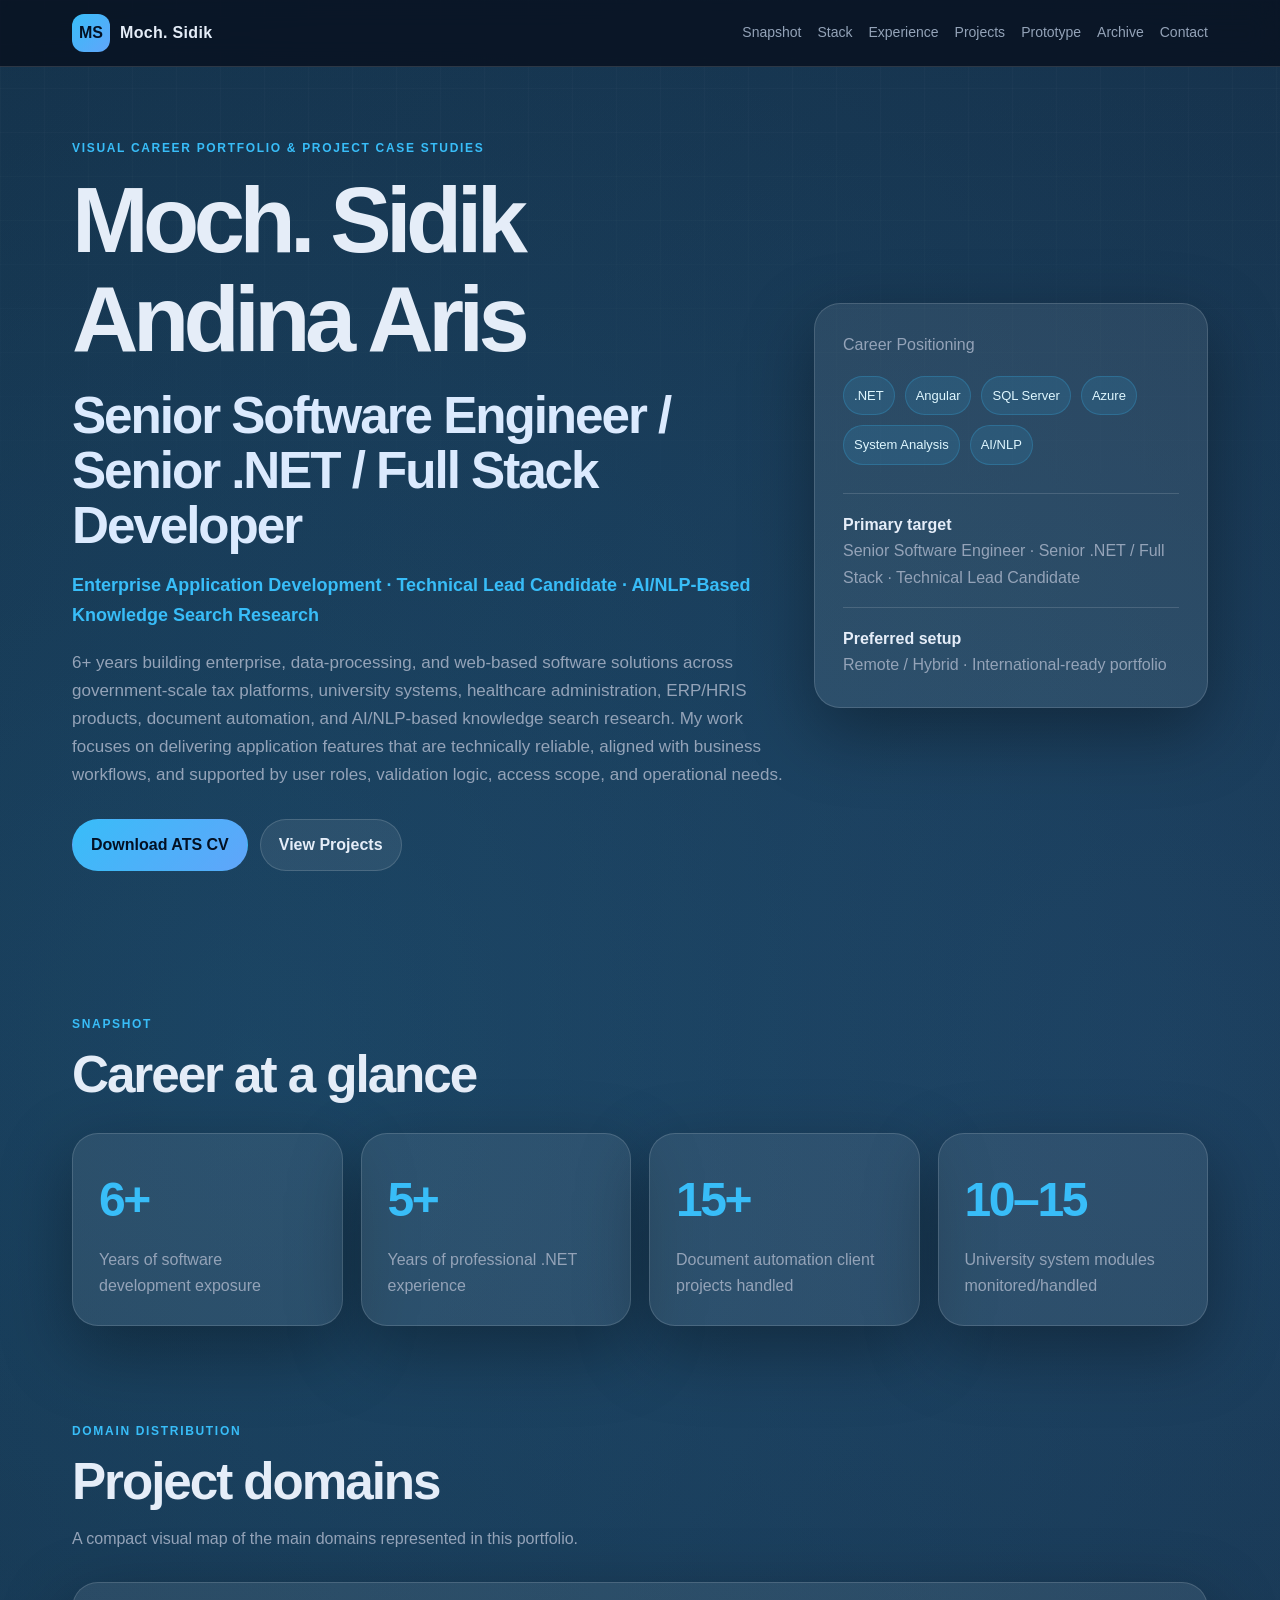
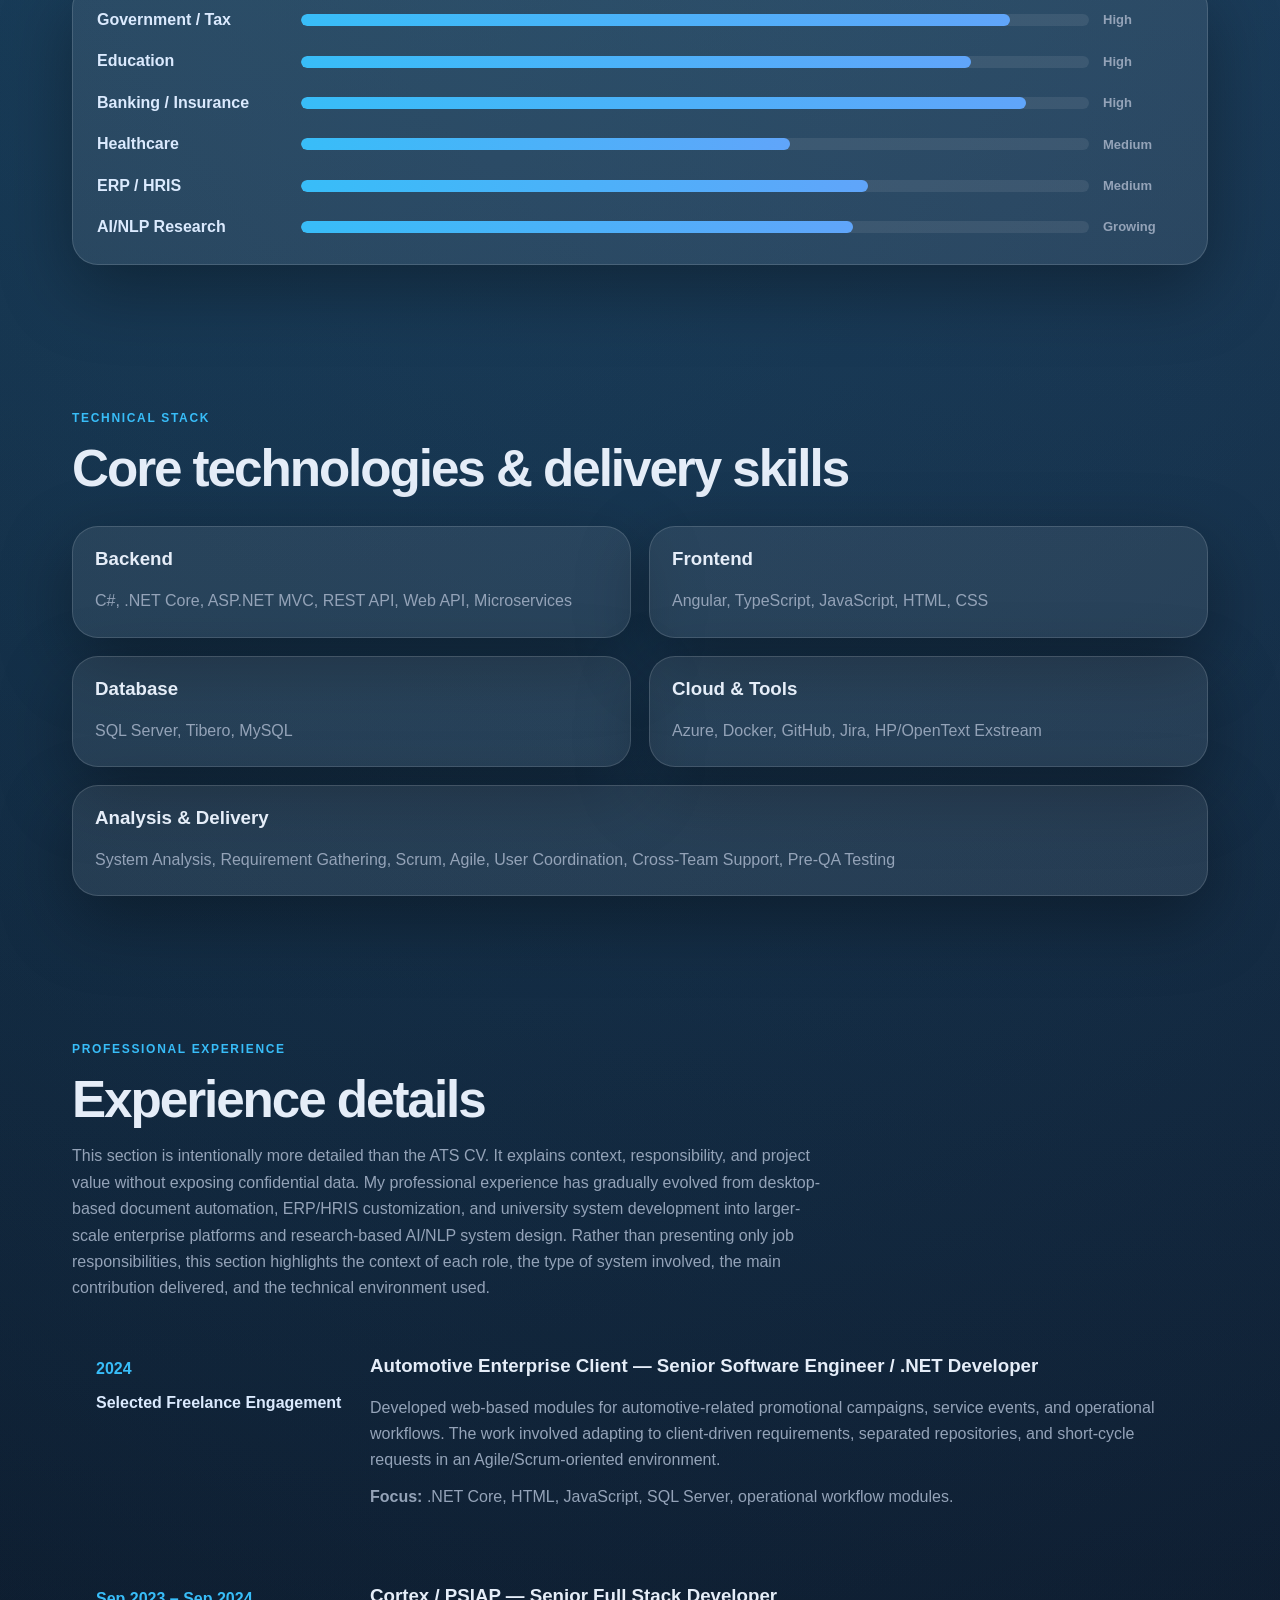
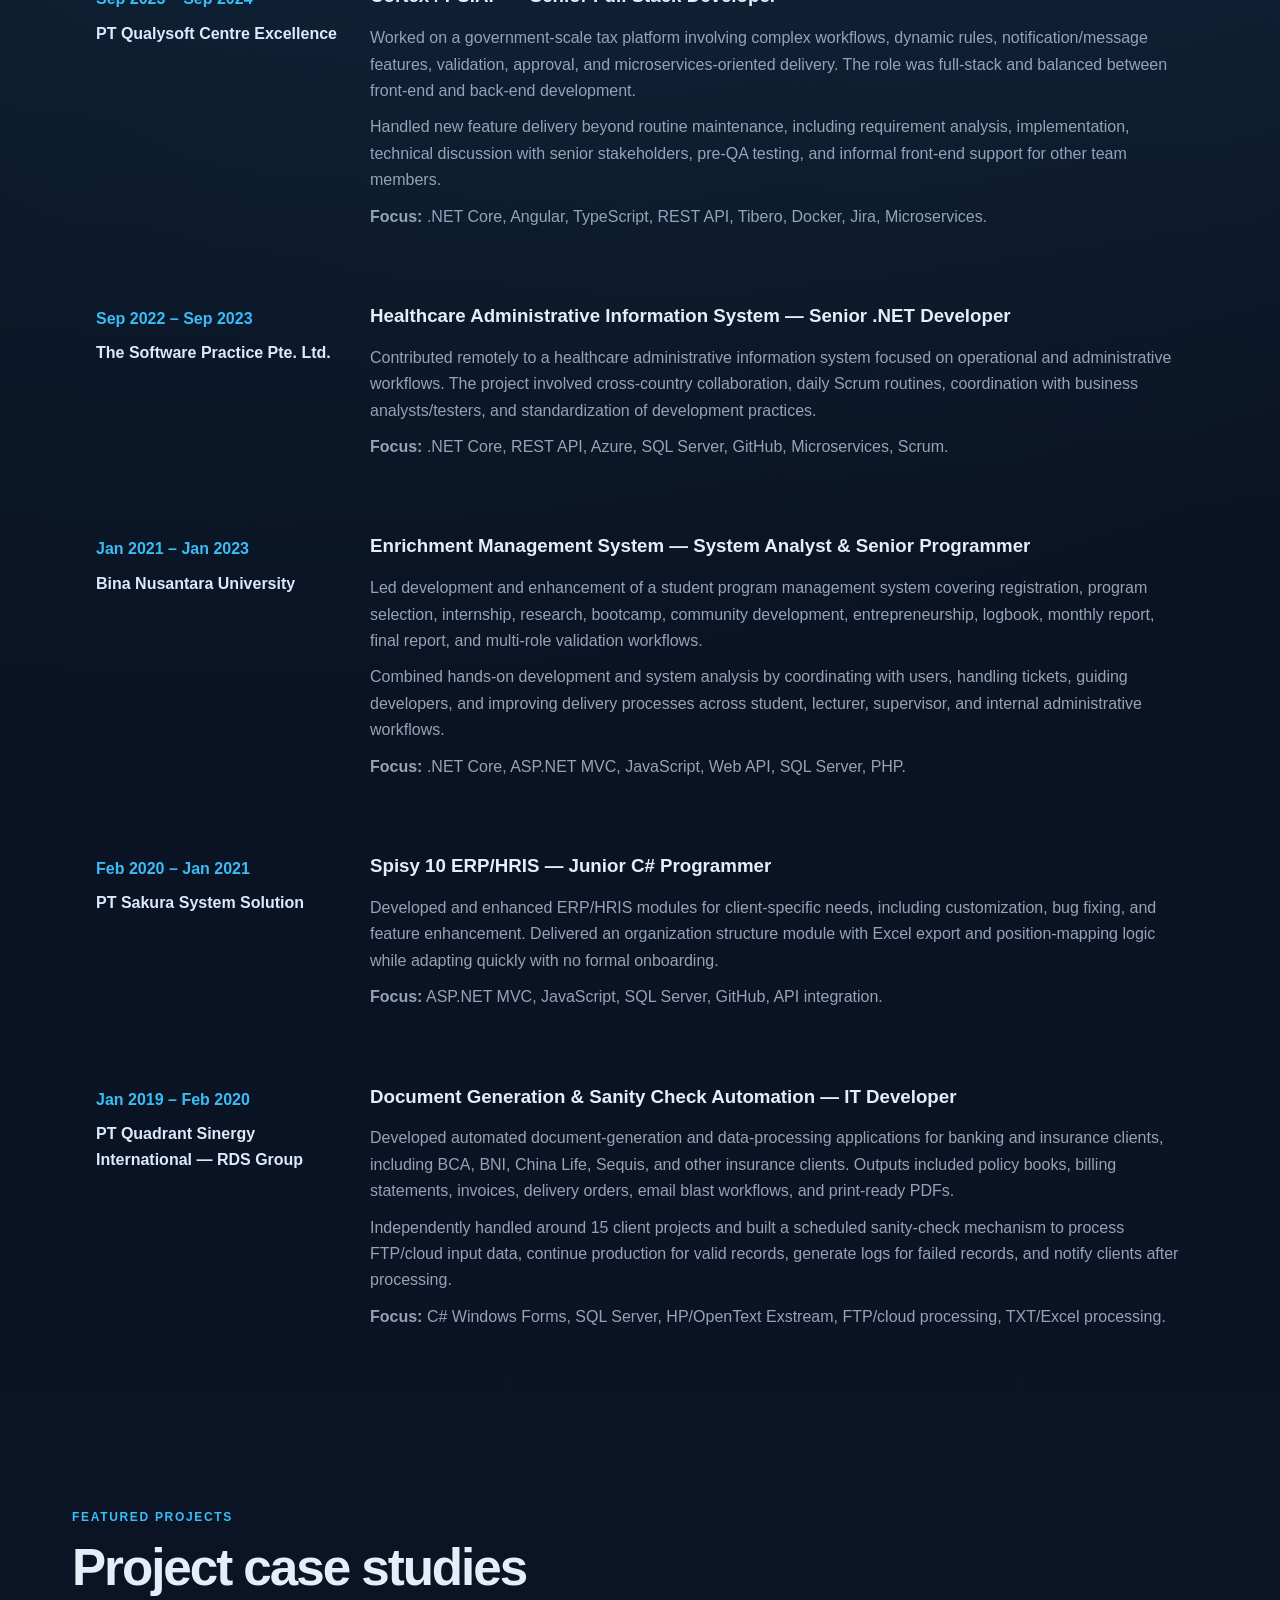
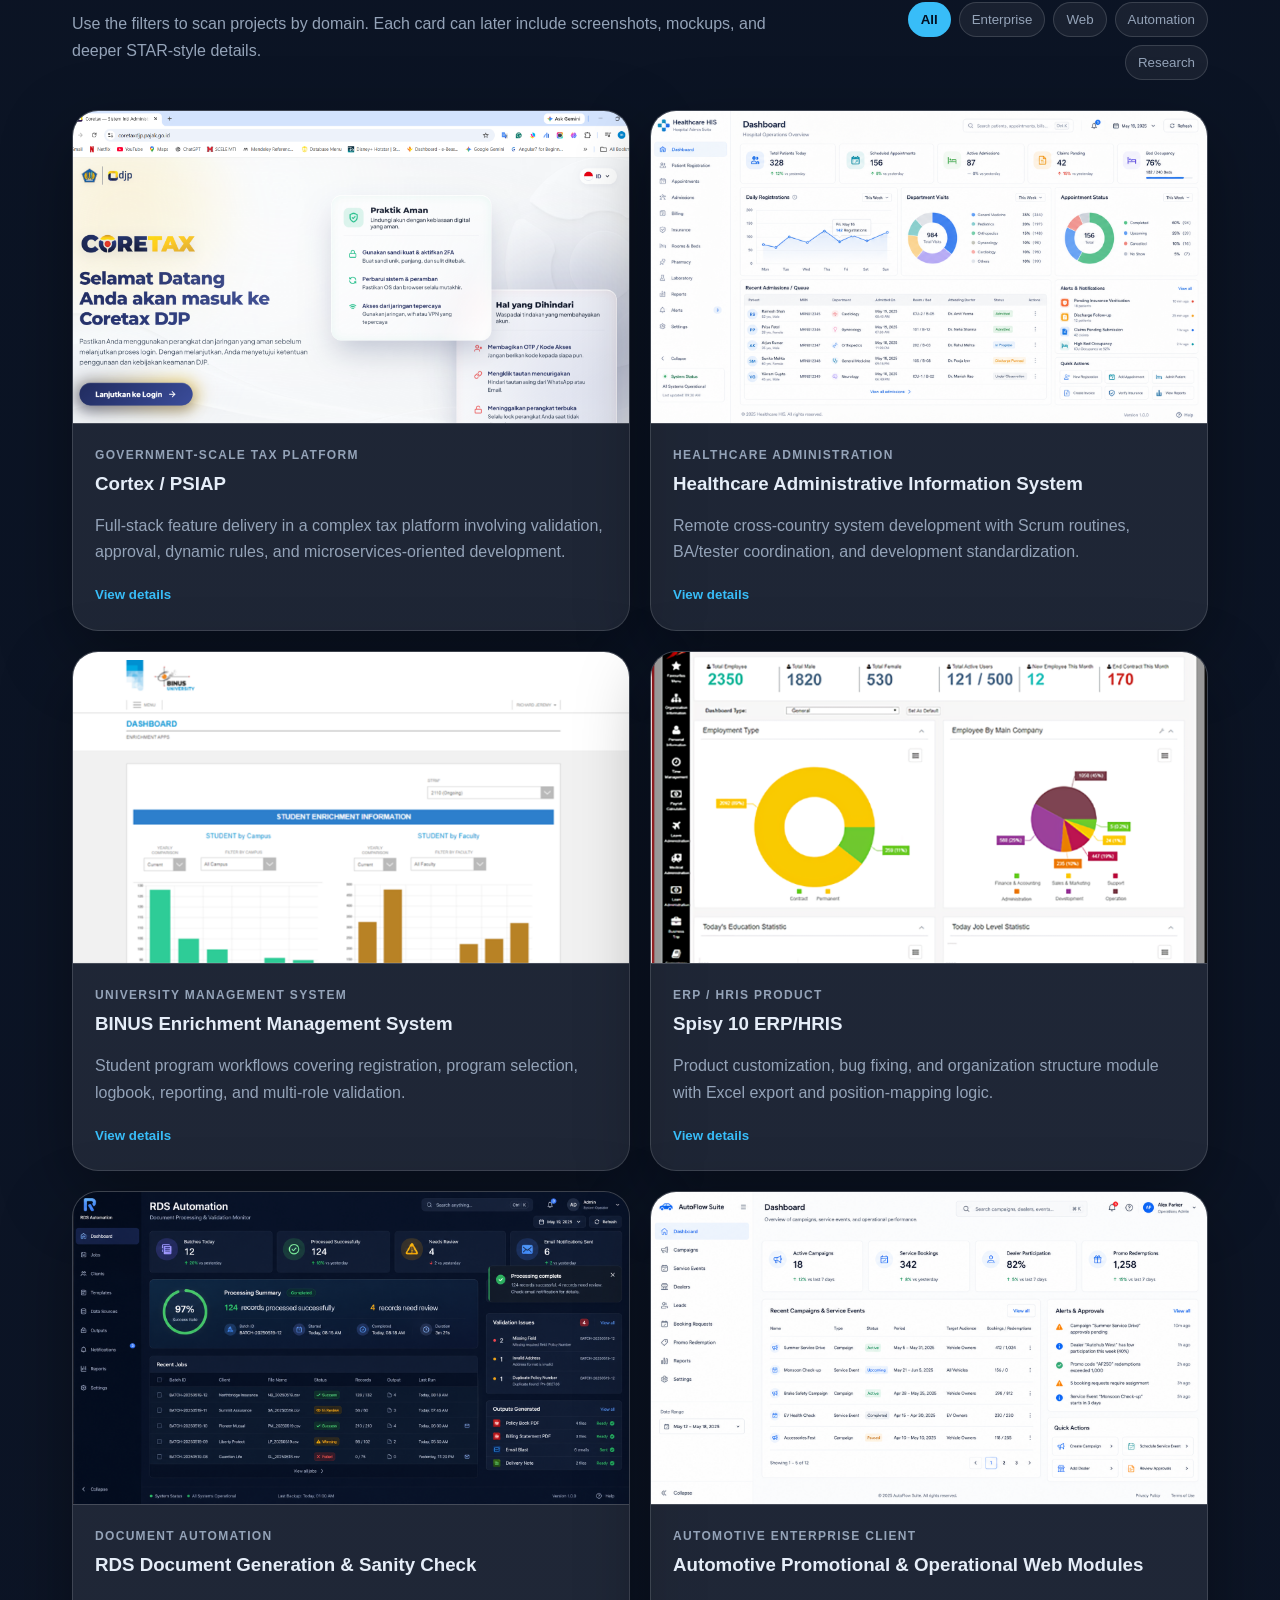
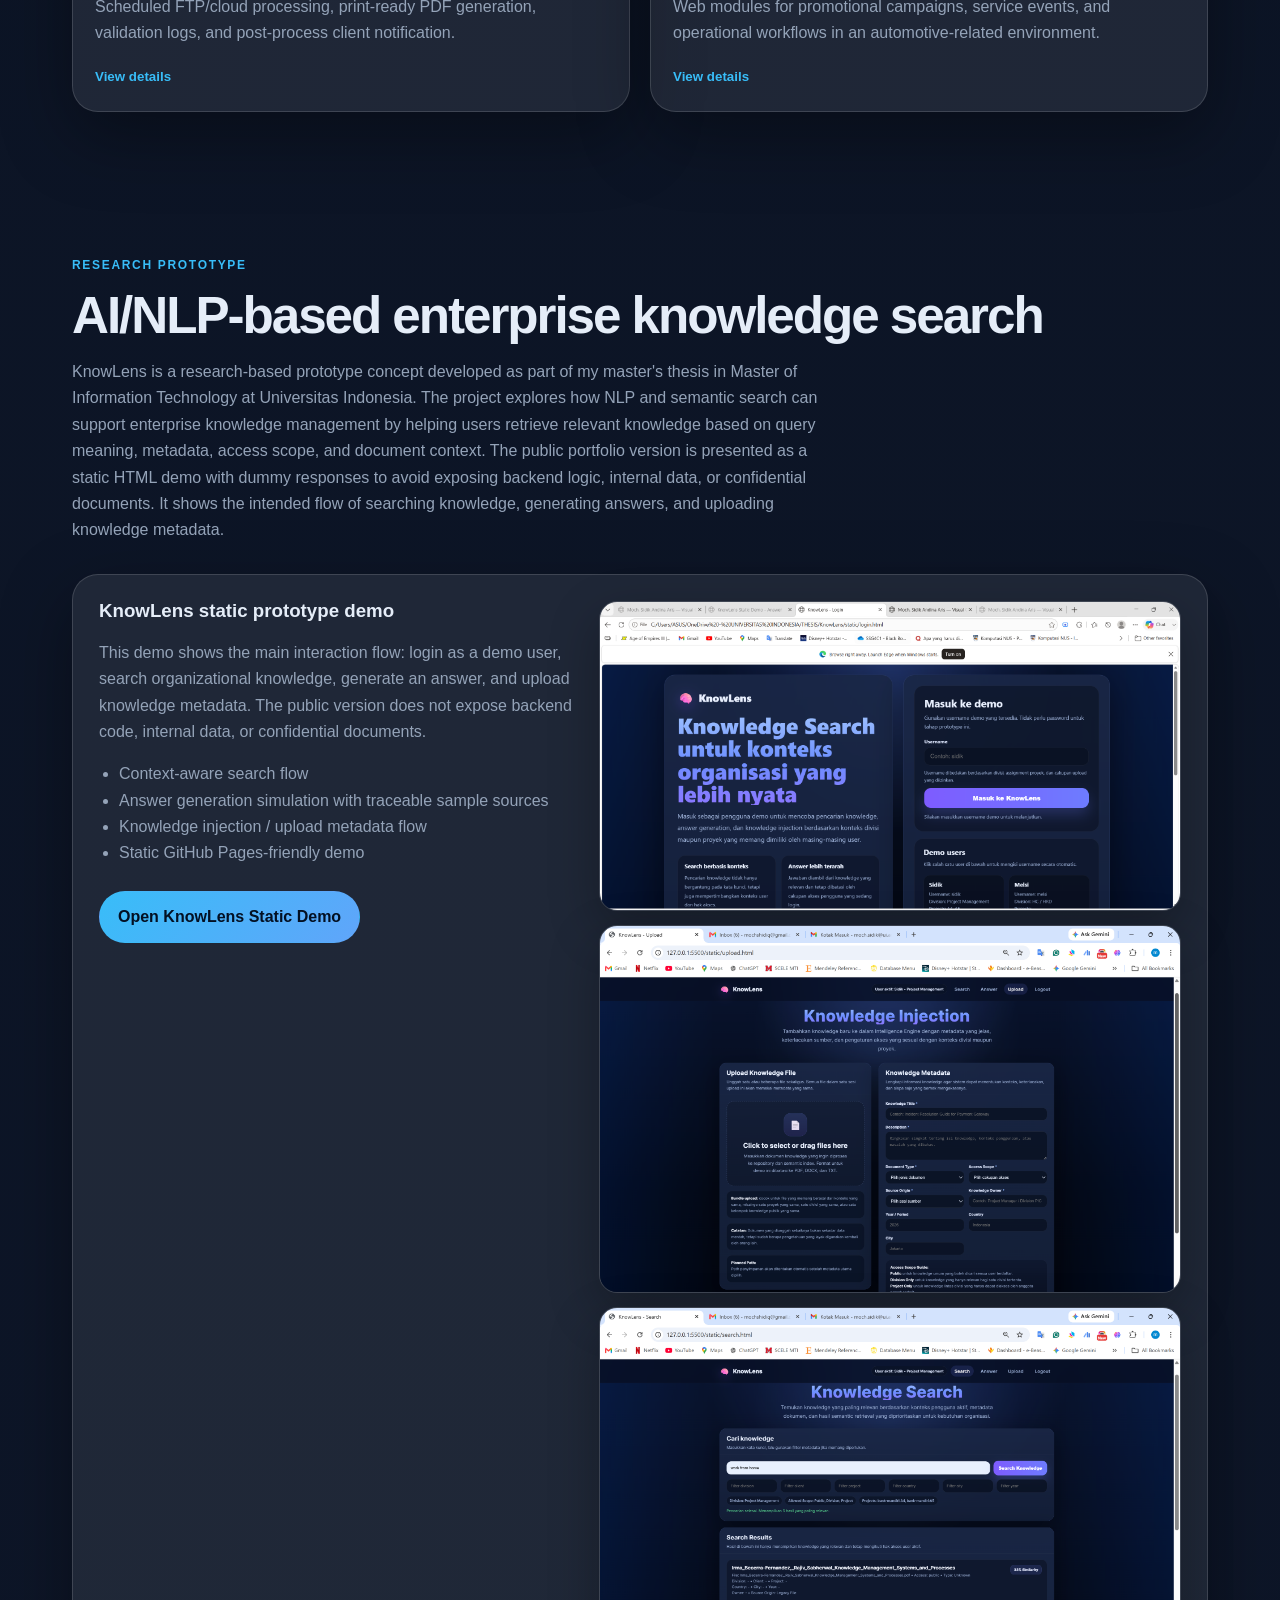
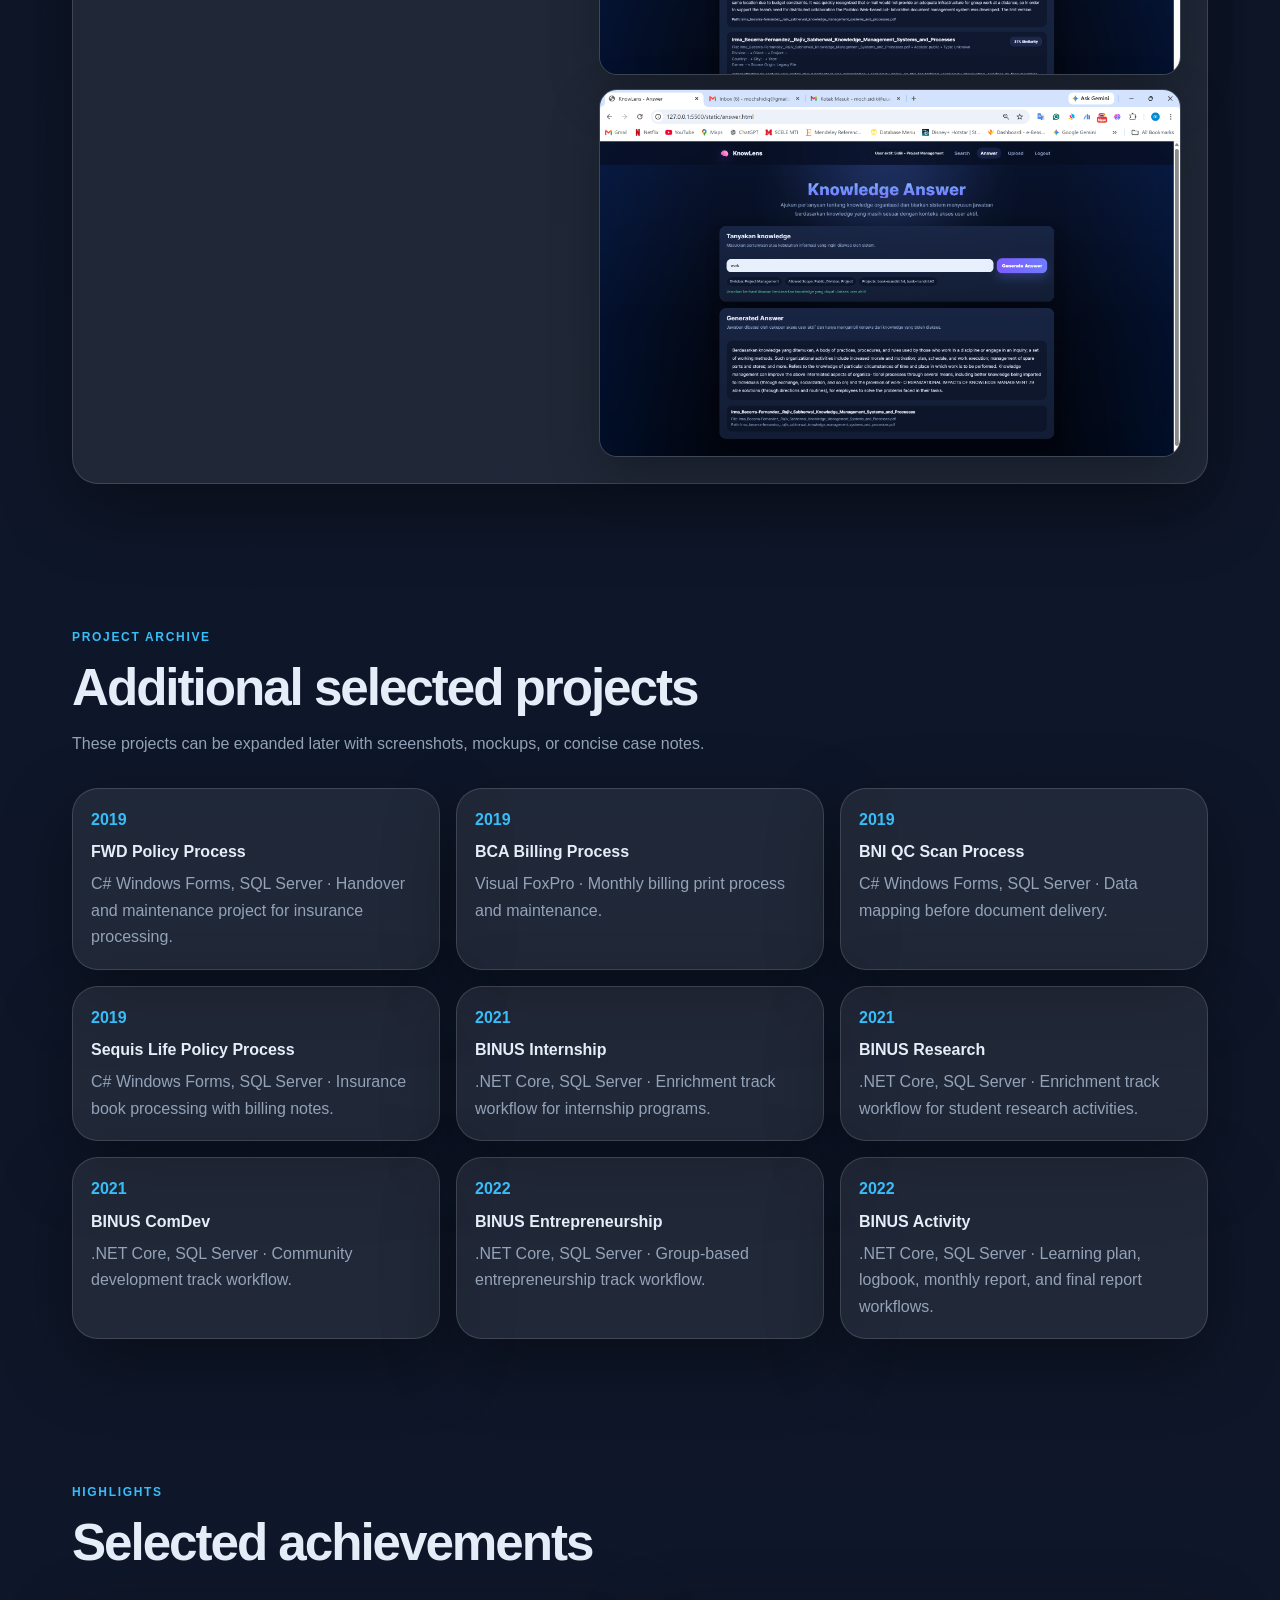
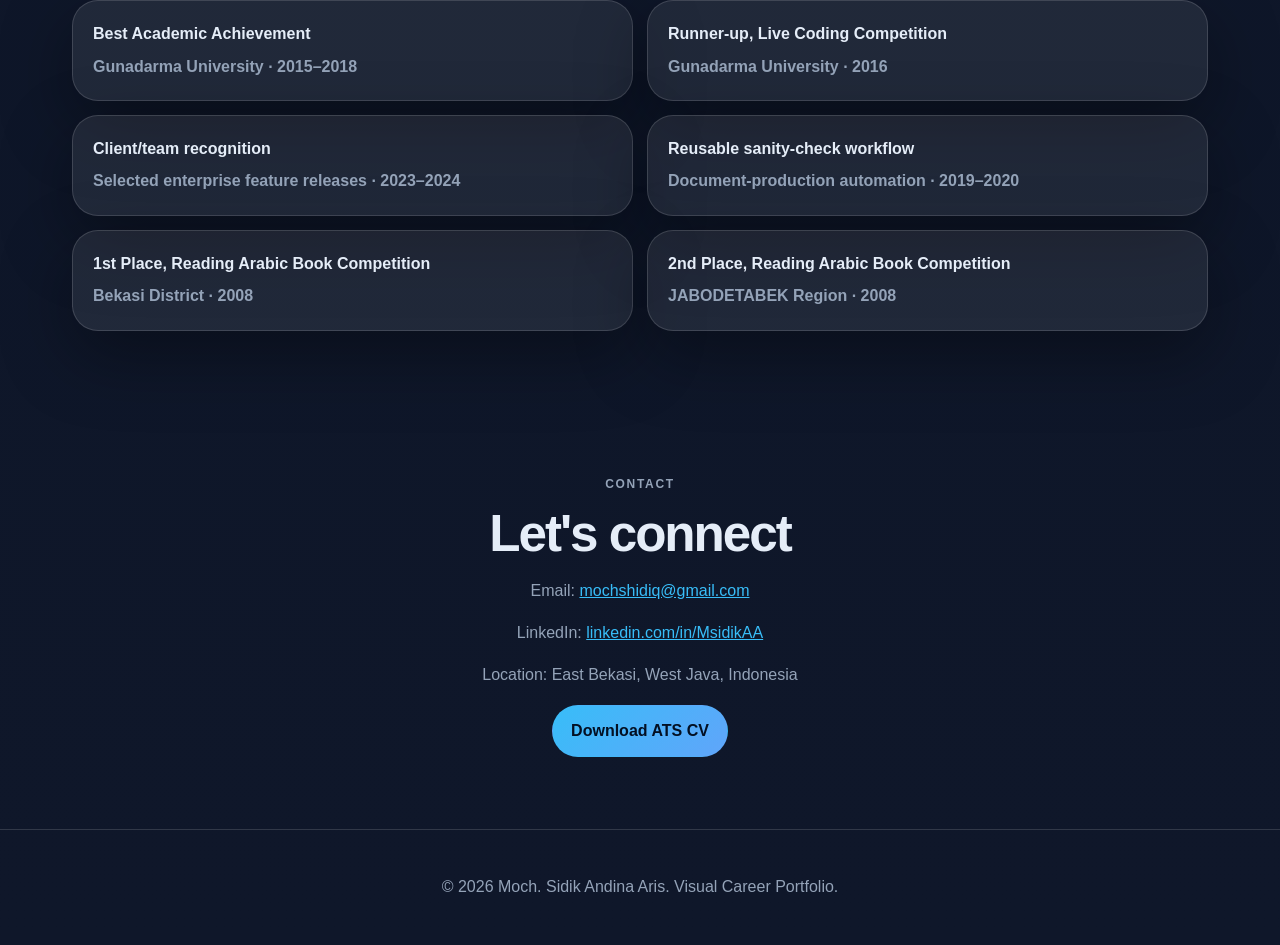
==== index.html @ f7dfbbb8 "Add files via upload" ====
<!DOCTYPE html>
<html lang="en">
<head>
  <meta charset="UTF-8" />
  <meta name="viewport" content="width=device-width, initial-scale=1.0" />
  <title>Moch. Sidik Andina Aris — Visual Career Portfolio</title>
  <meta name="description" content="Visual career portfolio and project case studies of Moch. Sidik Andina Aris, Senior .NET / Full Stack Developer." />
  <link rel="stylesheet" href="styles.css" />
</head>
<body>
  <div class="page-glow"></div>

  <header class="site-header">
    <nav class="nav">
      <a href="#top" class="brand">
        <span class="brand-mark">MS</span>
        <span class="brand-text">Moch. Sidik</span>
      </a>
      <button class="nav-toggle" aria-label="Toggle navigation">☰</button>
      <div class="nav-links">
        <a href="#snapshot">Snapshot</a>
        <a href="#stack">Stack</a>
        <a href="#experience">Experience</a>
        <a href="#projects">Projects</a>
        <a href="#research-prototype">Prototype</a>
        <a href="#archive">Archive</a>
        <a href="#contact">Contact</a>
      </div>
    </nav>
  </header>

  <main id="top">
    <section class="hero section">
      <div class="hero-copy">
        <p class="eyebrow">Visual Career Portfolio & Project Case Studies</p>
        <h1>Moch. Sidik Andina Aris</h1>
        <h2>Senior Software Engineer / Senior .NET / Full Stack Developer</h2>
        <p class="hero-subtitle">
          Enterprise Application Development · Technical Lead Candidate · AI/NLP-Based Knowledge Search Research
        </p>
        <p class="hero-text">          
          6+ years building enterprise, data-processing, and web-based software solutions across government-scale tax platforms, 
          university systems, healthcare administration, ERP/HRIS products, document automation, and AI/NLP-based knowledge search research.
          My work focuses on delivering application features that are technically reliable, aligned with business workflows, 
          and supported by user roles, validation logic, access scope, and operational needs.

        </p>
        <div class="hero-actions">
          <a class="button primary" href="assets/Moch-Sidik-CV.pdf" download>Download ATS CV</a>
          <a class="button secondary" href="#projects">View Projects</a>
        </div>
      </div>

      <div class="hero-panel glass-card">
        <p class="panel-label">Career Positioning</p>
        <div class="role-stack">
          <span>.NET</span>
          <span>Angular</span>
          <span>SQL Server</span>
          <span>Azure</span>
          <span>System Analysis</span>
          <span>AI/NLP</span>
        </div>
        <div class="mini-stat">
          <strong>Primary target</strong>
          <span>Senior Software Engineer · Senior .NET / Full Stack · Technical Lead Candidate</span>
        </div>
        <div class="mini-stat">
          <strong>Preferred setup</strong>
          <span>Remote / Hybrid · International-ready portfolio</span>
        </div>
      </div>
    </section>

    <section id="snapshot" class="section">
      <div class="section-heading">
        <p class="eyebrow">Snapshot</p>
        <h2>Career at a glance</h2>
      </div>
      <div class="metrics-grid">
        <article class="metric-card">
          <span class="metric">6+</span>
          <p>Years of software development exposure</p>
        </article>
        <article class="metric-card">
          <span class="metric">5+</span>
          <p>Years of professional .NET experience</p>
        </article>
        <article class="metric-card">
          <span class="metric">15+</span>
          <p>Document automation client projects handled</p>
        </article>
        <article class="metric-card">
          <span class="metric">10–15</span>
          <p>University system modules monitored/handled</p>
        </article>
      </div>
    </section>

    <section class="section compact">
      <div class="section-heading">
        <p class="eyebrow">Domain Distribution</p>
        <h2>Project domains</h2>
        <p class="section-note">A compact visual map of the main domains represented in this portfolio.</p>
      </div>
      <div class="chart-card">
        <div class="bar-row"><span>Government / Tax</span><div class="bar-track"><div class="bar-fill" style="--w: 90%"></div></div><strong>High</strong></div>
        <div class="bar-row"><span>Education</span><div class="bar-track"><div class="bar-fill" style="--w: 85%"></div></div><strong>High</strong></div>
        <div class="bar-row"><span>Banking / Insurance</span><div class="bar-track"><div class="bar-fill" style="--w: 92%"></div></div><strong>High</strong></div>
        <div class="bar-row"><span>Healthcare</span><div class="bar-track"><div class="bar-fill" style="--w: 62%"></div></div><strong>Medium</strong></div>
        <div class="bar-row"><span>ERP / HRIS</span><div class="bar-track"><div class="bar-fill" style="--w: 72%"></div></div><strong>Medium</strong></div>
        <div class="bar-row"><span>AI/NLP Research</span><div class="bar-track"><div class="bar-fill" style="--w: 70%"></div></div><strong>Growing</strong></div>
      </div>
    </section>

    <section id="stack" class="section">
      <div class="section-heading">
        <p class="eyebrow">Technical Stack</p>
        <h2>Core technologies & delivery skills</h2>
      </div>
      <div class="stack-grid">
        <div class="stack-group">
          <h3>Backend</h3>
          <p>C#, .NET Core, ASP.NET MVC, REST API, Web API, Microservices</p>
        </div>
        <div class="stack-group">
          <h3>Frontend</h3>
          <p>Angular, TypeScript, JavaScript, HTML, CSS</p>
        </div>
        <div class="stack-group">
          <h3>Database</h3>
          <p>SQL Server, Tibero, MySQL</p>
        </div>
        <div class="stack-group">
          <h3>Cloud & Tools</h3>
          <p>Azure, Docker, GitHub, Jira, HP/OpenText Exstream</p>
        </div>
        <div class="stack-group wide">
          <h3>Analysis & Delivery</h3>
          <p>System Analysis, Requirement Gathering, Scrum, Agile, User Coordination, Cross-Team Support, Pre-QA Testing</p>
        </div>
      </div>
    </section>

    <section id="experience" class="section">
      <div class="section-heading">
        <p class="eyebrow">Professional Experience</p>
        <h2>Experience details</h2>
        <p class="section-note">This section is intentionally more detailed than the ATS CV. It explains context, responsibility, and project value without exposing confidential data.
          My professional experience has gradually evolved from desktop-based document automation, ERP/HRIS customization, and university system development into larger-scale enterprise platforms and research-based AI/NLP system design.
          Rather than presenting only job responsibilities, this section highlights the context of each role, the type of system involved, the main contribution delivered, and the technical environment used.
        </p>
      </div>
      <div class="experience-list">
        <article class="experience-card">
          <div class="experience-meta"><span>2024</span><strong>Selected Freelance Engagement</strong></div>
          <div class="experience-body">
            <h3>Automotive Enterprise Client — Senior Software Engineer / .NET Developer</h3>
            <p>Developed web-based modules for automotive-related promotional campaigns, service events, and operational workflows. The work involved adapting to client-driven requirements, separated repositories, and short-cycle requests in an Agile/Scrum-oriented environment.</p>
            <p><strong>Focus:</strong> .NET Core, HTML, JavaScript, SQL Server, operational workflow modules.</p>
          </div>
        </article>
        <article class="experience-card">
          <div class="experience-meta"><span>Sep 2023 – Sep 2024</span><strong>PT Qualysoft Centre Excellence</strong></div>
          <div class="experience-body">
            <h3>Cortex / PSIAP — Senior Full Stack Developer</h3>
            <p>Worked on a government-scale tax platform involving complex workflows, dynamic rules, notification/message features, validation, approval, and microservices-oriented delivery. The role was full-stack and balanced between front-end and back-end development.</p>
            <p>Handled new feature delivery beyond routine maintenance, including requirement analysis, implementation, technical discussion with senior stakeholders, pre-QA testing, and informal front-end support for other team members.</p>
            <p><strong>Focus:</strong> .NET Core, Angular, TypeScript, REST API, Tibero, Docker, Jira, Microservices.</p>
          </div>
        </article>
        <article class="experience-card">
          <div class="experience-meta"><span>Sep 2022 – Sep 2023</span><strong>The Software Practice Pte. Ltd.</strong></div>
          <div class="experience-body">
            <h3>Healthcare Administrative Information System — Senior .NET Developer</h3>
            <p>Contributed remotely to a healthcare administrative information system focused on operational and administrative workflows. The project involved cross-country collaboration, daily Scrum routines, coordination with business analysts/testers, and standardization of development practices.</p>
            <p><strong>Focus:</strong> .NET Core, REST API, Azure, SQL Server, GitHub, Microservices, Scrum.</p>
          </div>
        </article>
        <article class="experience-card">
          <div class="experience-meta"><span>Jan 2021 – Jan 2023</span><strong>Bina Nusantara University</strong></div>
          <div class="experience-body">
            <h3>Enrichment Management System — System Analyst & Senior Programmer</h3>
            <p>Led development and enhancement of a student program management system covering registration, program selection, internship, research, bootcamp, community development, entrepreneurship, logbook, monthly report, final report, and multi-role validation workflows.</p>
            <p>Combined hands-on development and system analysis by coordinating with users, handling tickets, guiding developers, and improving delivery processes across student, lecturer, supervisor, and internal administrative workflows.</p>
            <p><strong>Focus:</strong> .NET Core, ASP.NET MVC, JavaScript, Web API, SQL Server, PHP.</p>
          </div>
        </article>
        <article class="experience-card">
          <div class="experience-meta"><span>Feb 2020 – Jan 2021</span><strong>PT Sakura System Solution</strong></div>
          <div class="experience-body">
            <h3>Spisy 10 ERP/HRIS — Junior C# Programmer</h3>
            <p>Developed and enhanced ERP/HRIS modules for client-specific needs, including customization, bug fixing, and feature enhancement. Delivered an organization structure module with Excel export and position-mapping logic while adapting quickly with no formal onboarding.</p>
            <p><strong>Focus:</strong> ASP.NET MVC, JavaScript, SQL Server, GitHub, API integration.</p>
          </div>
        </article>
        <article class="experience-card">
          <div class="experience-meta"><span>Jan 2019 – Feb 2020</span><strong>PT Quadrant Sinergy International — RDS Group</strong></div>
          <div class="experience-body">
            <h3>Document Generation & Sanity Check Automation — IT Developer</h3>
            <p>Developed automated document-generation and data-processing applications for banking and insurance clients, including BCA, BNI, China Life, Sequis, and other insurance clients. Outputs included policy books, billing statements, invoices, delivery orders, email blast workflows, and print-ready PDFs.</p>
            <p>Independently handled around 15 client projects and built a scheduled sanity-check mechanism to process FTP/cloud input data, continue production for valid records, generate logs for failed records, and notify clients after processing.</p>
            <p><strong>Focus:</strong> C# Windows Forms, SQL Server, HP/OpenText Exstream, FTP/cloud processing, TXT/Excel processing.</p>
          </div>
        </article>
      </div>
    </section>

    <section id="projects" class="section">
      <div class="section-heading with-actions">
        <div>
          <p class="eyebrow">Featured Projects</p>
          <h2>Project case studies</h2>
          <p class="section-note">Use the filters to scan projects by domain. Each card can later include screenshots, mockups, and deeper STAR-style details.</p>
        </div>
        <div class="filters" role="group" aria-label="Project filters">
          <button class="filter active" data-filter="all">All</button>
          <button class="filter" data-filter="enterprise">Enterprise</button>
          <button class="filter" data-filter="web">Web</button>
          <button class="filter" data-filter="automation">Automation</button>
          <button class="filter" data-filter="research">Research</button>
        </div>
      </div>

      <div class="project-grid">
        <article class="project-card" data-category="enterprise web">
          <img src="assets/img/projects/cortex-psiap-1.png" alt="Cortex / PSIAP public landing screenshot" />
          <div class="project-content">
            <p class="tag">Government-Scale Tax Platform</p>
            <h3>Cortex / PSIAP</h3>
            <p>Full-stack feature delivery in a complex tax platform involving validation, approval, dynamic rules, and microservices-oriented development.</p>
            <button class="text-button" data-modal="cortex">View details</button>
          </div>
        </article>

        <article class="project-card" data-category="enterprise web">
          <img src="assets/img/projects/healthcare-his-real.png" alt="Healthcare HIS administrative dashboard mockup" />
          <div class="project-content">
            <p class="tag">Healthcare Administration</p>
            <h3>Healthcare Administrative Information System</h3>
            <p>Remote cross-country system development with Scrum routines, BA/tester coordination, and development standardization.</p>
            <button class="text-button" data-modal="his">View details</button>
          </div>
        </article>

        <article class="project-card" data-category="enterprise web">
          <img src="assets/img/projects/binus-enrichment-real.png" alt="BINUS Enrichment dashboard screenshot" />
          <div class="project-content">
            <p class="tag">University Management System</p>
            <h3>BINUS Enrichment Management System</h3>
            <p>Student program workflows covering registration, program selection, logbook, reporting, and multi-role validation.</p>
            <button class="text-button" data-modal="binus">View details</button>
          </div>
        </article>

        <article class="project-card" data-category="enterprise web">
          <img src="assets/img/projects/spisy10-real.png" alt="Spisy 10 ERP HRIS dashboard screenshot" />
          <div class="project-content">
            <p class="tag">ERP / HRIS Product</p>
            <h3>Spisy 10 ERP/HRIS</h3>
            <p>Product customization, bug fixing, and organization structure module with Excel export and position-mapping logic.</p>
            <button class="text-button" data-modal="spisy">View details</button>
          </div>
        </article>

        <article class="project-card" data-category="automation enterprise">
          <img src="assets/img/projects/rds-automation-real.png" alt="RDS Automation validation monitor mockup" />
          <div class="project-content">
            <p class="tag">Document Automation</p>
            <h3>RDS Document Generation & Sanity Check</h3>
            <p>Scheduled FTP/cloud processing, print-ready PDF generation, validation logs, and post-process client notification.</p>
            <button class="text-button" data-modal="rds">View details</button>
          </div>
        </article>

        <article class="project-card" data-category="web enterprise">
          <img src="assets/img/projects/automotive-modules-real.png" alt="Automotive modules simplified dashboard mockup" />
          <div class="project-content">
            <p class="tag">Automotive Enterprise Client</p>
            <h3>Automotive Promotional & Operational Web Modules</h3>
            <p>Web modules for promotional campaigns, service events, and operational workflows in an automotive-related environment.</p>
            <button class="text-button" data-modal="auto">View details</button>
          </div>
        </article>            
      </div>
    </section>    


    <section id="research-prototype" class="section">
      <div class="section-heading">
        <p class="eyebrow">Research Prototype</p>
        <h2>AI/NLP-based enterprise knowledge search</h2>
        <p class="section-note">
          KnowLens is a research-based prototype concept developed as part of my master's thesis in Master of Information Technology at Universitas Indonesia. 
          The project explores how NLP and semantic search can support enterprise knowledge management by helping users retrieve relevant knowledge based on query meaning, 
          metadata, access scope, and document context.
          The public portfolio version is presented as a static HTML demo with dummy responses to avoid exposing backend logic, internal data, or confidential documents. 
          It shows the intended flow of searching knowledge, generating answers, and uploading knowledge metadata.          
        </p>
      </div>
      <div class="prototype-panel">
        <div class="prototype-copy">
          <h3>KnowLens static prototype demo</h3>
          <p>
            This demo shows the main interaction flow: login as a demo user, search organizational knowledge,
            generate an answer, and upload knowledge metadata. The public version does not expose backend code,
            internal data, or confidential documents.
          </p>
          <ul class="check-list">
            <li>Context-aware search flow</li>
            <li>Answer generation simulation with traceable sample sources</li>
            <li>Knowledge injection / upload metadata flow</li>
            <li>Static GitHub Pages-friendly demo</li>
          </ul>
          <a class="button primary" href="knowlens/login.html" target="_blank" rel="noopener">Open KnowLens Static Demo</a>
        </div>
        <div class="prototype-gallery">
          <img src="assets/img/projects/ai-nlp-prototype-real.png" alt="AI NLP prototype" />
          <img src="assets/img/prototype/knowlens-screen-1.png" alt="KnowLens prototype screenshot 1" />
          <img src="assets/img/prototype/knowlens-screen-2.png" alt="KnowLens prototype screenshot 2" />
          <img src="assets/img/prototype/knowlens-screen-3.png" alt="KnowLens prototype screenshot 3" />
        </div>
      </div>
    </section>

    <section id="archive" class="section">
      <div class="section-heading">
        <p class="eyebrow">Project Archive</p>
        <h2>Additional selected projects</h2>
        <p class="section-note">These projects can be expanded later with screenshots, mockups, or concise case notes.</p>
      </div>
      <div class="archive-grid">
        <article><span>2019</span><strong>China Life Policy Process</strong><p>C# Windows Forms, SQL Server · Insurance policy book and billing note processing.</p></article>
        <article><span>2019</span><strong>FWD Policy Process</strong><p>C# Windows Forms, SQL Server · Handover and maintenance project for insurance processing.</p></article>
        <article><span>2019</span><strong>BCA Billing Process</strong><p>Visual FoxPro · Monthly billing print process and maintenance.</p></article>
        <article><span>2019</span><strong>BNI QC Scan Process</strong><p>C# Windows Forms, SQL Server · Data mapping before document delivery.</p></article>
        <article><span>2019</span><strong>Sequis Life Policy Process</strong><p>C# Windows Forms, SQL Server · Insurance book processing with billing notes.</p></article>
        <article><span>2021</span><strong>BINUS Internship</strong><p>.NET Core, SQL Server · Enrichment track workflow for internship programs.</p></article>
        <article><span>2021</span><strong>BINUS Research</strong><p>.NET Core, SQL Server · Enrichment track workflow for student research activities.</p></article>
        <article><span>2021</span><strong>BINUS ComDev</strong><p>.NET Core, SQL Server · Community development track workflow.</p></article>
        <article><span>2022</span><strong>BINUS Entrepreneurship</strong><p>.NET Core, SQL Server · Group-based entrepreneurship track workflow.</p></article>
        <article><span>2022</span><strong>BINUS Activity</strong><p>.NET Core, SQL Server · Learning plan, logbook, monthly report, and final report workflows.</p></article>
      </div>
    </section>

    <section class="section">
      <div class="section-heading">
        <p class="eyebrow">Highlights</p>
        <h2>Selected achievements</h2>
      </div>
      <div class="highlight-grid">
        <article><strong>Best Academic Achievement</strong><span>Gunadarma University · 2015–2018</span></article>
        <article><strong>Runner-up, Live Coding Competition</strong><span>Gunadarma University · 2016</span></article>
        <article><strong>Client/team recognition</strong><span>Selected enterprise feature releases · 2023–2024</span></article>
        <article><strong>Reusable sanity-check workflow</strong><span>Document-production automation · 2019–2020</span></article>
        <article><strong>1st Place, Reading Arabic Book Competition</strong><span>Bekasi District · 2008</span></article>
        <article><strong>2nd Place, Reading Arabic Book Competition</strong><span>JABODETABEK Region · 2008</span></article>
      </div>
    </section>

    <section id="contact" class="section contact-section">
      <p class="eyebrow">Contact</p>
      <h2>Let's connect</h2>
      <p>Email: <a href="mailto:mochshidiq@gmail.com">mochshidiq@gmail.com</a></p>
      <p>LinkedIn: <a href="https://linkedin.com/in/MsidikAA" target="_blank" rel="noopener">linkedin.com/in/MsidikAA</a></p>
      <p>Location: East Bekasi, West Java, Indonesia</p>
      <a class="button primary" href="assets/Moch-Sidik-CV.pdf" download>Download ATS CV</a>
    </section>
  </main>

  <dialog class="modal" id="projectModal">
    <div class="modal-content">
      <button class="modal-close" aria-label="Close modal">×</button>
      <p class="eyebrow modal-domain"></p>
      <h2 class="modal-title"></h2>
      <p class="modal-body"></p>
      <div class="modal-grid">
        <div><strong>Contribution</strong><p class="modal-contribution"></p></div>
        <div><strong>Tech stack</strong><p class="modal-tech"></p></div>
      </div>
      <div class="modal-gallery">
        <img class="modal-image-one" src="assets/img/projects/cortex-psiap.svg" alt="Project visual placeholder 1" />
        <img class="modal-image-two" src="assets/img/projects/cortex-psiap.svg" alt="Project visual placeholder 2" />
      </div>
    </div>
  </dialog>

  <footer class="footer">
    <p>© 2026 Moch. Sidik Andina Aris. Visual Career Portfolio.</p>
  </footer>

  <script src="script.js"></script>
</body>
</html>
---- styles.css ----
* { box-sizing: border-box; }

:root {
  --bg: #08111f;
  --bg-2: #0f172a;
  --card: rgba(255,255,255,0.08);
  --card-strong: rgba(255,255,255,0.12);
  --text: #e5edf8;
  --muted: #94a3b8;
  --line: rgba(255,255,255,0.14);
  --accent: #38bdf8;
  --accent-2: #60a5fa;
  --warm: #f8fafc;
  --shadow: 0 24px 70px rgba(0,0,0,0.34);
}

html { scroll-behavior: smooth; }

body {
  margin: 0;
  font-family: Arial, Helvetica, sans-serif;
  background:
    radial-gradient(circle at 20% 10%, rgba(56,189,248,0.22), transparent 30%),
    radial-gradient(circle at 90% 10%, rgba(96,165,250,0.18), transparent 28%),
    linear-gradient(180deg, var(--bg), var(--bg-2));
  color: var(--text);
  line-height: 1.65;
}

body.modal-open { overflow: hidden; }

a { color: var(--accent); }

.page-glow {
  position: fixed;
  inset: 0;
  pointer-events: none;
  background-image: linear-gradient(rgba(255,255,255,0.025) 1px, transparent 1px),
                    linear-gradient(90deg, rgba(255,255,255,0.025) 1px, transparent 1px);
  background-size: 44px 44px;
  mask-image: linear-gradient(to bottom, black, transparent 70%);
}

.site-header {
  position: sticky;
  top: 0;
  z-index: 20;
  backdrop-filter: blur(14px);
  background: rgba(8,17,31,0.82);
  border-bottom: 1px solid var(--line);
}

.nav {
  max-width: 1180px;
  margin: 0 auto;
  padding: 14px 22px;
  display: flex;
  align-items: center;
  justify-content: space-between;
  gap: 18px;
}

.brand {
  display: flex;
  gap: 10px;
  align-items: center;
  text-decoration: none;
  color: var(--text);
  font-weight: 800;
}

.brand-mark {
  width: 38px;
  height: 38px;
  display: grid;
  place-items: center;
  border-radius: 12px;
  background: linear-gradient(135deg, var(--accent), var(--accent-2));
  color: #031023;
}

.brand-text { letter-spacing: 0.02em; }

.nav-links { display: flex; flex-wrap: wrap; gap: 16px; }

.nav-links a {
  color: var(--muted);
  text-decoration: none;
  font-size: 14px;
  transition: color 0.2s ease;
}

.nav-links a:hover { color: var(--text); }

.nav-toggle {
  display: none;
  background: transparent;
  color: var(--text);
  border: 1px solid var(--line);
  border-radius: 10px;
  padding: 8px 10px;
}

.section {
  max-width: 1180px;
  margin: 0 auto;
  padding: 72px 22px;
}

.section.compact { padding-top: 24px; }

.hero {
  min-height: 78vh;
  display: grid;
  grid-template-columns: minmax(0, 1.45fr) minmax(320px, 0.8fr);
  gap: 28px;
  align-items: center;
}

.eyebrow {
  margin: 0 0 12px;
  color: var(--accent);
  font-size: 12px;
  text-transform: uppercase;
  letter-spacing: 0.14em;
  font-weight: 800;
}

h1, h2, h3 { line-height: 1.08; margin-top: 0; }

h1 {
  font-size: clamp(46px, 8vw, 92px);
  margin-bottom: 18px;
  letter-spacing: -0.06em;
}

h2 {
  font-size: clamp(30px, 4vw, 52px);
  margin-bottom: 16px;
  letter-spacing: -0.04em;
}

.hero h2 {
  color: #dbeafe;
}

.hero-subtitle {
  color: var(--accent);
  font-size: 18px;
  font-weight: 700;
}

.hero-text {
  max-width: 760px;
  color: var(--muted);
  font-size: 17px;
}

.hero-actions { display: flex; gap: 12px; flex-wrap: wrap; margin-top: 30px; }

.button {
  display: inline-flex;
  align-items: center;
  justify-content: center;
  min-height: 46px;
  padding: 12px 18px;
  border-radius: 999px;
  text-decoration: none;
  font-weight: 800;
  border: 1px solid var(--line);
}

.button.primary {
  background: linear-gradient(135deg, var(--accent), var(--accent-2));
  color: #031023;
  border-color: transparent;
}

.button.secondary {
  color: var(--text);
  background: rgba(255,255,255,0.08);
}

.glass-card,
.metric-card,
.stack-group,
.timeline-item,
.project-card,
.chart-card,
.highlight-grid article,
.research-panel {
  background: var(--card);
  border: 1px solid var(--line);
  border-radius: 26px;
  box-shadow: var(--shadow);
}

.hero-panel {
  padding: 28px;
}

.panel-label { color: var(--muted); margin-top: 0; }

.role-stack { display: flex; flex-wrap: wrap; gap: 10px; margin: 18px 0 28px; }

.role-stack span {
  padding: 8px 10px;
  border-radius: 999px;
  background: rgba(56,189,248,0.12);
  border: 1px solid rgba(56,189,248,0.22);
  color: #dff7ff;
  font-size: 13px;
}

.mini-stat { padding-top: 18px; border-top: 1px solid var(--line); margin-top: 16px; }

.mini-stat strong { display: block; }
.mini-stat span { color: var(--muted); }

.section-heading { margin-bottom: 30px; }
.section-note { max-width: 760px; color: var(--muted); }

.with-actions {
  display: flex;
  justify-content: space-between;
  gap: 20px;
  align-items: flex-end;
}

.metrics-grid {
  display: grid;
  grid-template-columns: repeat(4, 1fr);
  gap: 18px;
}

.metric-card { padding: 26px; }
.metric {
  font-size: 48px;
  font-weight: 900;
  color: var(--accent);
  letter-spacing: -0.05em;
}
.metric-card p { color: var(--muted); margin: 8px 0 0; }

.chart-card { padding: 24px; display: grid; gap: 15px; }
.bar-row {
  display: grid;
  grid-template-columns: 190px 1fr 80px;
  gap: 14px;
  align-items: center;
}
.bar-row span { color: #dbeafe; font-weight: 700; }
.bar-row strong { color: var(--muted); font-size: 13px; }
.bar-track {
  height: 12px;
  background: rgba(255,255,255,0.08);
  border-radius: 999px;
  overflow: hidden;
}
.bar-fill {
  width: var(--w);
  height: 100%;
  background: linear-gradient(90deg, var(--accent), var(--accent-2));
  border-radius: inherit;
}

.stack-grid {
  display: grid;
  grid-template-columns: repeat(2, 1fr);
  gap: 18px;
}
.stack-group { padding: 22px; }
.stack-group.wide { grid-column: 1 / -1; }
.stack-group p { color: var(--muted); margin: 0; }

.timeline {
  position: relative;
  display: grid;
  gap: 16px;
}
.timeline-item {
  display: grid;
  grid-template-columns: 130px 1fr;
  gap: 18px;
  padding: 20px;
}
.timeline-item span { color: var(--accent); font-weight: 900; }
.timeline-item p { color: var(--muted); margin: 0; }

.filters {
  display: flex;
  flex-wrap: wrap;
  gap: 8px;
  justify-content: flex-end;
}
.filter {
  border: 1px solid var(--line);
  color: var(--muted);
  background: rgba(255,255,255,0.06);
  border-radius: 999px;
  padding: 9px 12px;
  cursor: pointer;
}
.filter.active {
  color: #031023;
  background: var(--accent);
  border-color: transparent;
  font-weight: 800;
}

.project-grid {
  display: grid;
  grid-template-columns: repeat(2, 1fr);
  gap: 20px;
}

.project-card {
  overflow: hidden;
  transition: transform 0.2s ease, border-color 0.2s ease, opacity 0.2s ease;
}
.project-card:hover {
  transform: translateY(-5px);
  border-color: rgba(56,189,248,0.55);
}
.project-card.hidden { display: none; }
.project-card img {
  width: 100%;
  display: block;
  aspect-ratio: 16 / 9;
  object-fit: cover;
  border-bottom: 1px solid var(--line);
}
.project-content { padding: 22px; }
.tag {
  color: var(--accent);
  font-size: 12px;
  font-weight: 900;
  letter-spacing: 0.11em;
  text-transform: uppercase;
  margin: 0 0 8px;
}
.project-content p { color: var(--muted); }

.text-button {
  appearance: none;
  border: 0;
  background: transparent;
  color: var(--accent);
  padding: 0;
  font-weight: 900;
  cursor: pointer;
}

.research-panel {
  padding: 26px;
  display: grid;
  grid-template-columns: 1.1fr 0.9fr;
  gap: 26px;
  align-items: center;
}
.research-panel p, .check-list { color: var(--muted); }
.research-panel img {
  width: 100%;
  border-radius: 18px;
  border: 1px solid var(--line);
}

.check-list { padding-left: 20px; }

.highlight-grid {
  display: grid;
  grid-template-columns: repeat(2, 1fr);
  gap: 14px;
}
.highlight-grid article { padding: 20px; font-weight: 800; }

.contact-section { text-align: center; }
.contact-section p { color: var(--muted); }

.footer {
  border-top: 1px solid var(--line);
  text-align: center;
  color: var(--muted);
  padding: 28px 22px;
}

.modal {
  width: min(760px, calc(100vw - 32px));
  border: 1px solid var(--line);
  border-radius: 28px;
  background: #0f172a;
  color: var(--text);
  box-shadow: var(--shadow);
  padding: 0;
}
.modal::backdrop { background: rgba(0,0,0,0.72); backdrop-filter: blur(6px); }
.modal-content { position: relative; padding: 34px; }
.modal-close {
  position: absolute;
  right: 18px;
  top: 16px;
  width: 36px;
  height: 36px;
  border-radius: 50%;
  border: 1px solid var(--line);
  background: rgba(255,255,255,0.08);
  color: var(--text);
  font-size: 24px;
  cursor: pointer;
}
.modal-body, .modal-grid p { color: var(--muted); }
.modal-grid {
  display: grid;
  grid-template-columns: 1fr 1fr;
  gap: 18px;
  margin-top: 22px;
}
.modal-grid div {
  border: 1px solid var(--line);
  border-radius: 18px;
  padding: 16px;
  background: rgba(255,255,255,0.05);
}

@media (max-width: 880px) {
  .hero,
  .metrics-grid,
  .stack-grid,
  .project-grid,
  .research-panel,
  .highlight-grid {
    grid-template-columns: 1fr;
  }

  .timeline-item,
  .bar-row,
  .modal-grid {
    grid-template-columns: 1fr;
  }

  .with-actions {
    align-items: flex-start;
    flex-direction: column;
  }

  .nav-toggle { display: inline-block; }
  .nav-links {
    display: none;
    width: 100%;
    flex-direction: column;
    padding-top: 12px;
  }
  .nav-links.open { display: flex; }
}


/* v3 additions */
.experience-list { display: grid; gap: 18px; }
.experience-card { display: grid; grid-template-columns: 250px 1fr; gap: 24px; padding: 24px; }
.experience-meta span { display: block; color: var(--accent); font-weight: 900; margin-bottom: 8px; }
.experience-meta strong { display: block; color: #dbeafe; }
.experience-body p { color: var(--muted); margin: 10px 0; }
.demo-shell { display: grid; grid-template-columns: 1fr 1fr; gap: 24px; padding: 26px; }
.demo-search label { display: block; font-weight: 900; margin-bottom: 10px; }
.search-row { display: flex; gap: 10px; }
.search-row input { flex: 1; border: 1px solid var(--line); background: rgba(255,255,255,0.08); color: var(--text); border-radius: 14px; padding: 12px 14px; }
.filter-row { display: flex; flex-wrap: wrap; gap: 8px; margin-top: 16px; align-items: center; color: var(--muted); }
.filter-row button { border: 1px solid var(--line); color: #dbeafe; background: rgba(255,255,255,0.06); border-radius: 999px; padding: 8px 10px; }
.demo-output { background: rgba(255,255,255,0.06); border: 1px solid var(--line); border-radius: 20px; padding: 20px; }
.demo-output p, .source-list span { color: var(--muted); }
.source-list { display: grid; gap: 10px; margin-top: 18px; }
.source-list article { padding: 12px; border-radius: 14px; background: rgba(255,255,255,0.06); border: 1px solid var(--line); }
.source-list strong { display: block; }
.research-panel { padding: 26px; display: grid; grid-template-columns: 1.1fr 0.9fr; gap: 26px; align-items: center; background: var(--card); border: 1px solid var(--line); border-radius: 26px; box-shadow: var(--shadow); }
.research-panel p, .check-list { color: var(--muted); }
.research-panel img { width: 100%; border-radius: 18px; border: 1px solid var(--line); }
.check-list { padding-left: 20px; }
.archive-grid { display: grid; grid-template-columns: repeat(3, 1fr); gap: 16px; }
.archive-grid article { padding: 18px; background: var(--card); border: 1px solid var(--line); border-radius: 26px; box-shadow: var(--shadow); }
.archive-grid span { color: var(--accent); font-weight: 900; }
.archive-grid strong { display: block; margin: 6px 0; }
.archive-grid p { color: var(--muted); margin: 0; }
.modal-gallery { display: grid; grid-template-columns: 1fr 1fr; gap: 14px; margin-top: 18px; }
.modal-gallery img { width: 100%; border-radius: 16px; border: 1px solid var(--line); }
@media (max-width: 880px) { .experience-card, .demo-shell, .archive-grid, .research-panel, .modal-gallery { grid-template-columns: 1fr; } .search-row { flex-direction: column; } }


.prototype-panel {
  display: grid;
  grid-template-columns: 0.9fr 1.1fr;
  gap: 24px;
  padding: 26px;
  background: var(--card);
  border: 1px solid var(--line);
  border-radius: 26px;
  box-shadow: var(--shadow);
}

.prototype-copy p,
.check-list {
  color: var(--muted);
}

.check-list {
  padding-left: 20px;
  margin-bottom: 24px;
}

.prototype-gallery {
  display: grid;
  grid-template-columns: 1fr;
  gap: 14px;
}

.prototype-gallery img {
  width: 100%;
  border-radius: 18px;
  border: 1px solid var(--line);
  box-shadow: 0 18px 50px rgba(0,0,0,0.28);
}

.highlight-grid article strong {
  display: block;
  margin-bottom: 6px;
}

.highlight-grid article span {
  display: block;
  color: var(--muted);
  font-weight: 600;
}

@media (max-width: 880px) {
  .prototype-panel {
    grid-template-columns: 1fr;
  }
}


/* v5: real screenshot asset refinement */
.project-card img {
  background: rgba(255,255,255,0.04);
}

.project-card img[src$=".png"],
.prototype-gallery img,
.modal-gallery img {
  object-fit: cover;
}

.archive-grid article:first-child {
  display: none;
}
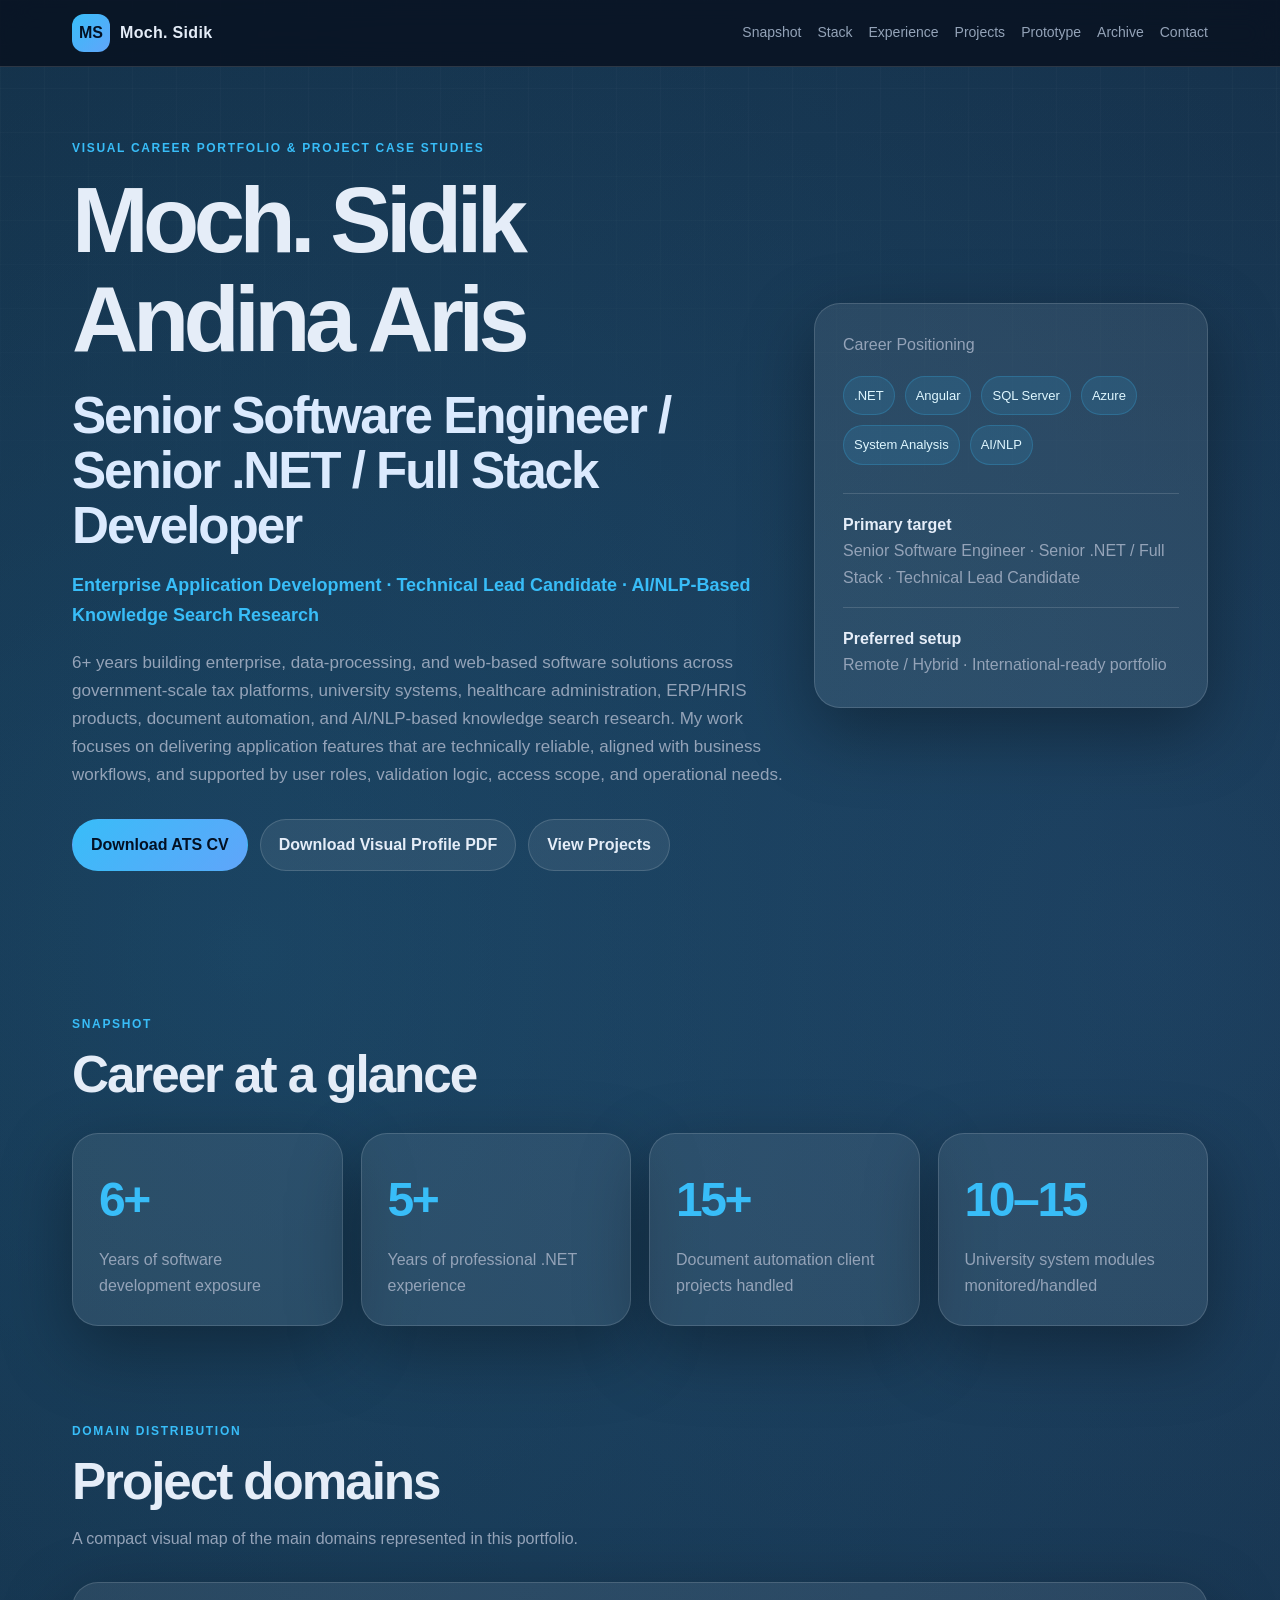
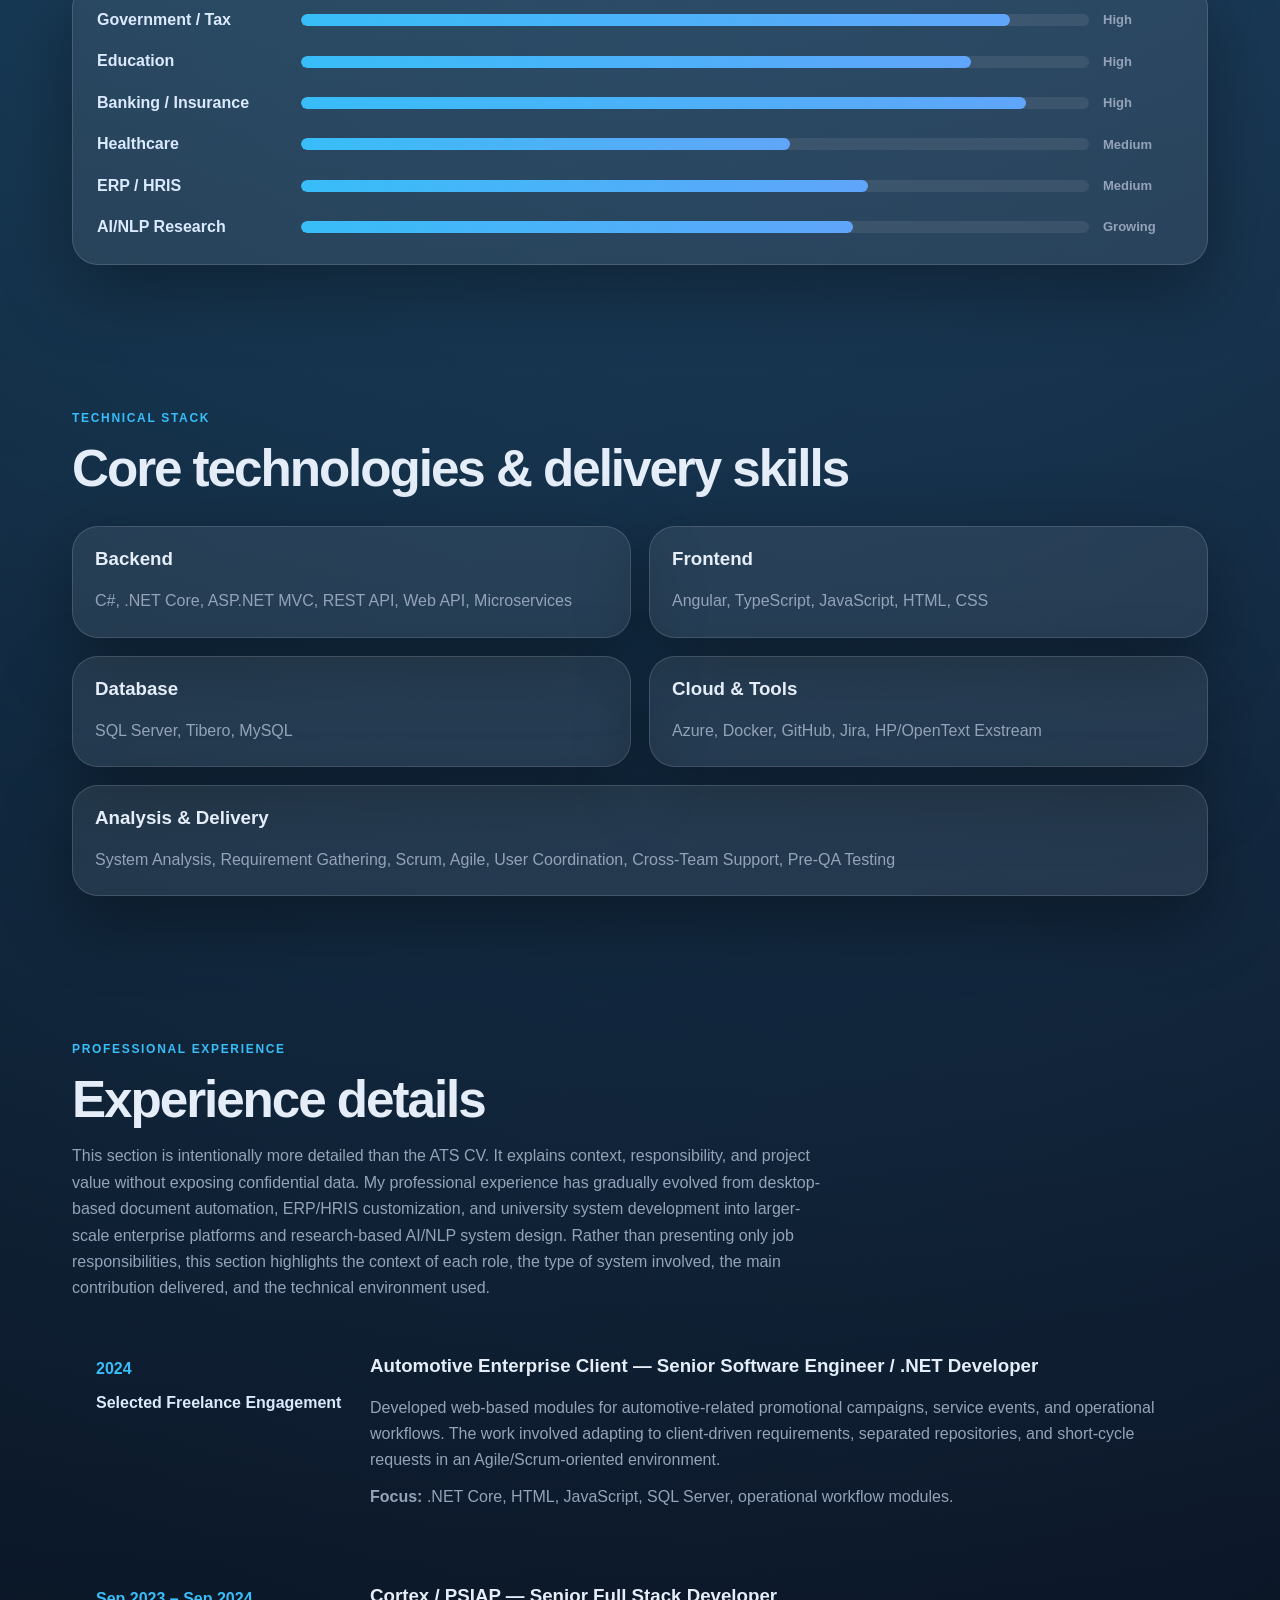
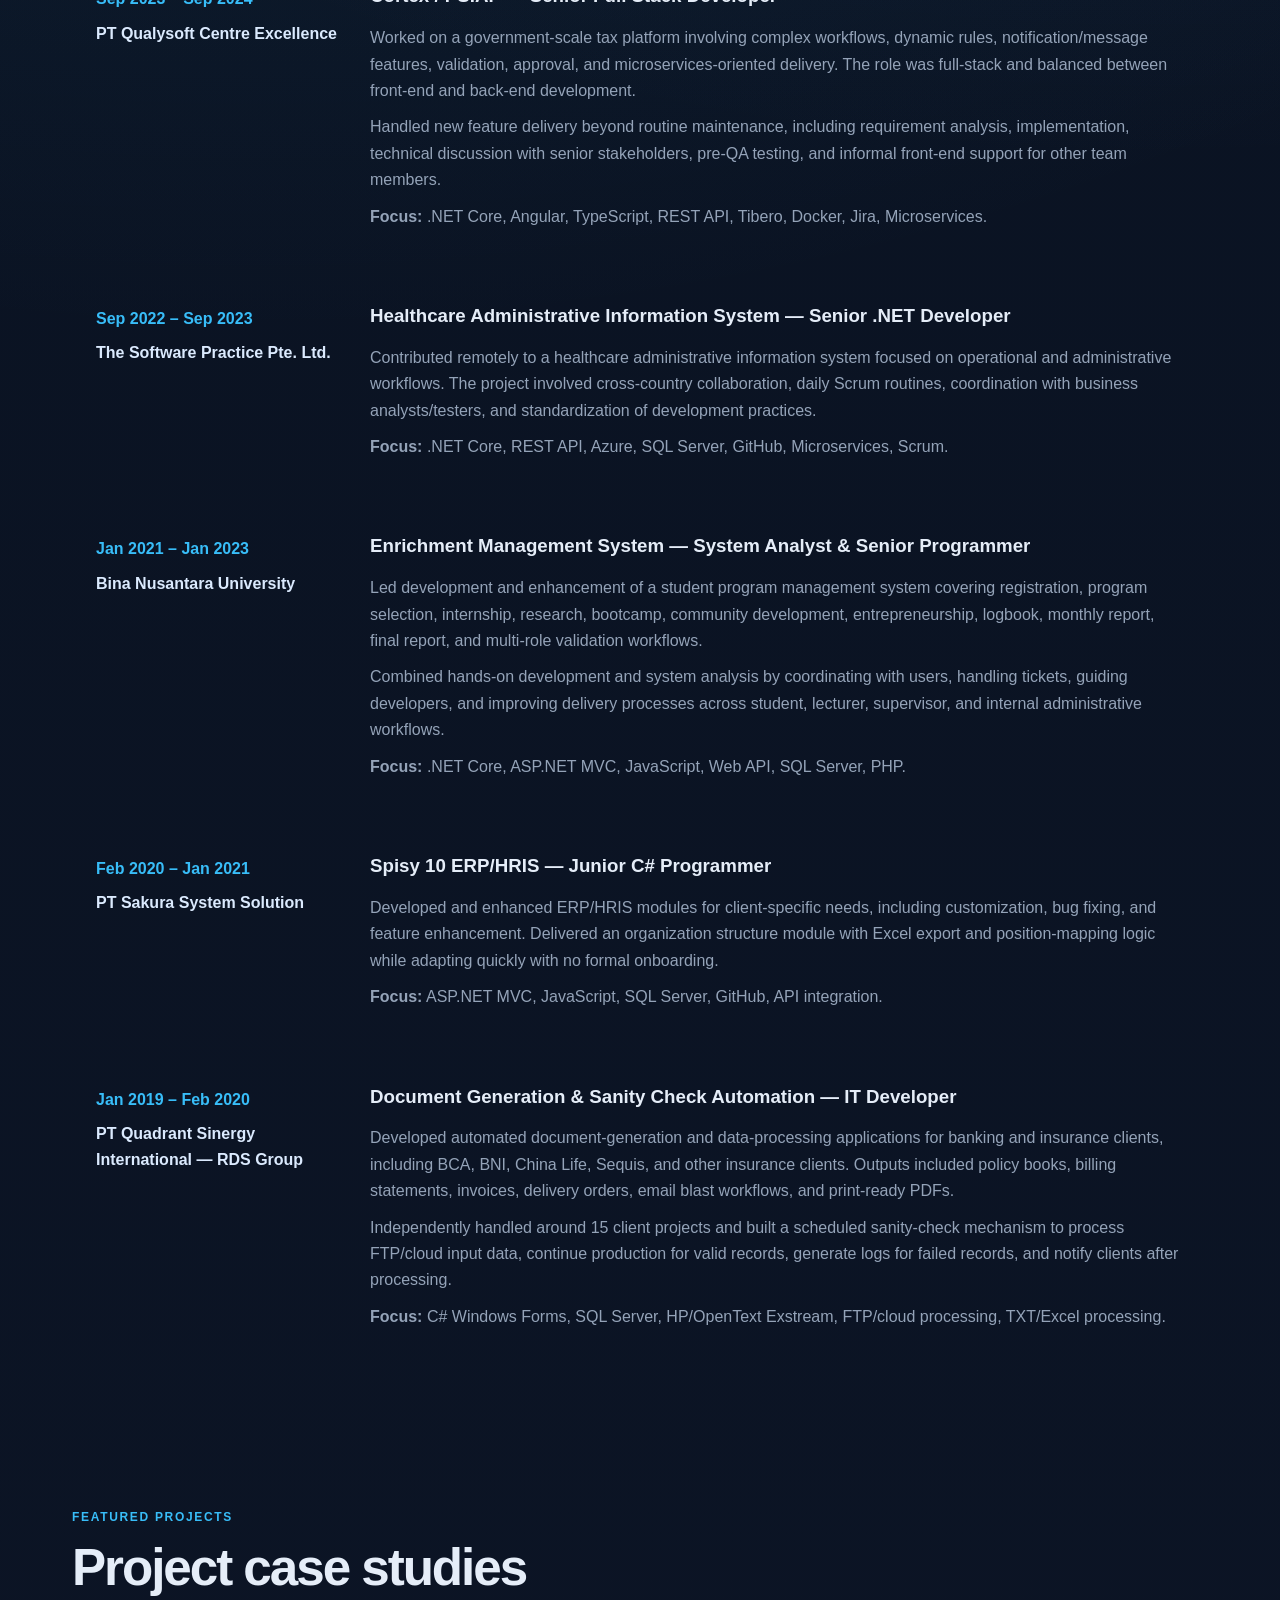
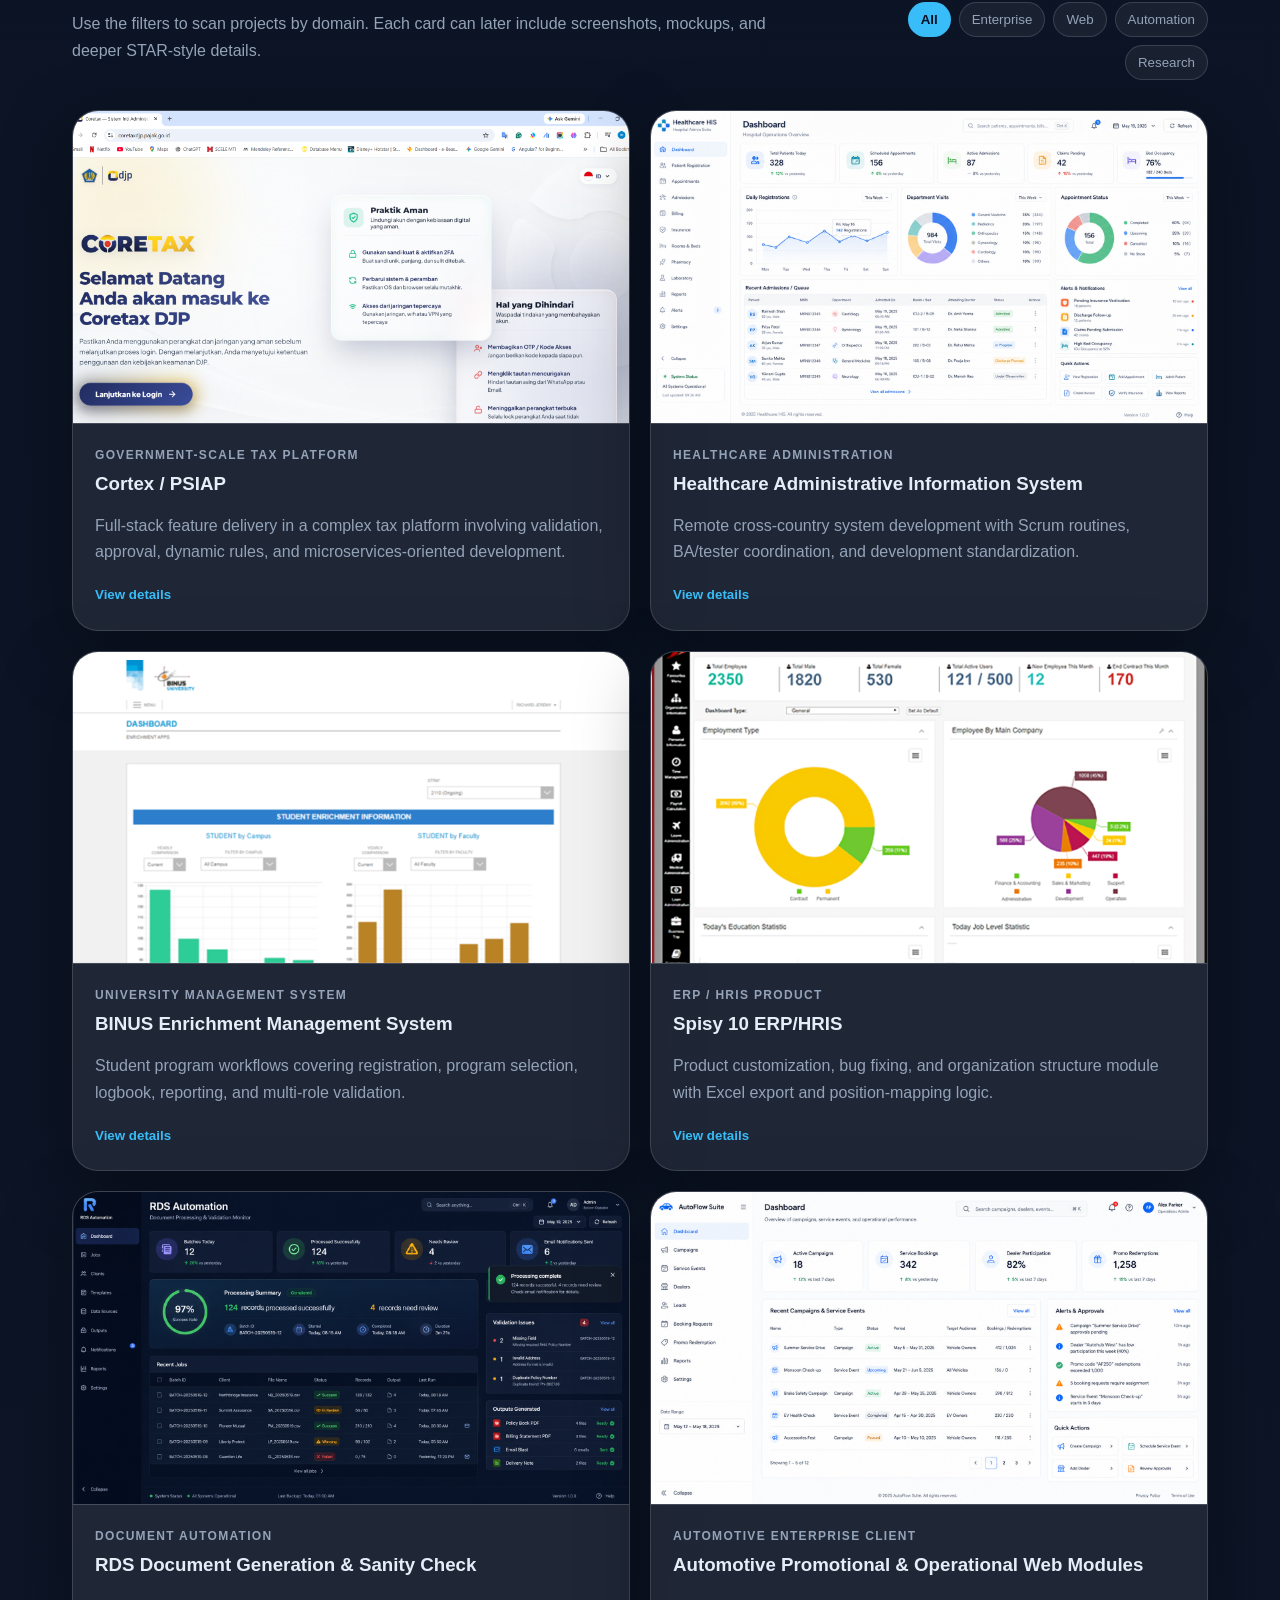
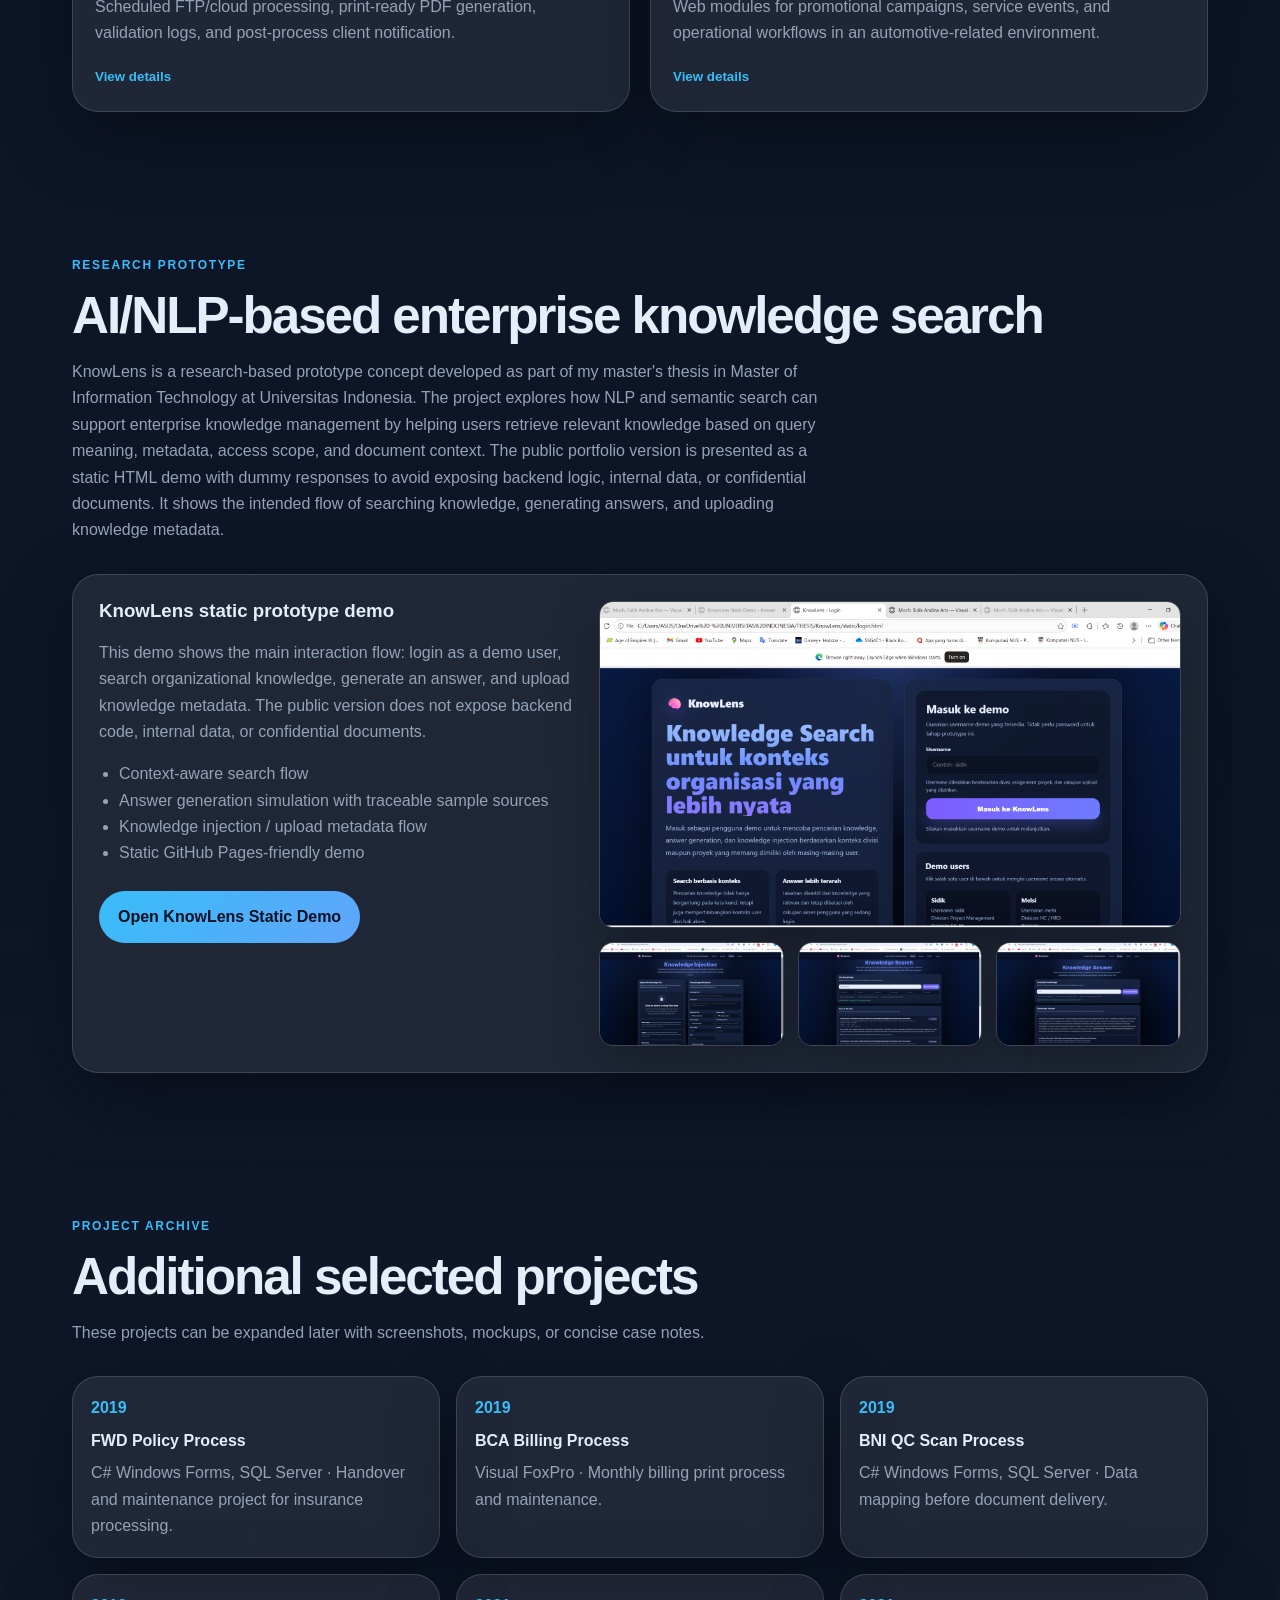
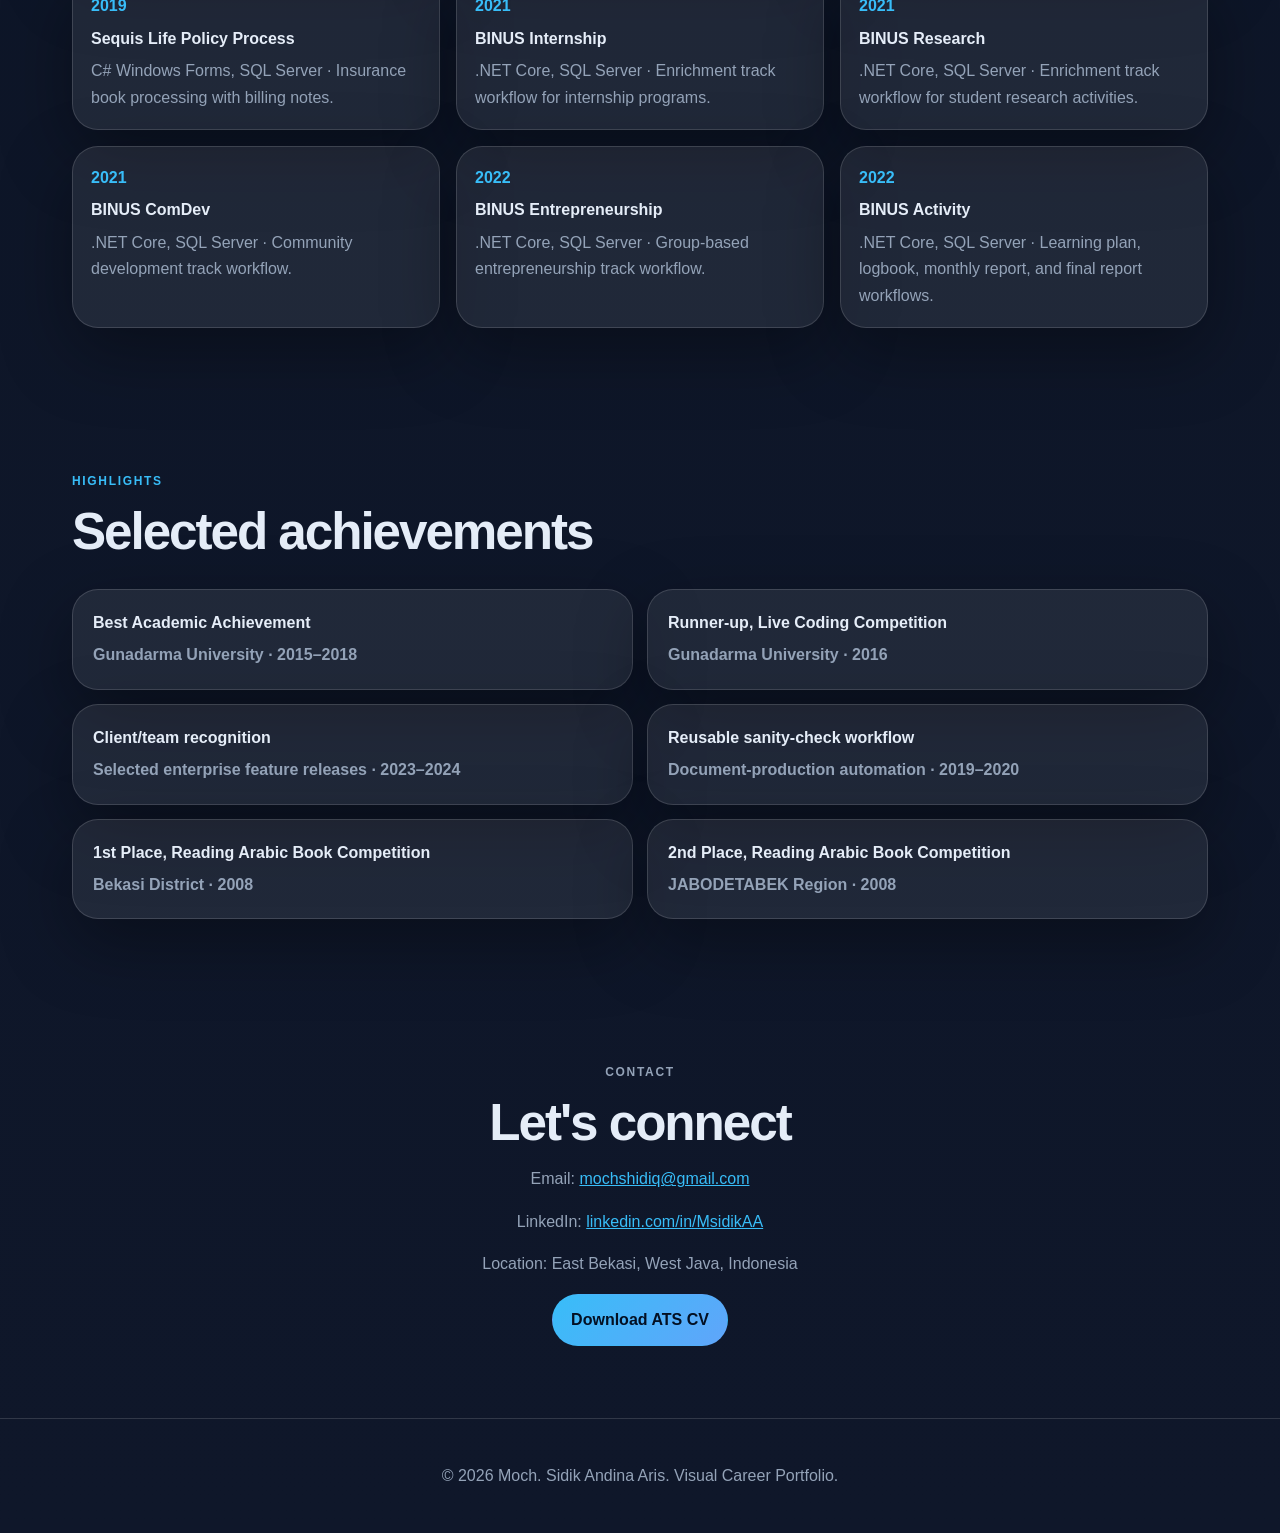
==== commit ab748cdd: "Update index.html" ====
--- a/index.html
+++ b/index.html
@@ -46,7 +46,8 @@
 
         </p>
         <div class="hero-actions">
-          <a class="button primary" href="assets/Moch-Sidik-CV.pdf" download>Download ATS CV</a>
+          <a class="button primary" href="assets/files/Moch_Sidik_ATS_CV.pdf" download>Download ATS CV</a>
+          <a class="button secondary" href="assets/files/Moch_Sidik_Visual_Career_Profile.pdf" download>Download Visual Profile PDF</a>
           <a class="button secondary" href="#projects">View Projects</a>
         </div>
       </div>
--- a/styles.css
+++ b/styles.css
@@ -551,3 +551,31 @@
 .archive-grid article:first-child {
   display: none;
 }
+
+.prototype-gallery {
+  display: grid;
+  grid-template-columns: repeat(3, 1fr);
+  gap: 14px;
+}
+
+.prototype-gallery img {
+  width: 100%;
+  aspect-ratio: 16 / 9;
+  object-fit: cover;
+  border-radius: 14px;
+}
+
+.prototype-gallery img:first-child {
+  grid-column: 1 / -1;
+  max-height: 360px;
+}
+
+@media (max-width: 880px) {
+  .prototype-gallery {
+    grid-template-columns: 1fr;
+  }
+
+  .prototype-gallery img:first-child {
+    max-height: none;
+  }
+}
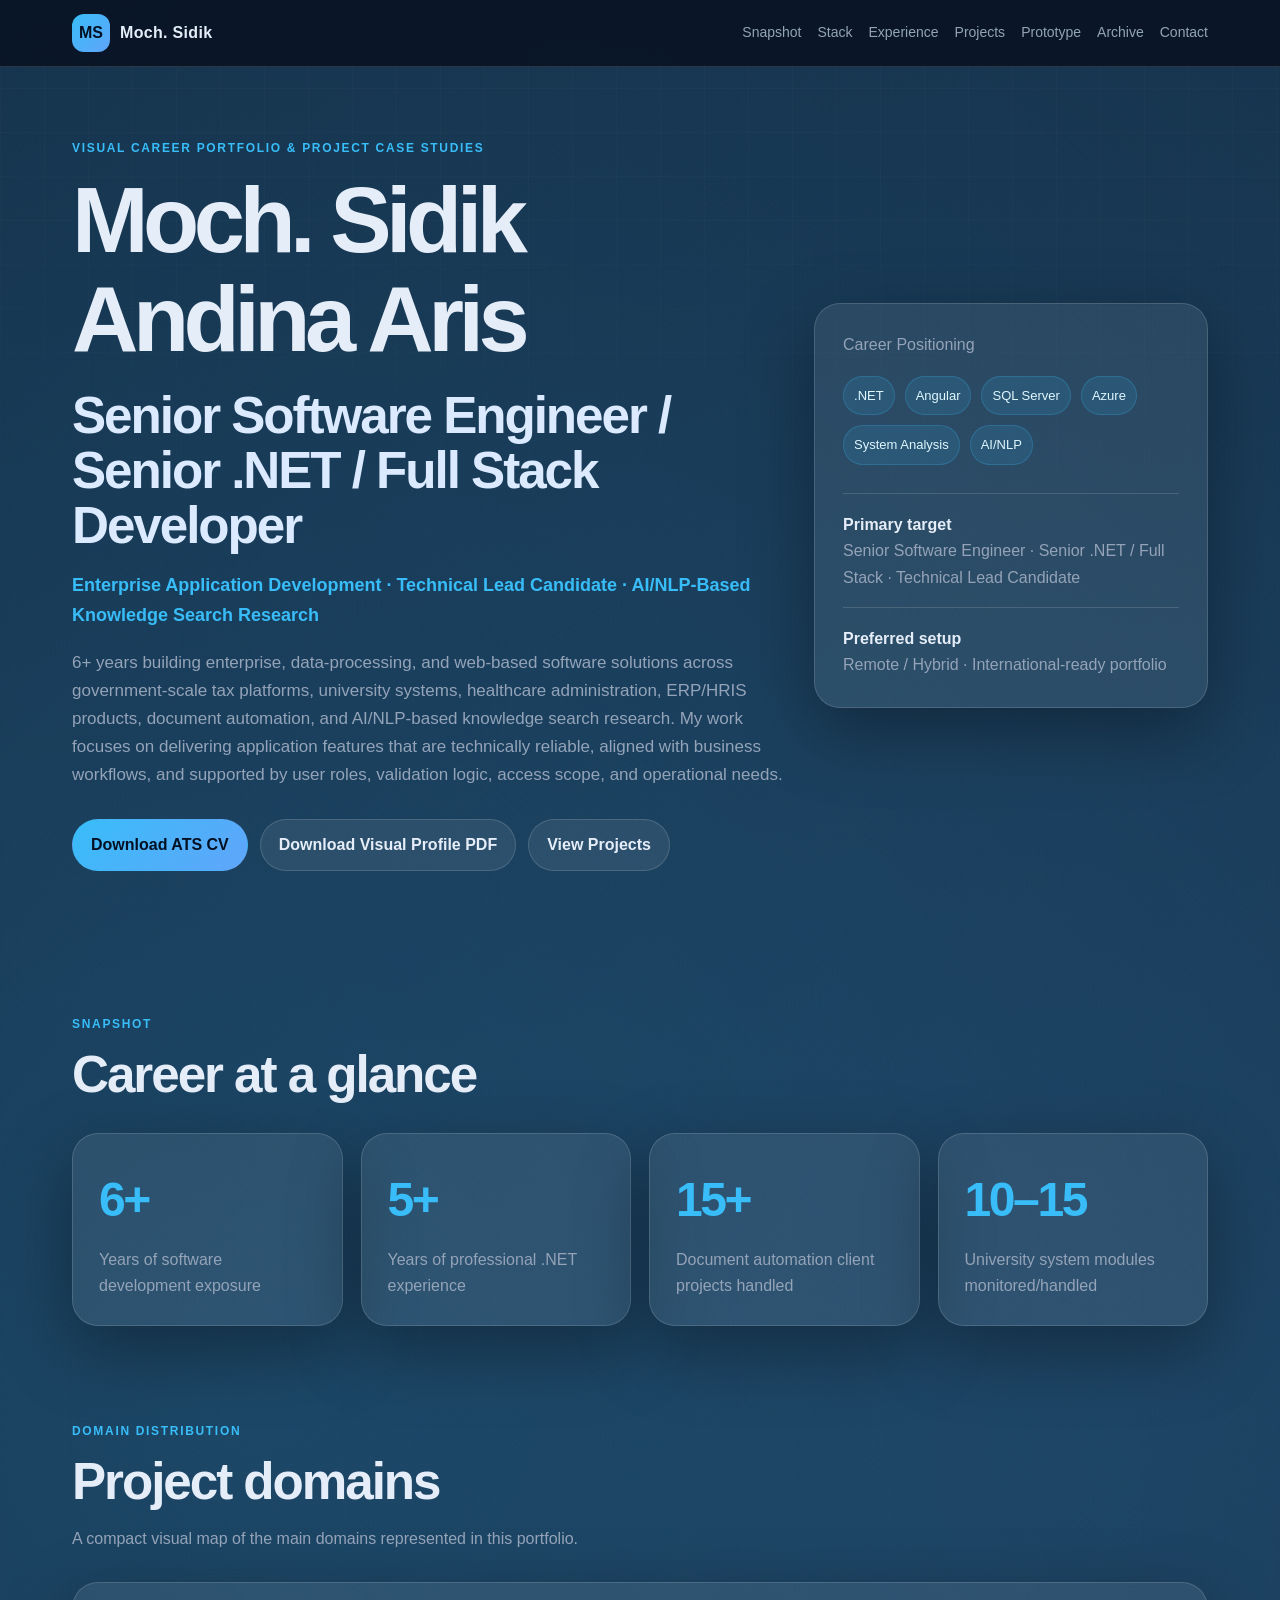
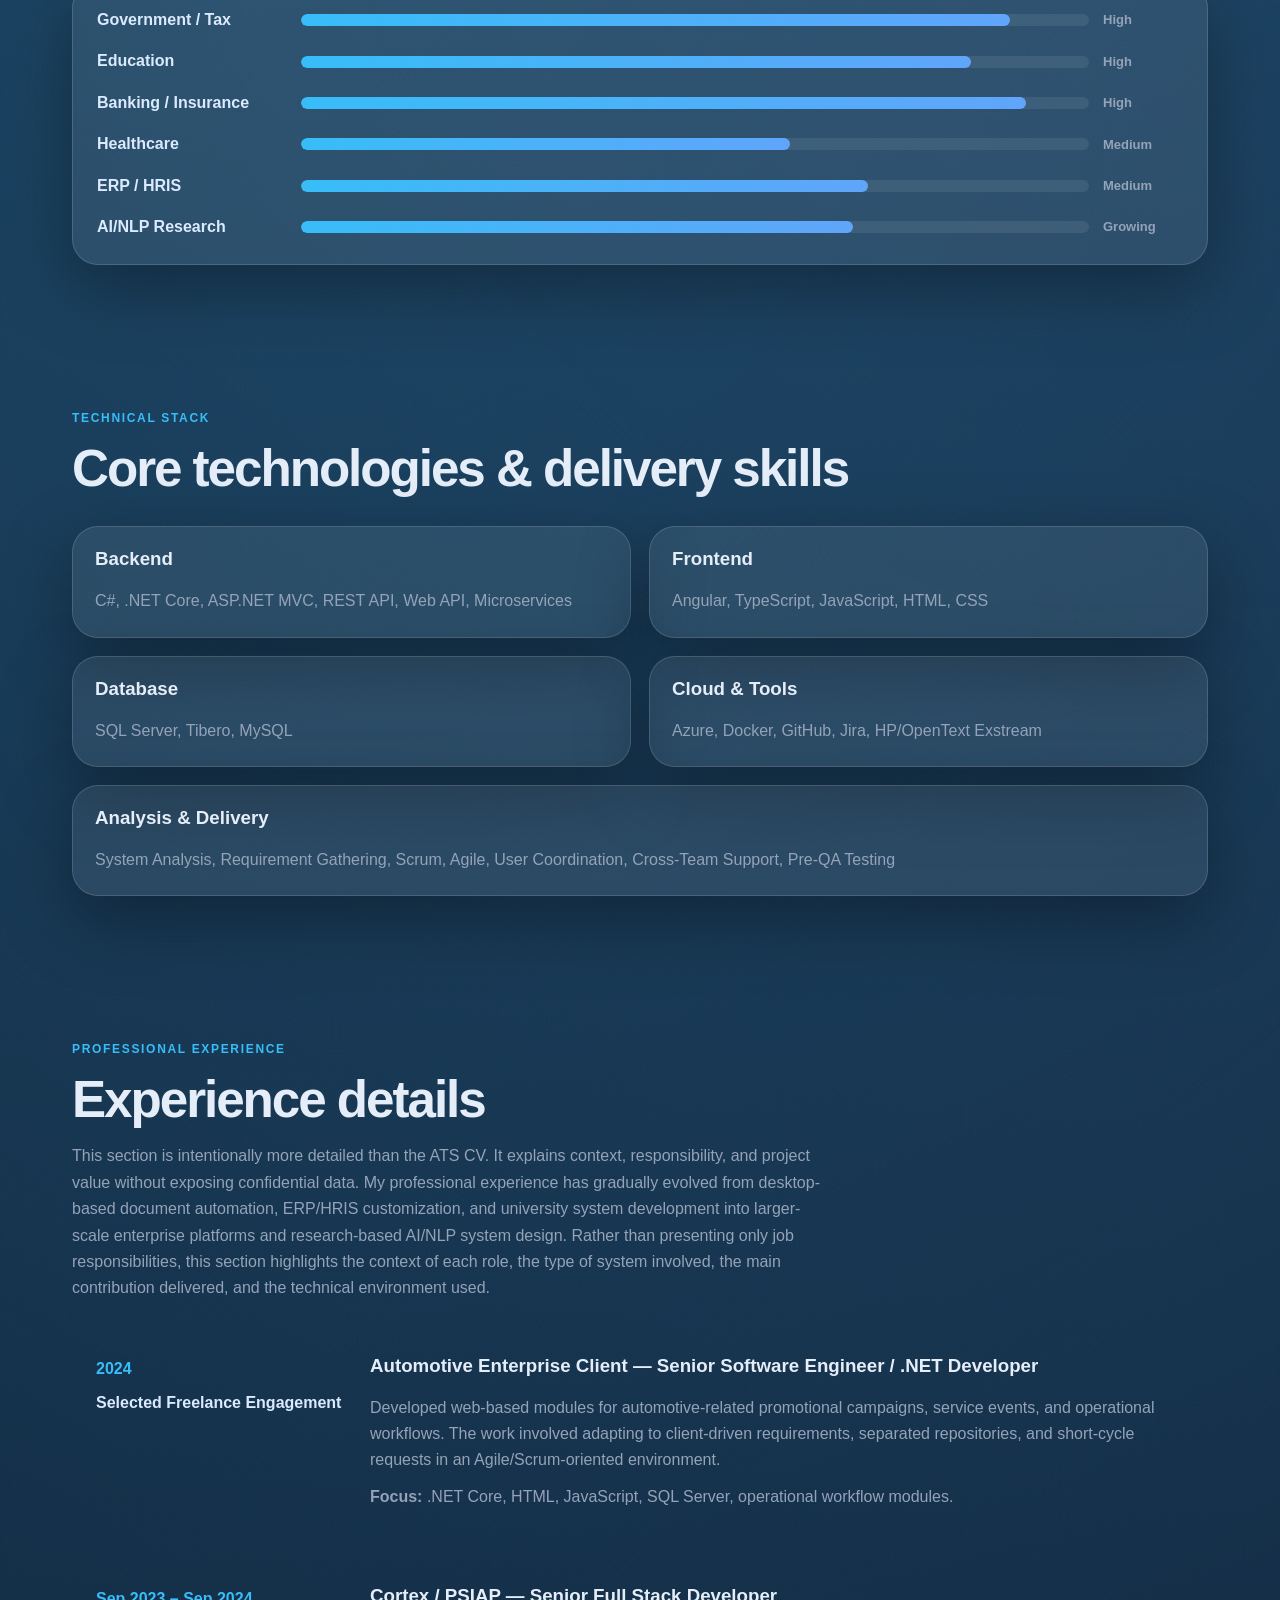
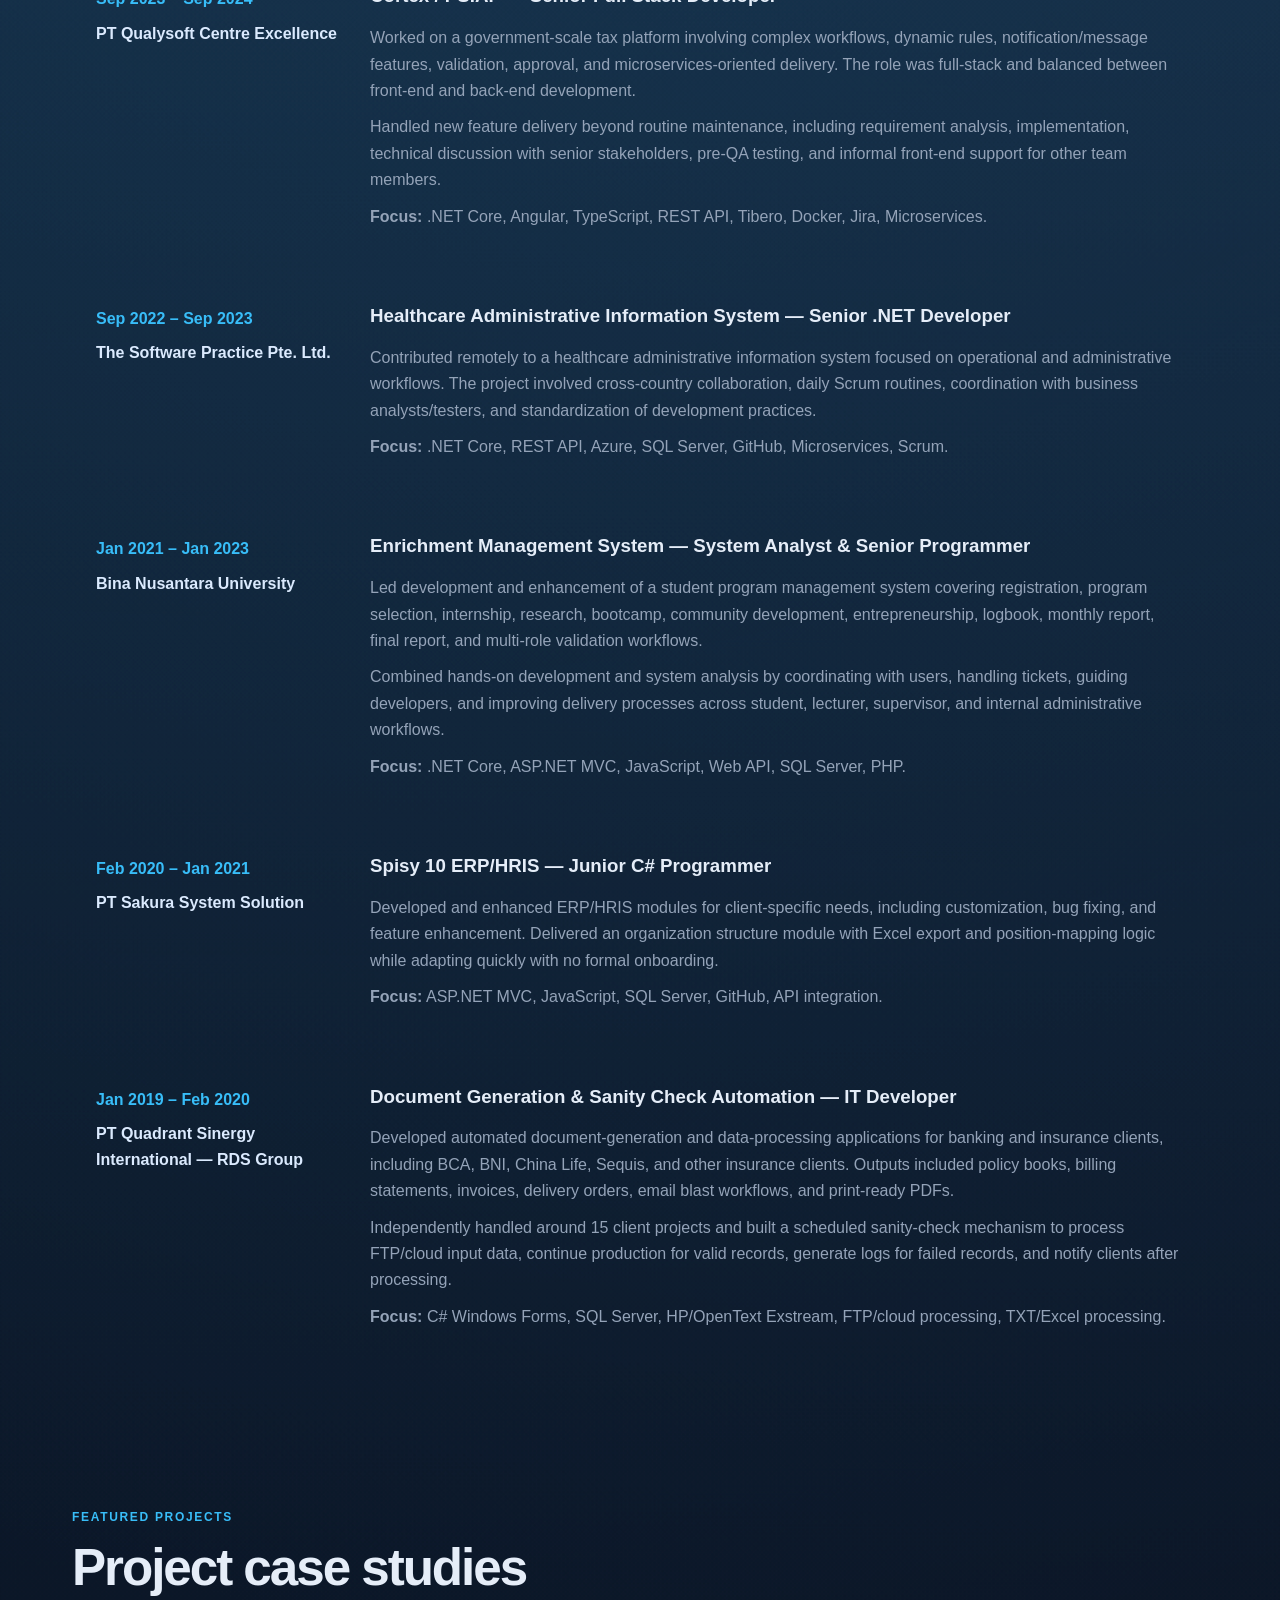
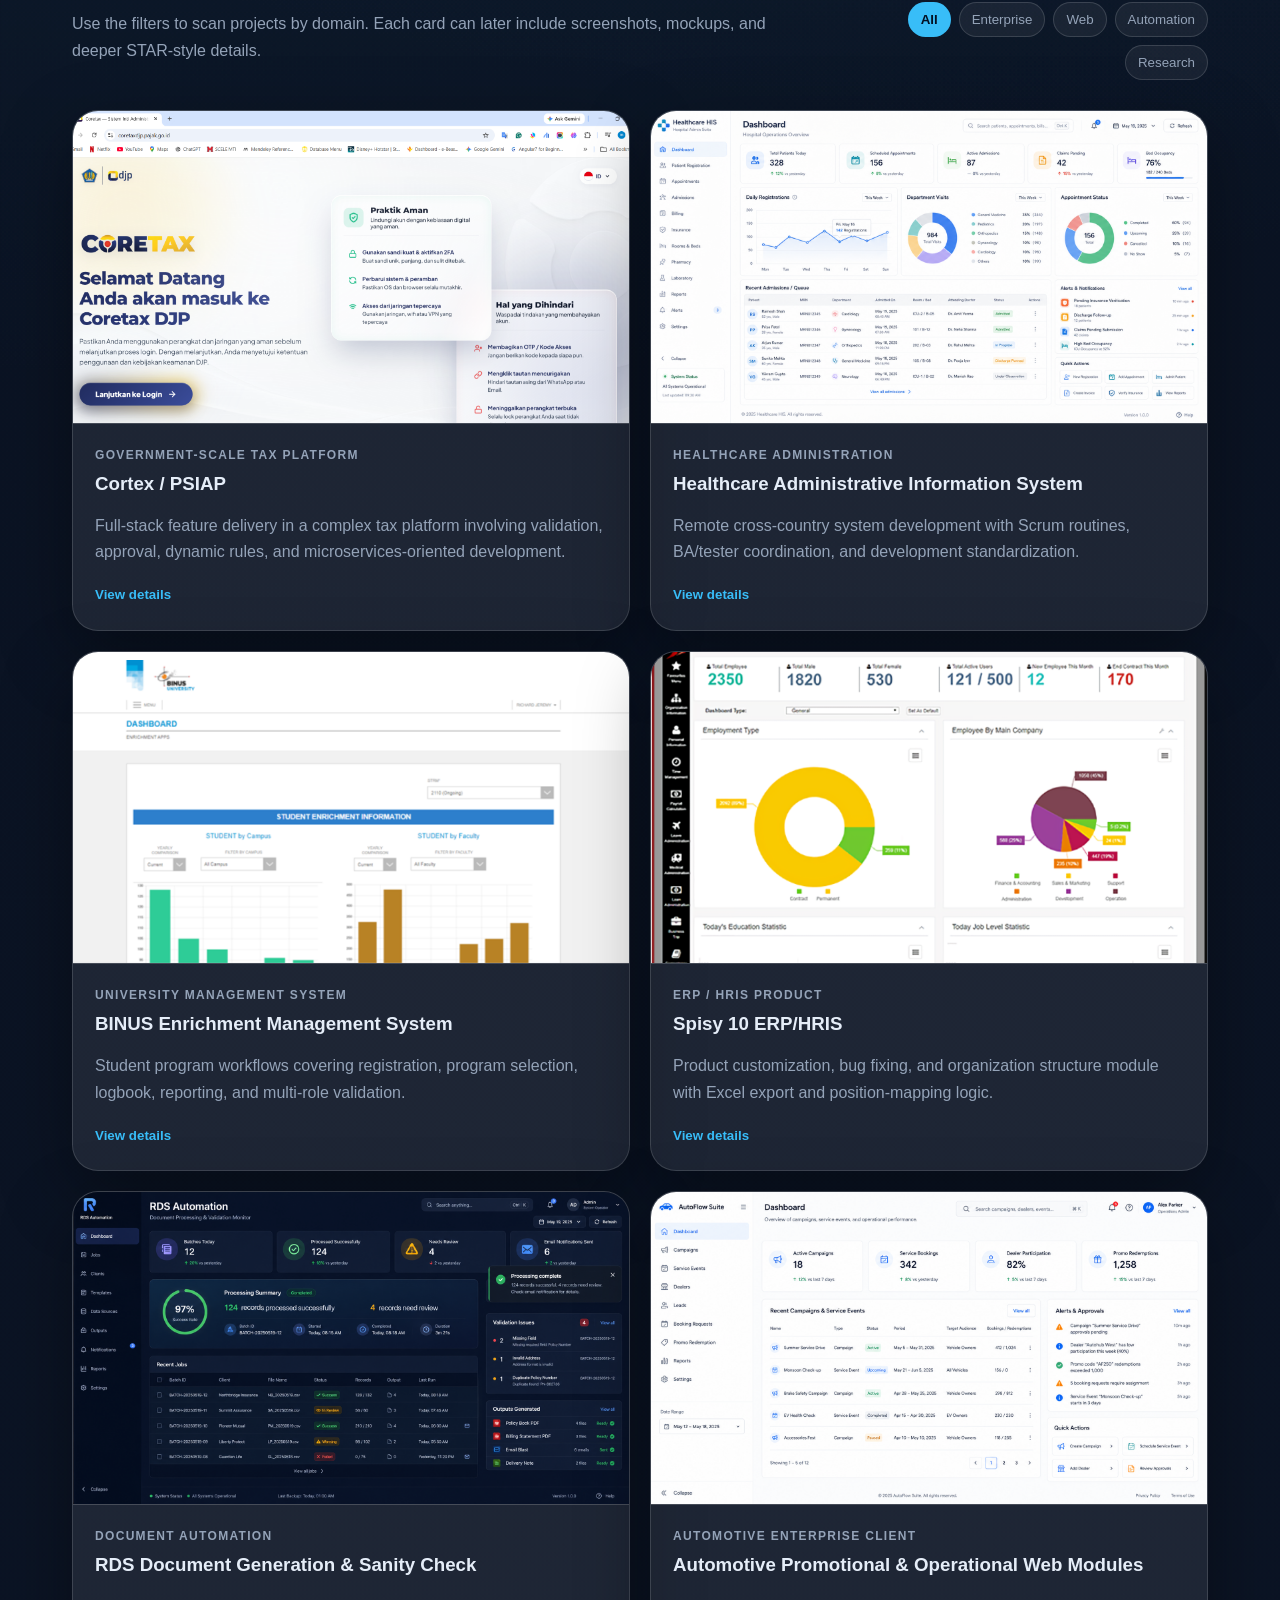
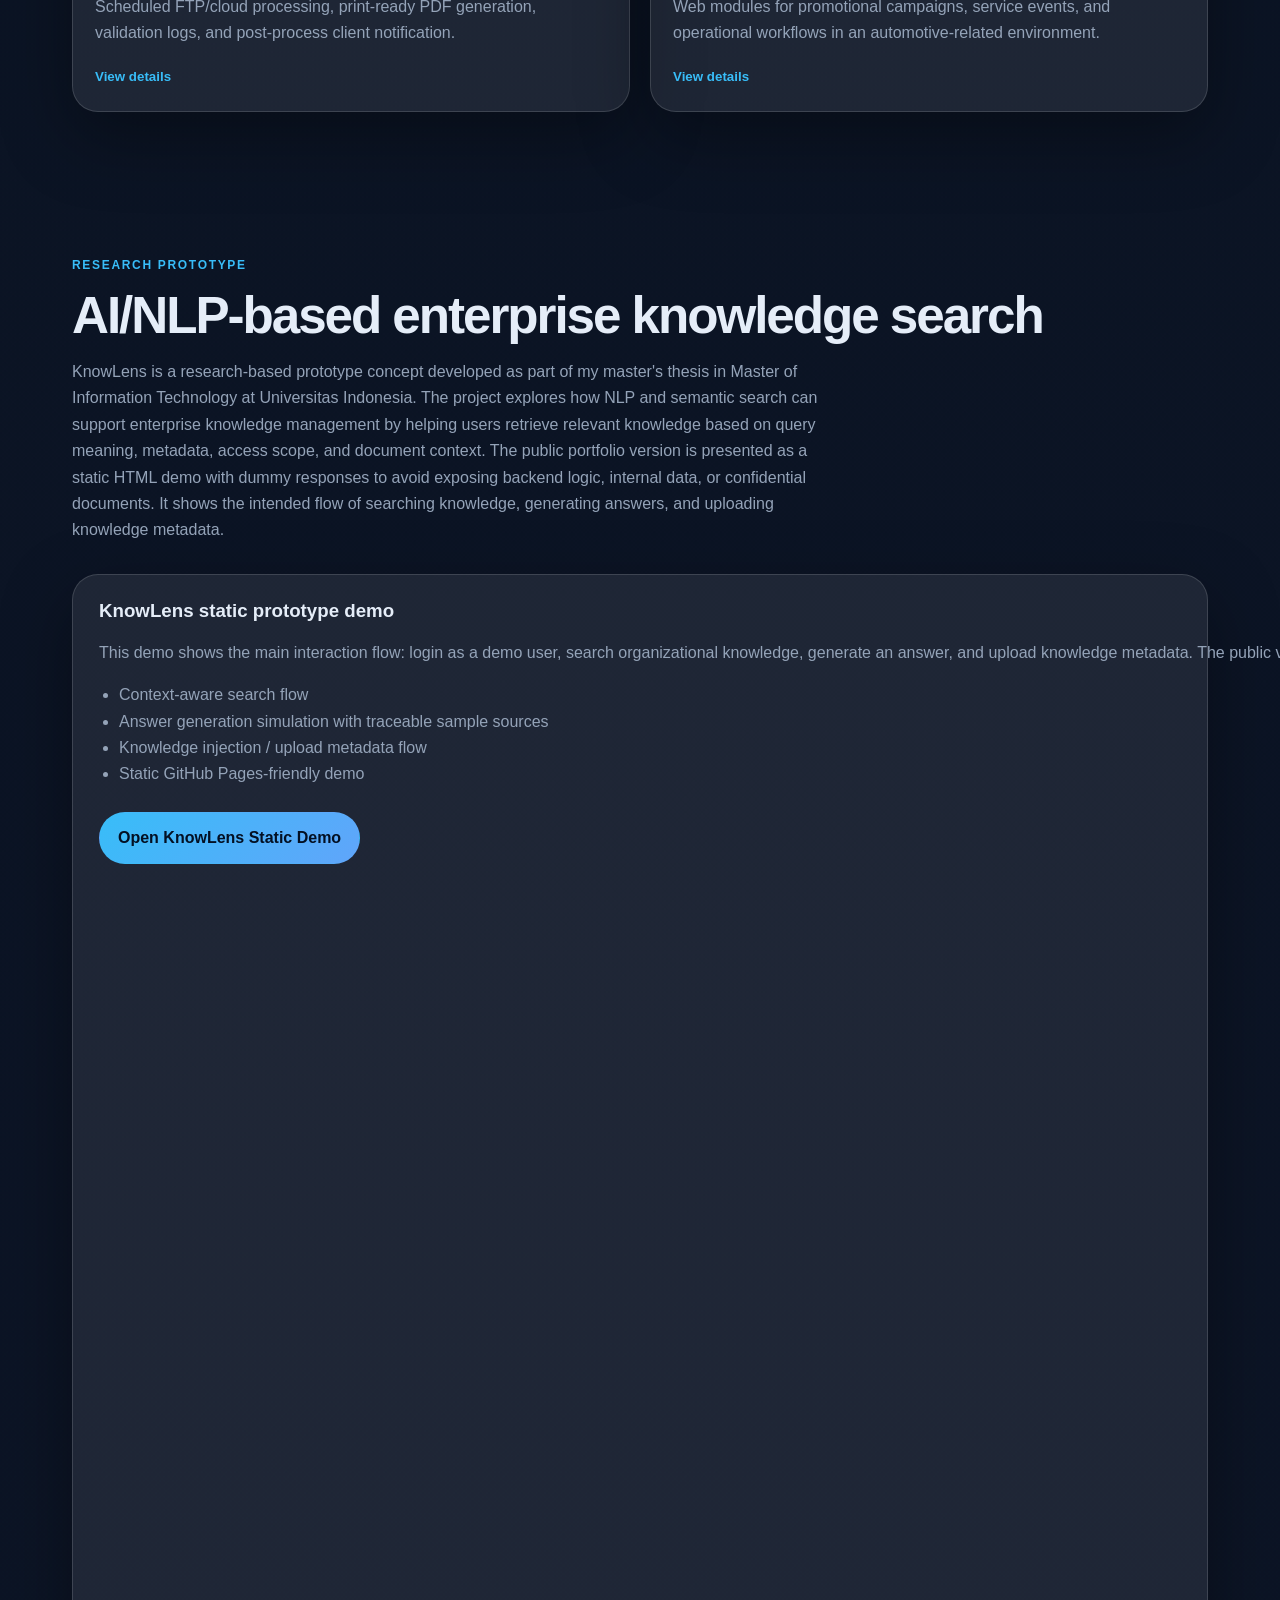
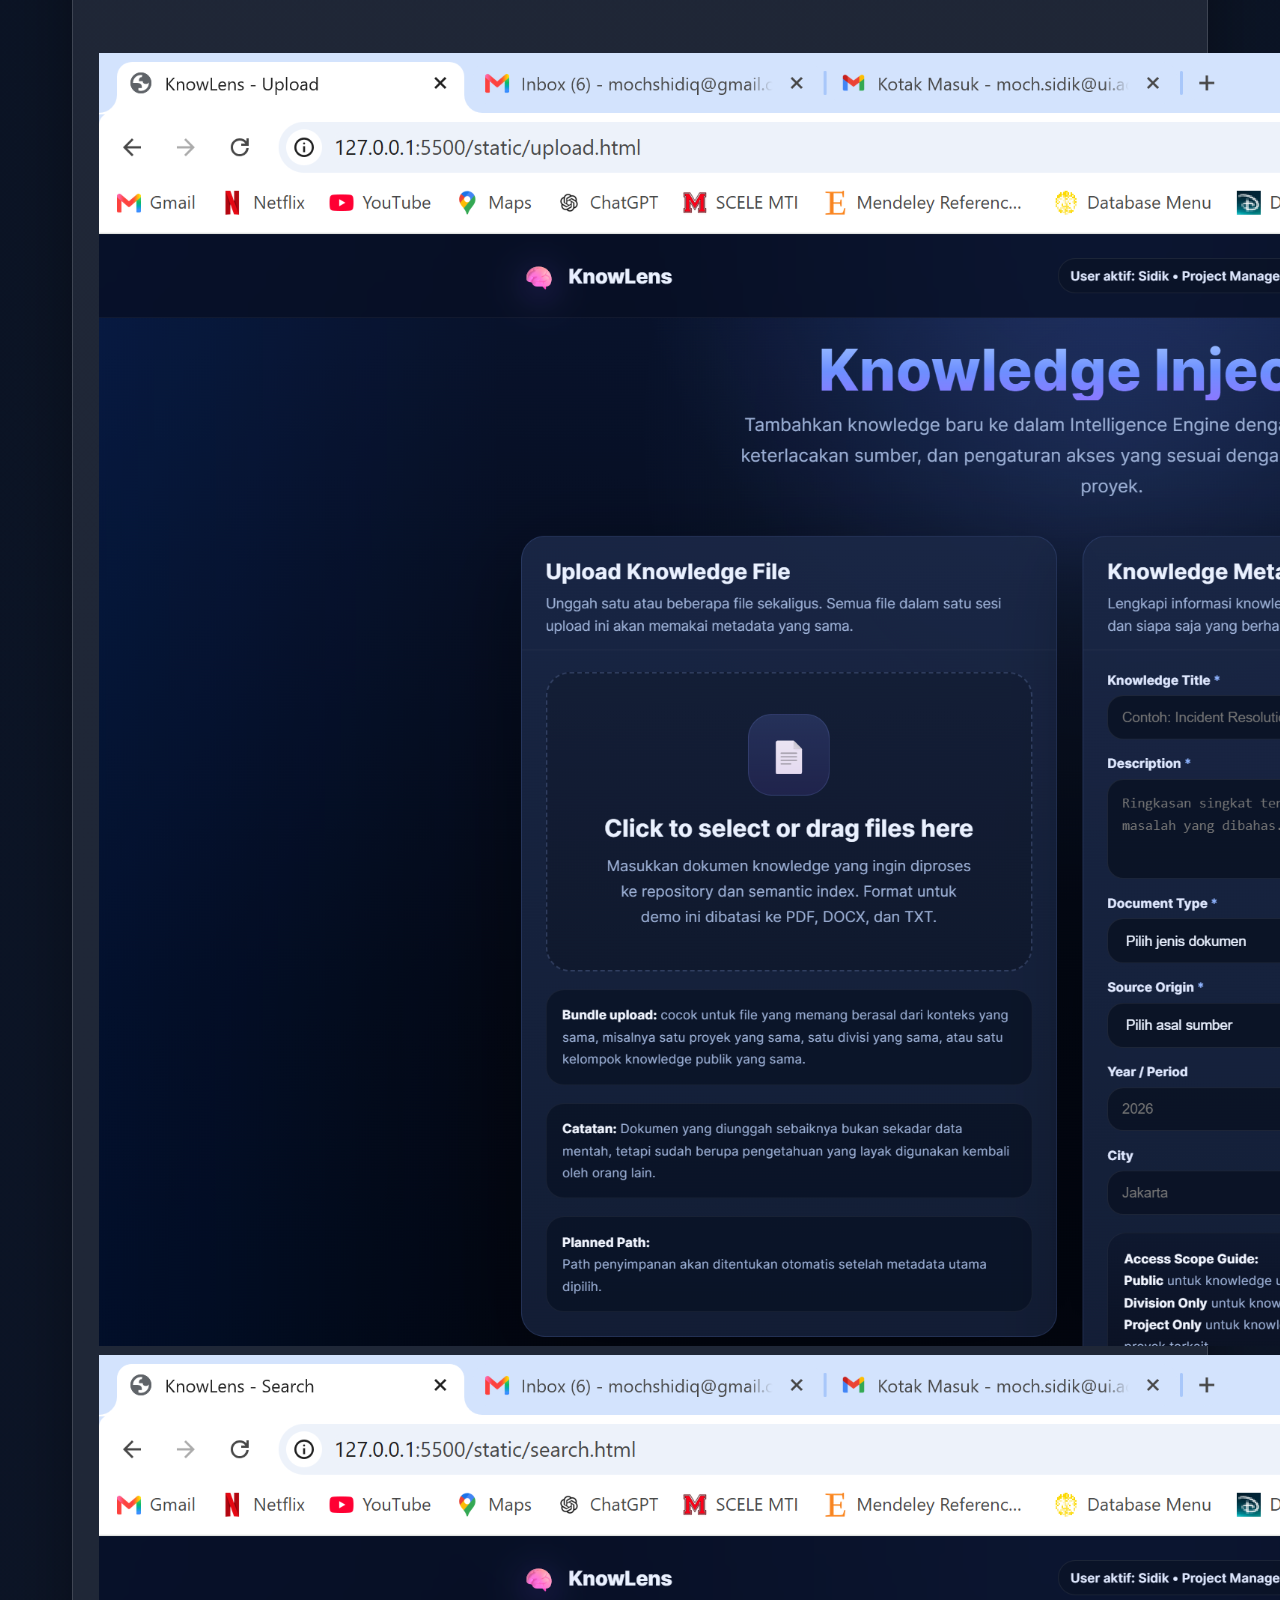
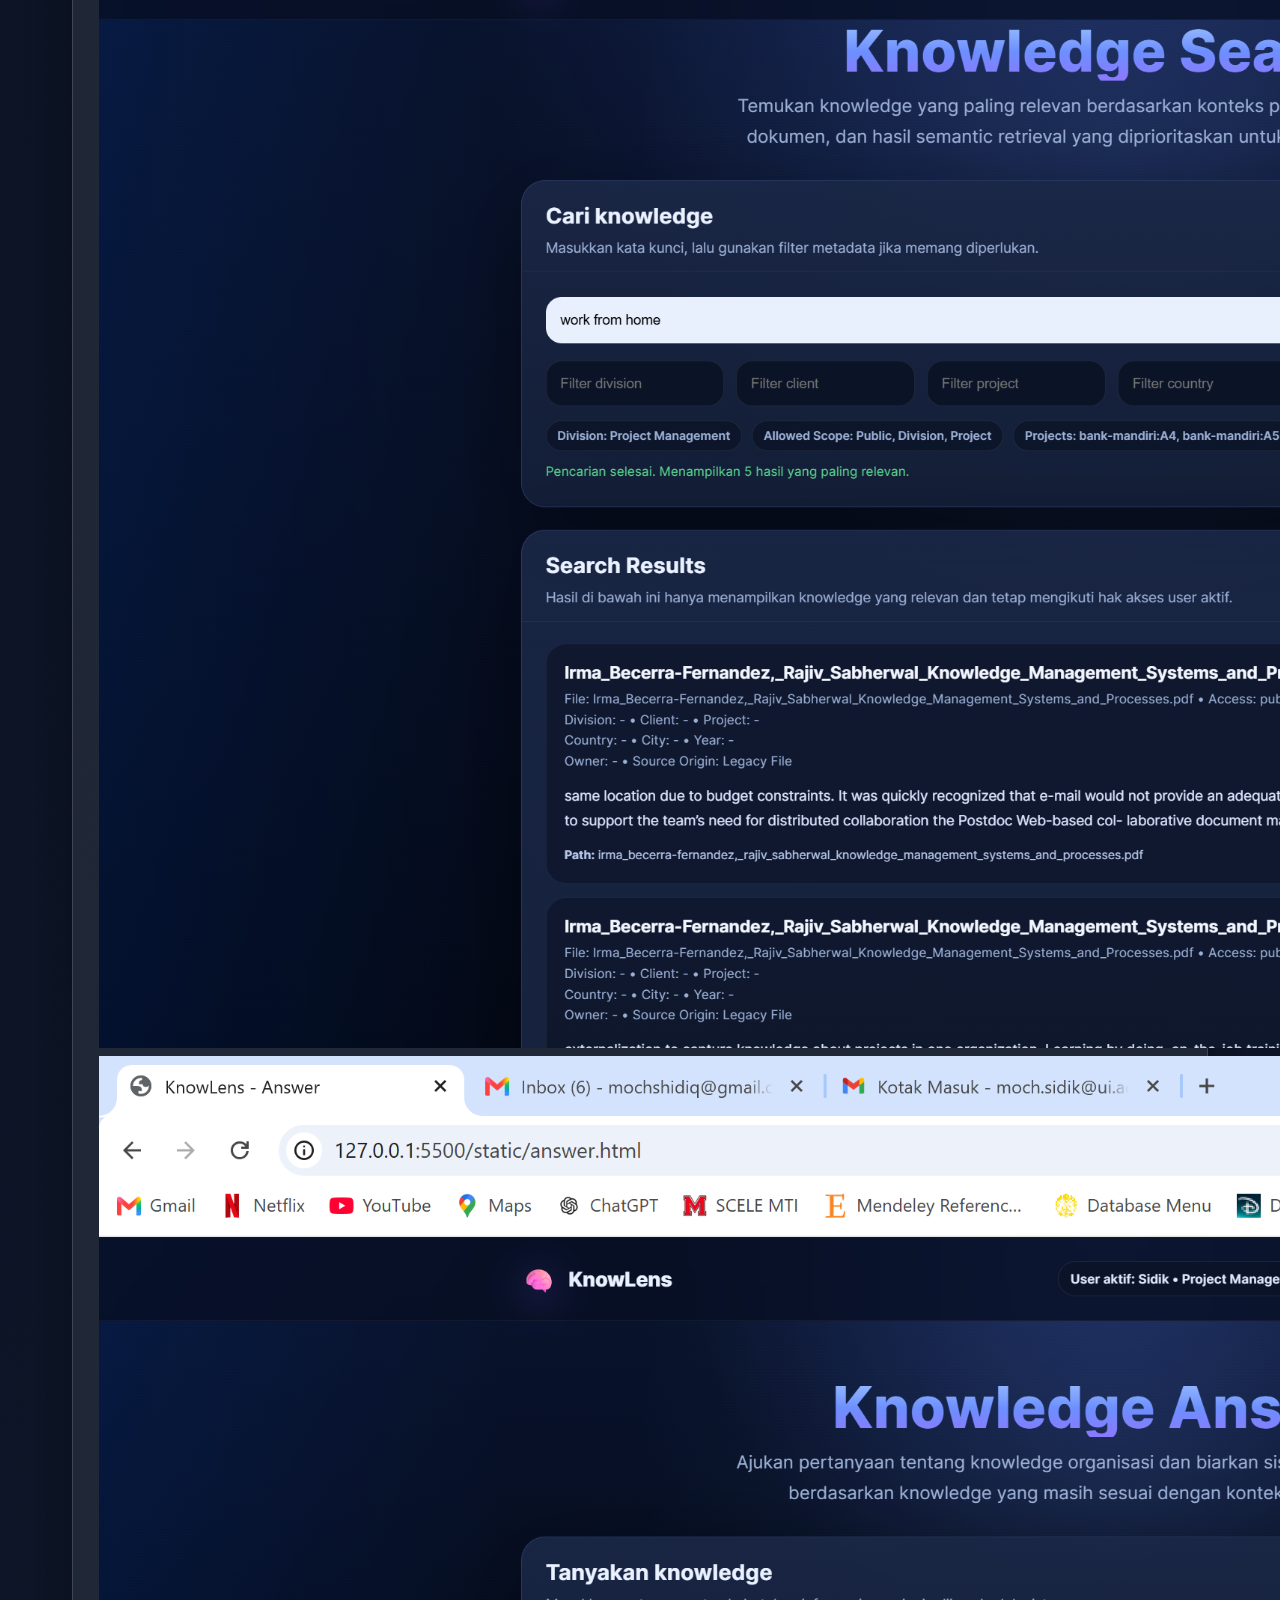
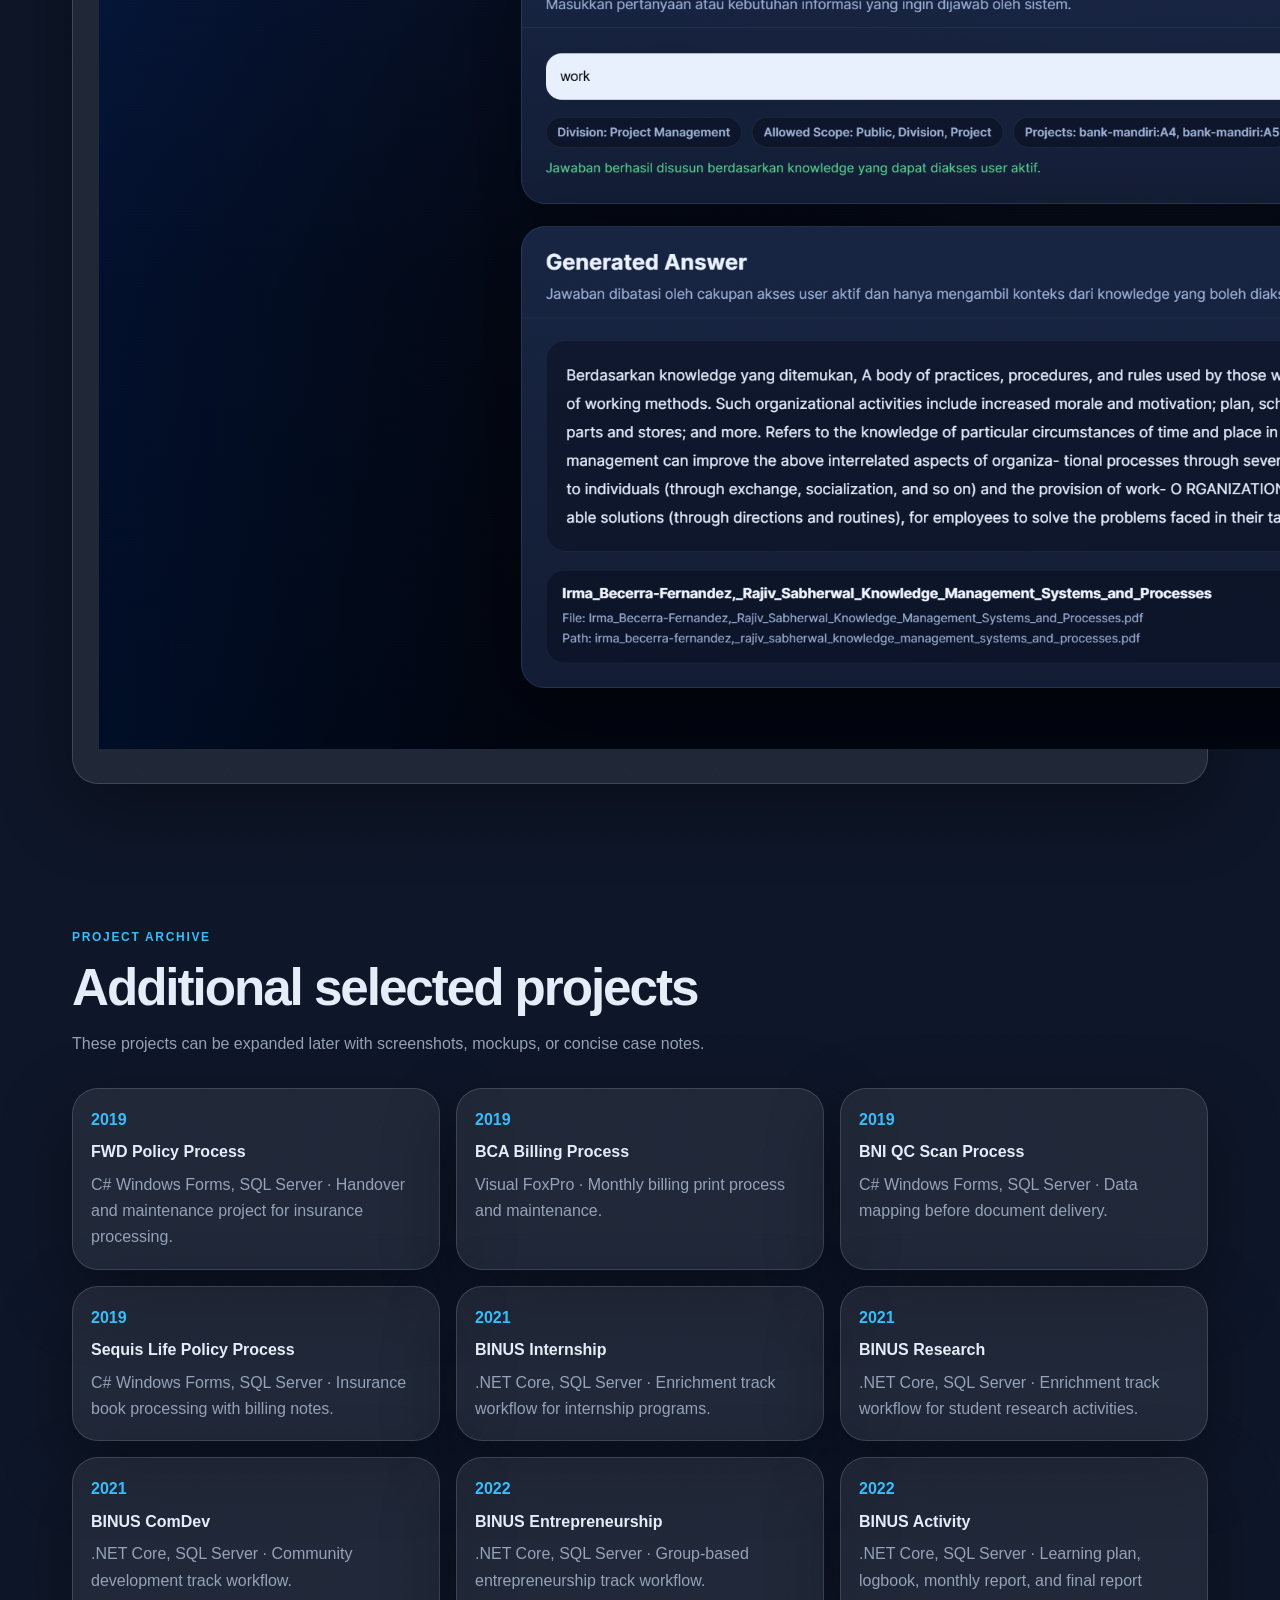
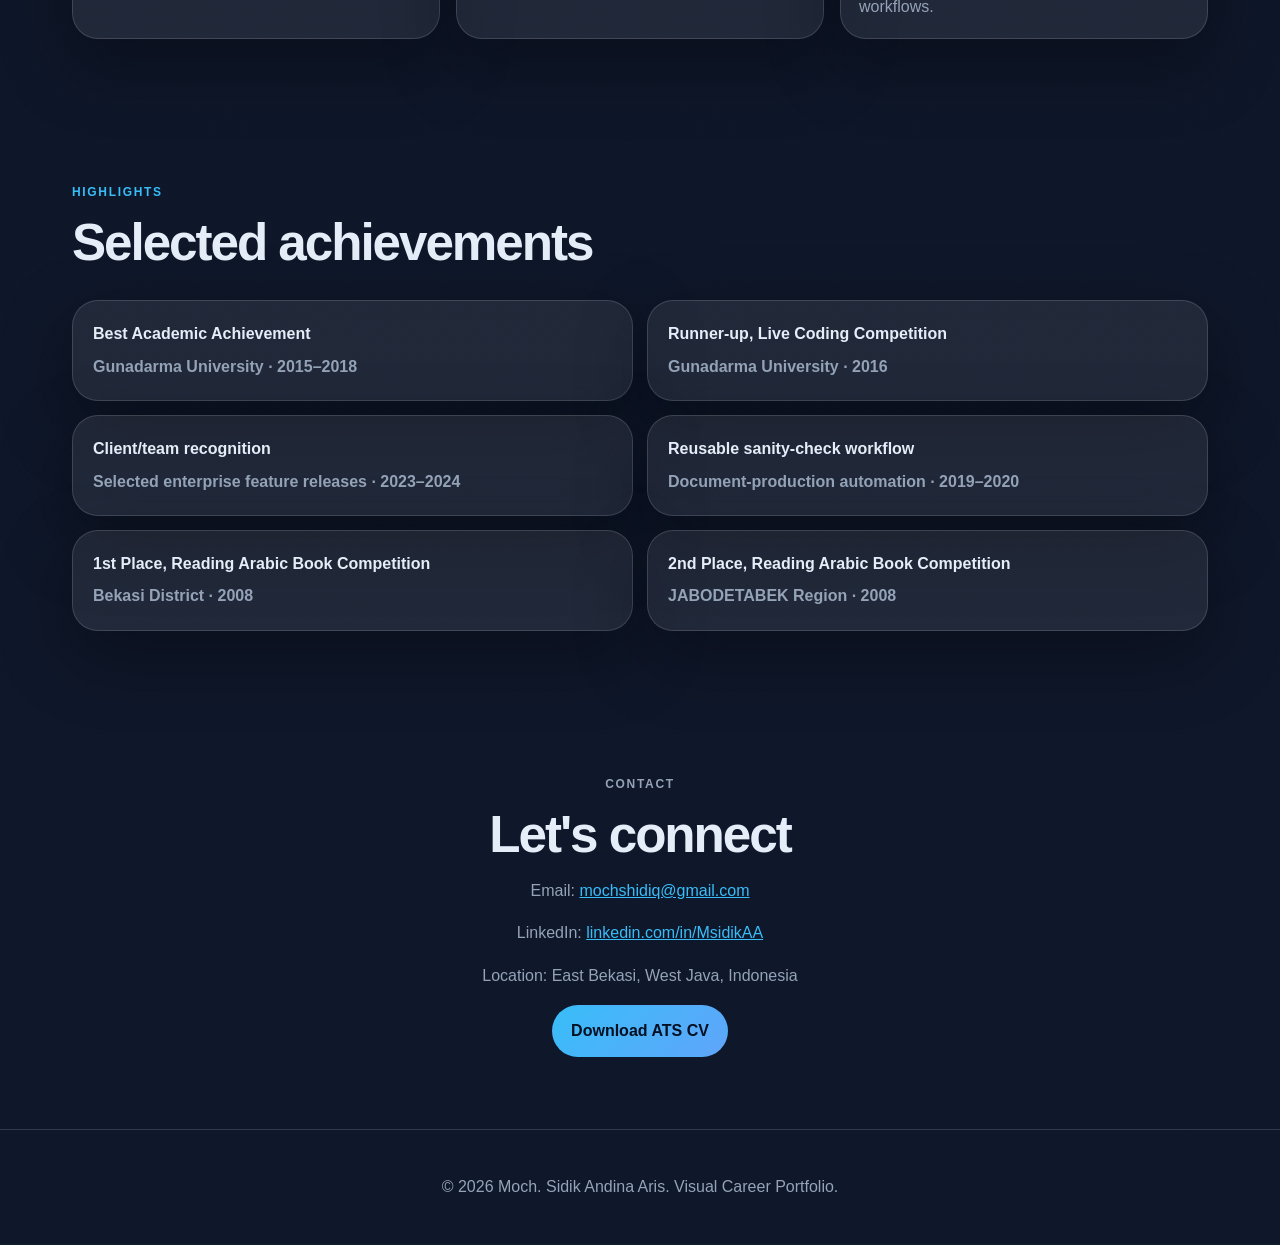
==== commit ca06f44d: "Update index.html" ====
--- a/index.html
+++ b/index.html
@@ -299,7 +299,7 @@
           It shows the intended flow of searching knowledge, generating answers, and uploading knowledge metadata.          
         </p>
       </div>
-      <div class="prototype-panel">
+      <div class="prototype-panel prototype-panel-v2">
         <div class="prototype-copy">
           <h3>KnowLens static prototype demo</h3>
           <p>
@@ -313,10 +313,16 @@
             <li>Knowledge injection / upload metadata flow</li>
             <li>Static GitHub Pages-friendly demo</li>
           </ul>
-          <a class="button primary" href="knowlens/login.html" target="_blank" rel="noopener">Open KnowLens Static Demo</a>
-        </div>
-        <div class="prototype-gallery">
-          <img src="assets/img/projects/ai-nlp-prototype-real.png" alt="AI NLP prototype" />
+          <a class="button primary" href="knowlens/login.html" target="_blank" rel="noopener">
+            Open KnowLens Static Demo
+          </a>
+        </div>
+      
+        <div class="prototype-main-shot">
+          <img src="assets/img/projects/ai-nlp-prototype-real.png" alt="AI NLP prototype main preview" />
+        </div>
+      
+        <div class="prototype-shot-row">
           <img src="assets/img/prototype/knowlens-screen-1.png" alt="KnowLens prototype screenshot 1" />
           <img src="assets/img/prototype/knowlens-screen-2.png" alt="KnowLens prototype screenshot 2" />
           <img src="assets/img/prototype/knowlens-screen-3.png" alt="KnowLens prototype screenshot 3" />
--- a/styles.css
+++ b/styles.css
@@ -552,30 +552,45 @@
   display: none;
 }
 
-.prototype-gallery {
-  display: grid;
-  grid-template-columns: repeat(3, 1fr);
-  gap: 14px;
-}
-
-.prototype-gallery img {
-  width: 100%;
-  aspect-ratio: 16 / 9;
-  object-fit: cover;
-  border-radius: 14px;
-}
-
-.prototype-gallery img:first-child {
-  grid-column: 1 / -1;
-  max-height: 360px;
+/* Prototype section layout refinement */
+section#research-prototype .prototype-panel {
+  grid-template-columns: 0.75fr 1.25fr !important;
+  align-items: start !important;
+  gap: 24px !important;
+}
+
+section#research-prototype .prototype-gallery {
+  display: grid !important;
+  grid-template-columns: repeat(3, minmax(0, 1fr)) !important;
+  gap: 12px !important;
+}
+
+section#research-prototype .prototype-gallery img {
+  width: 100% !important;
+  aspect-ratio: 16 / 9 !important;
+  object-fit: cover !important;
+  border-radius: 14px !important;
+}
+
+section#research-prototype .prototype-gallery img:first-child {
+  grid-column: 1 / -1 !important;
+  max-height: 280px !important;
+}
+
+section#research-prototype .prototype-gallery img:not(:first-child) {
+  min-height: 215px !important;
 }
 
 @media (max-width: 880px) {
-  .prototype-gallery {
-    grid-template-columns: 1fr;
-  }
-
-  .prototype-gallery img:first-child {
-    max-height: none;
-  }
-}
+  section#research-prototype .prototype-panel {
+    grid-template-columns: 1fr !important;
+  }
+
+  section#research-prototype .prototype-gallery {
+    grid-template-columns: 1fr !important;
+  }
+
+  section#research-prototype .prototype-gallery img:first-child {
+    max-height: none !important;
+  }
+}
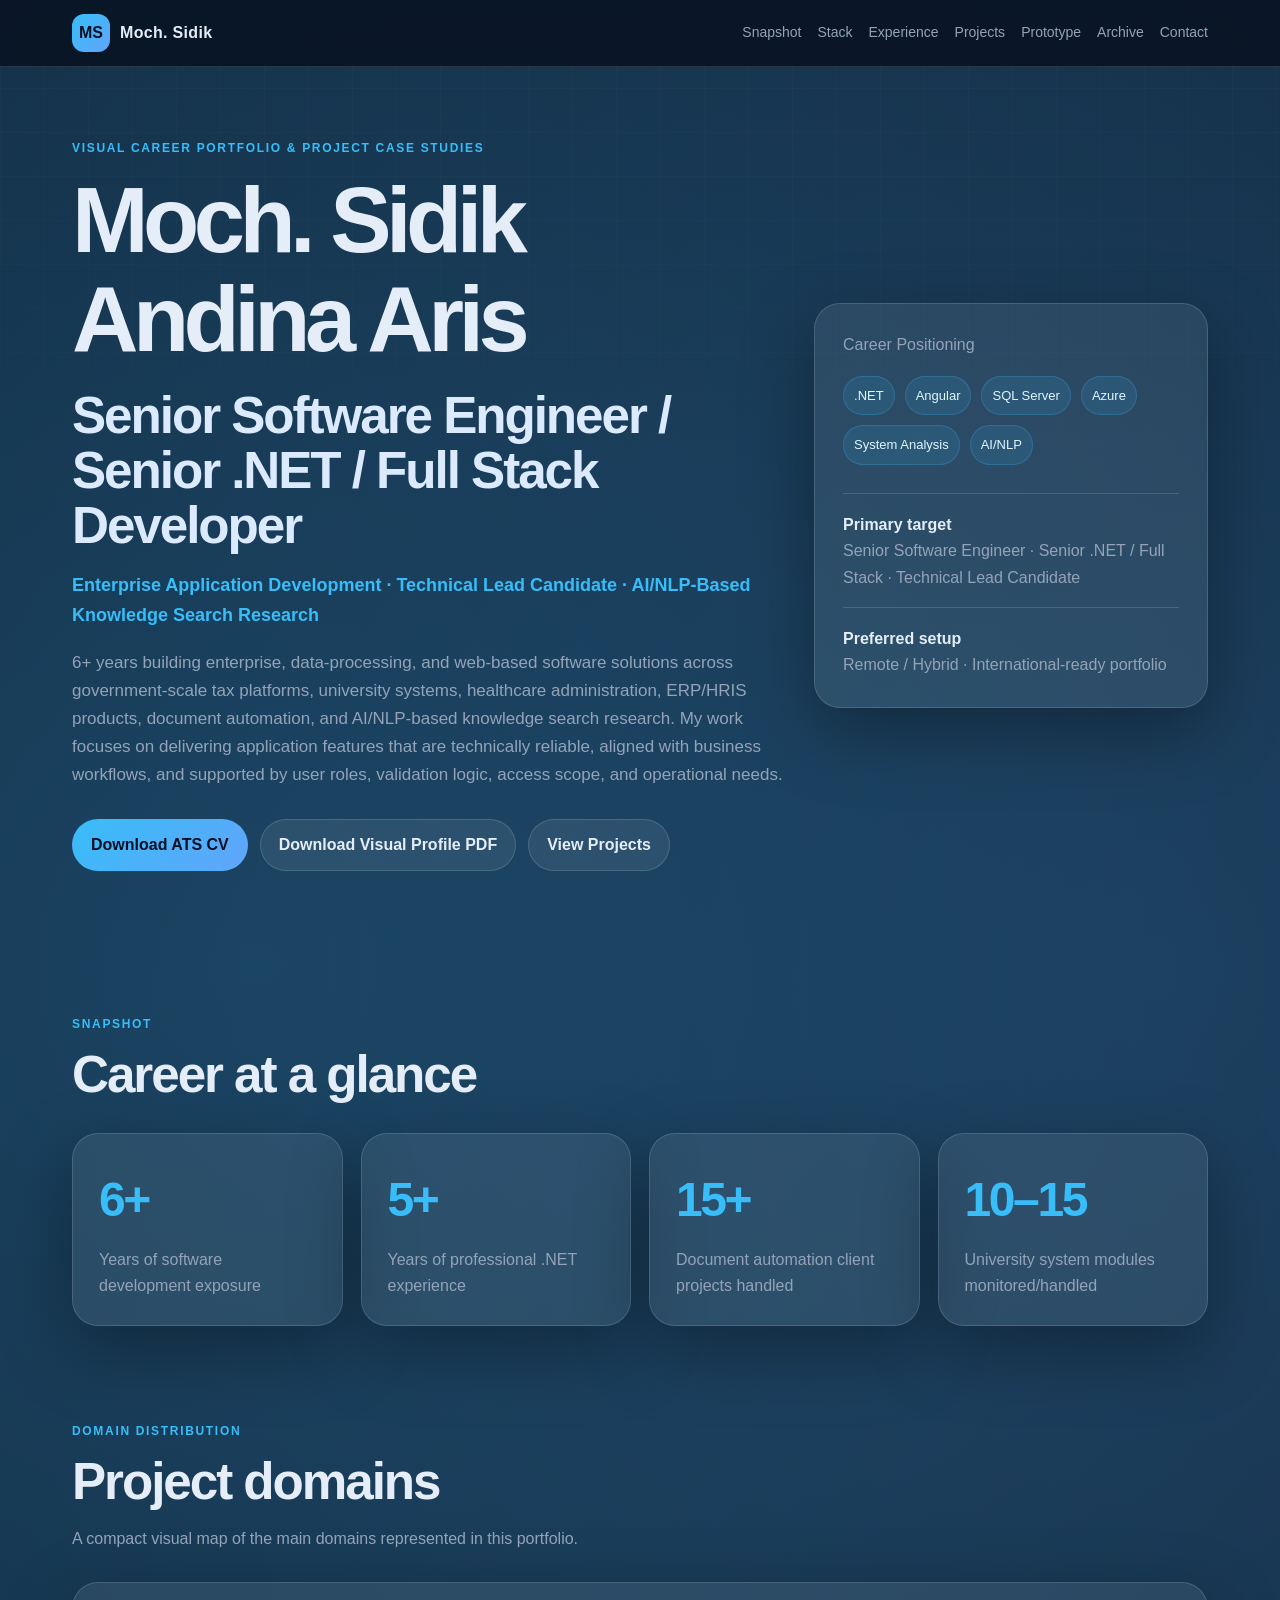
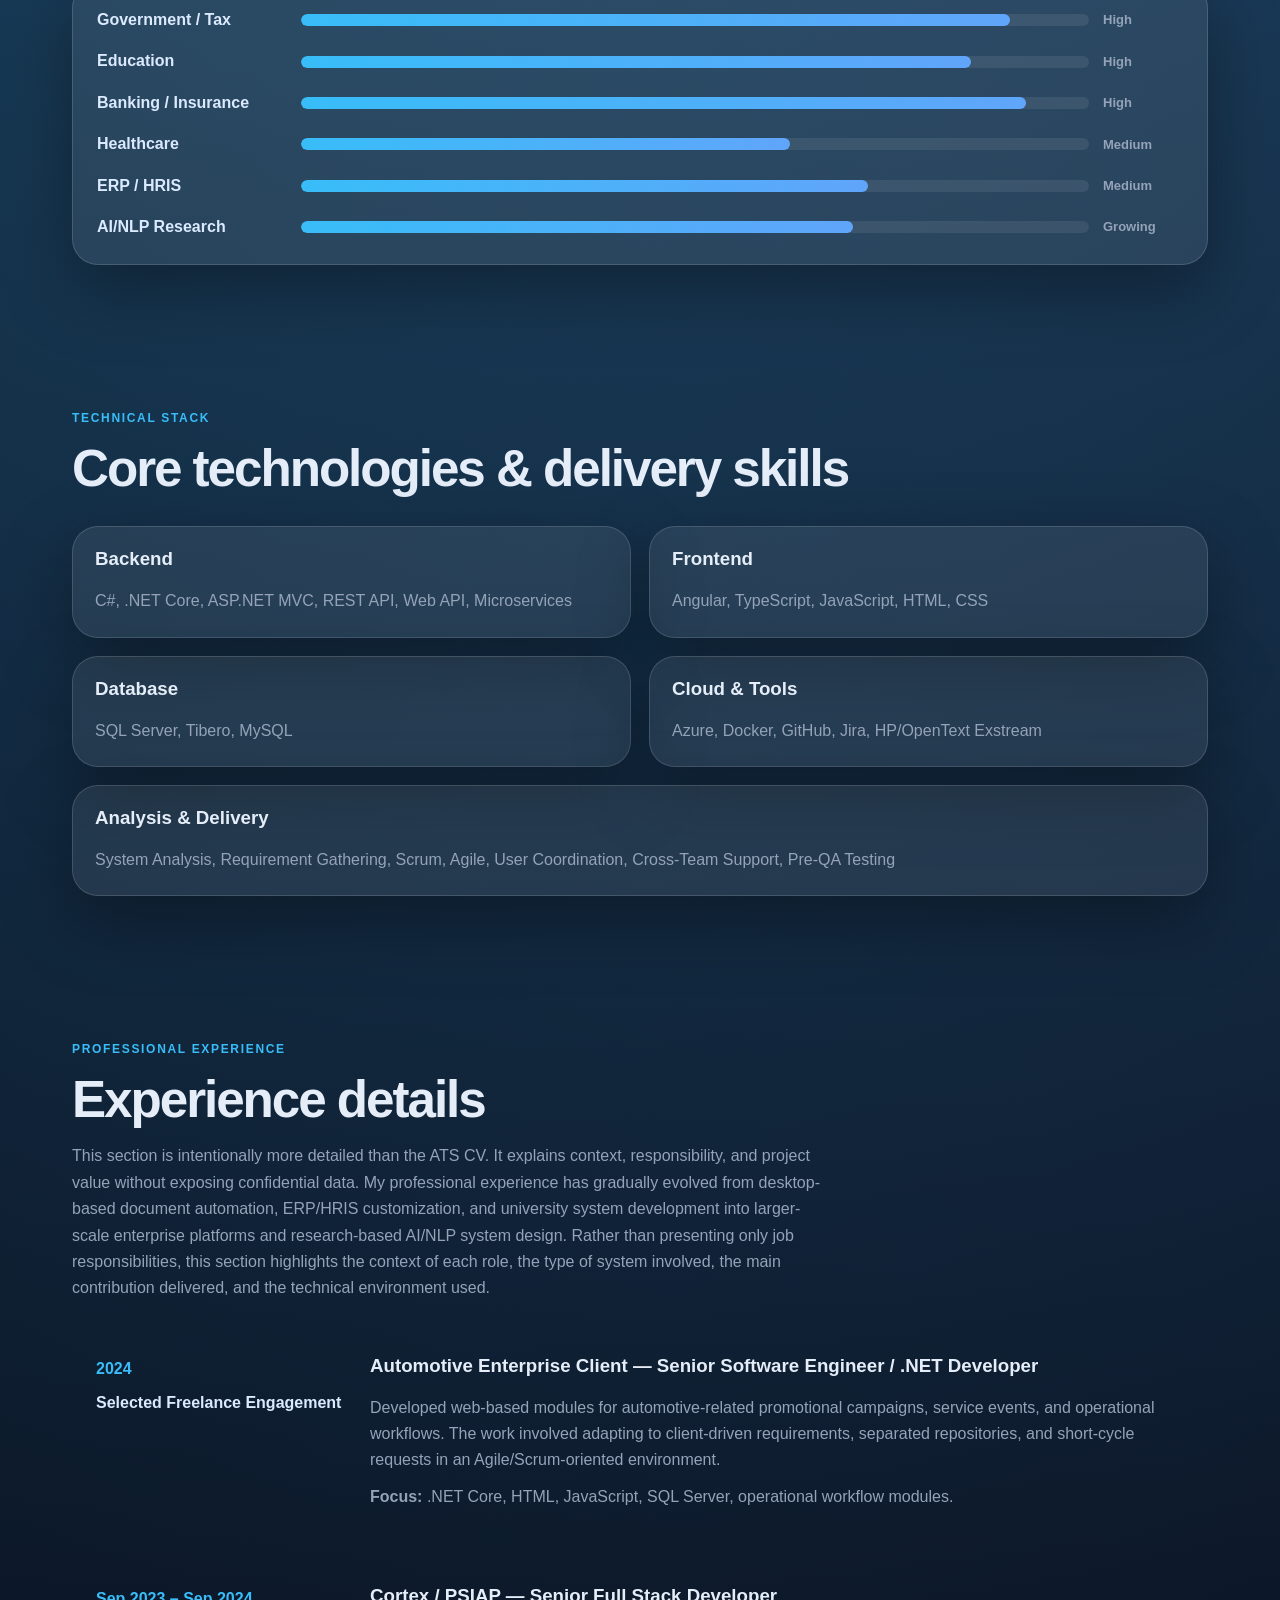
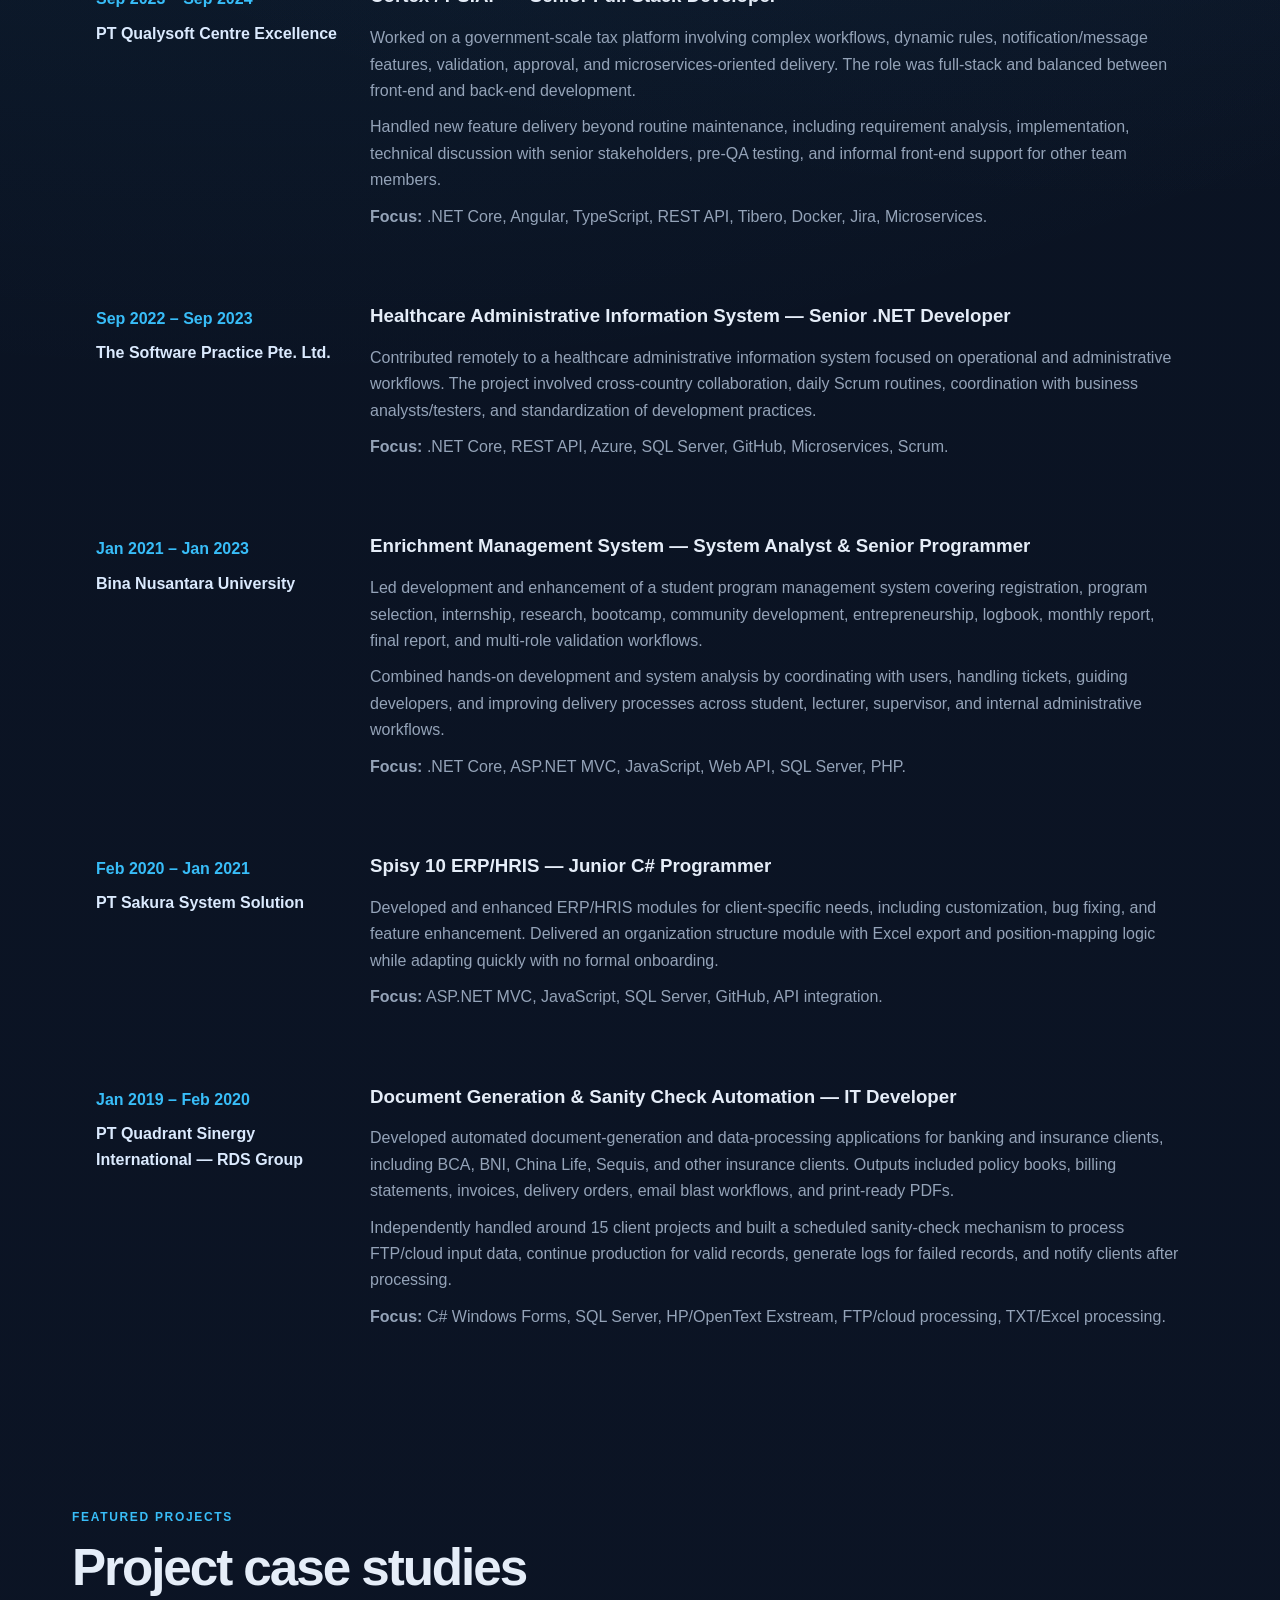
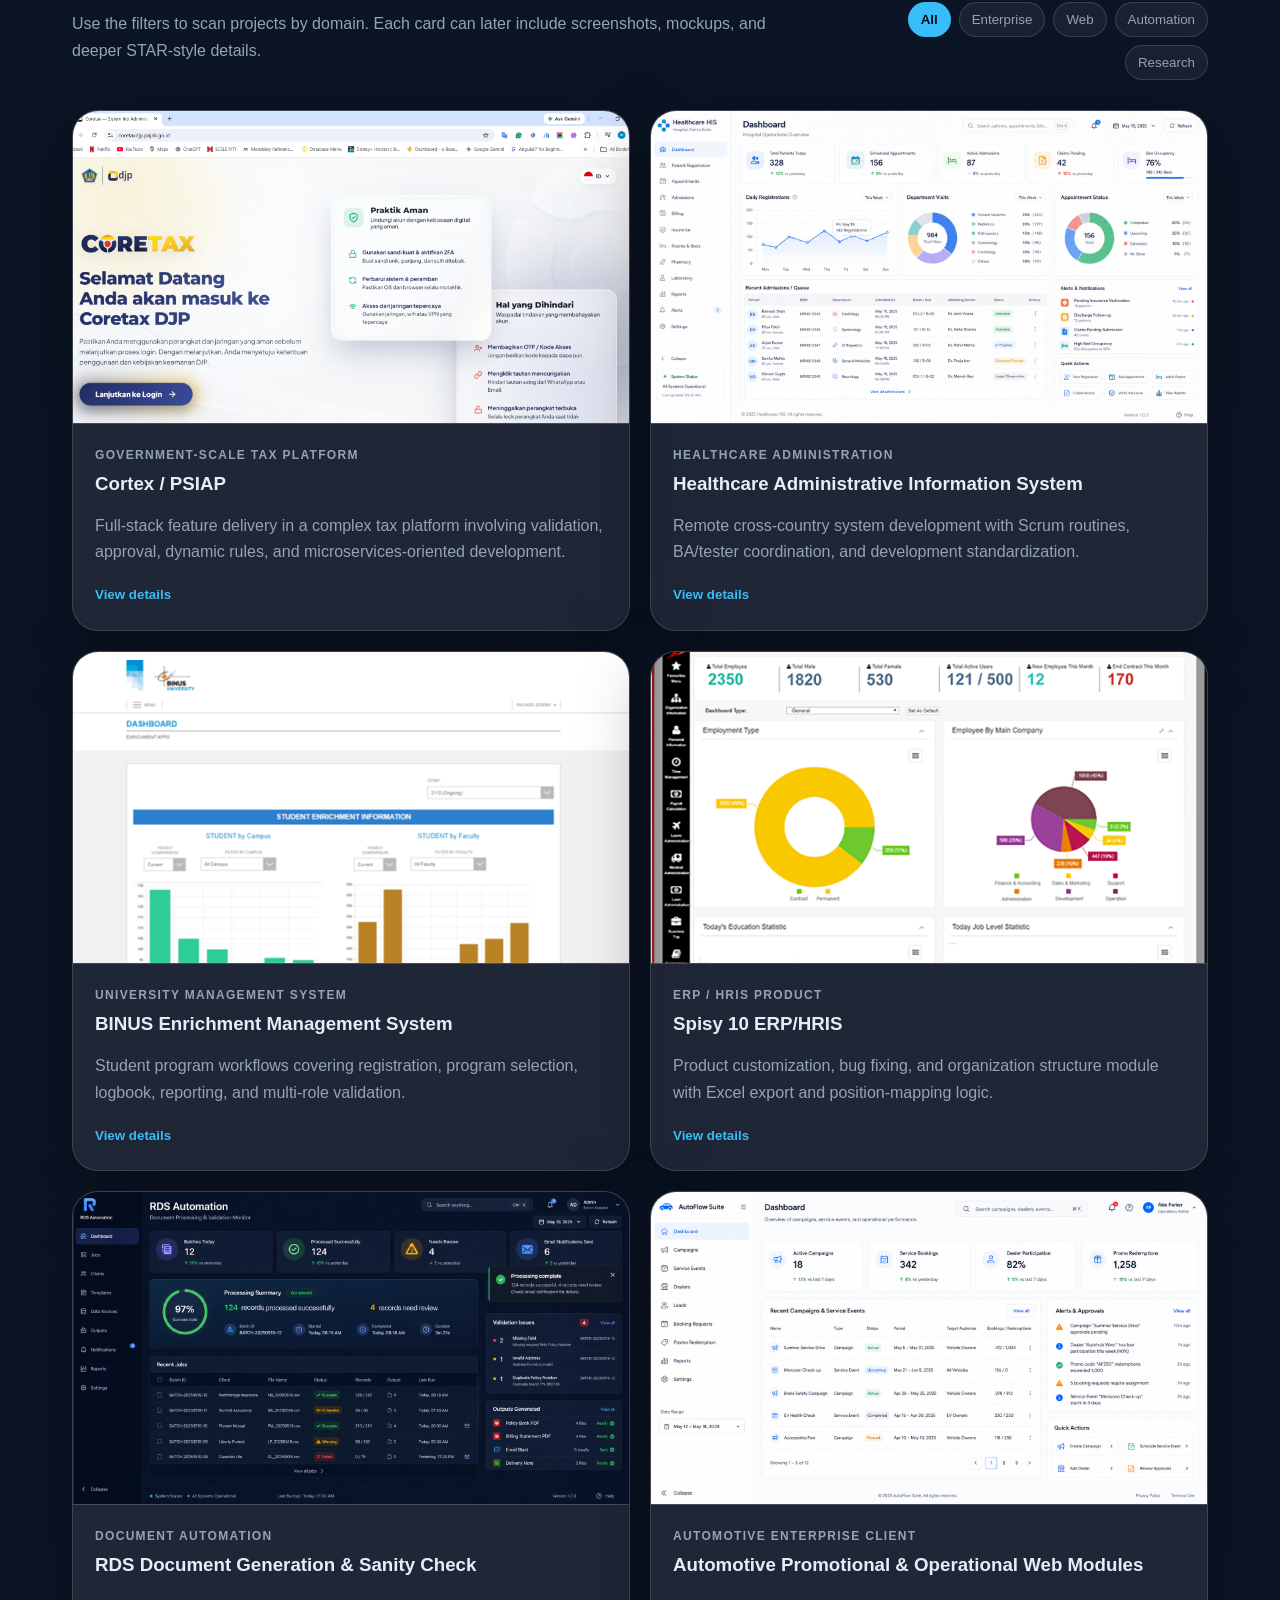
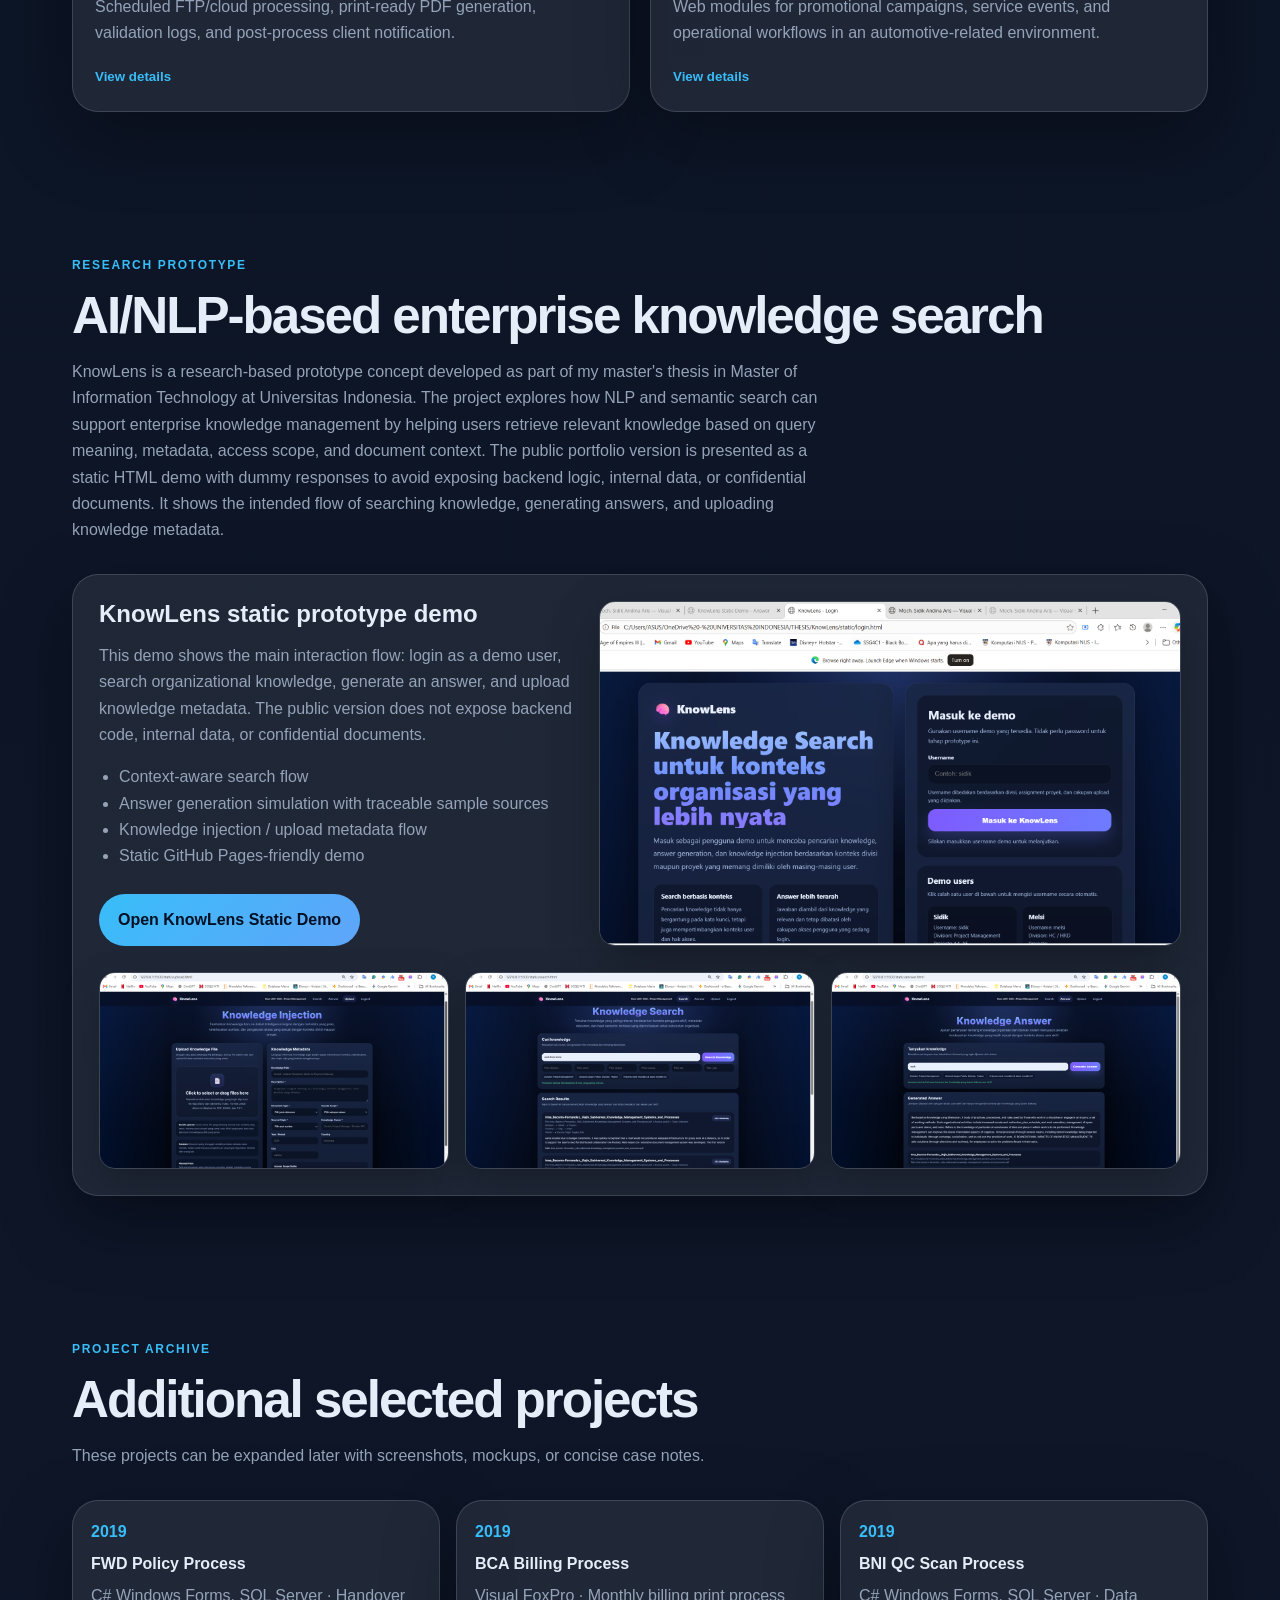
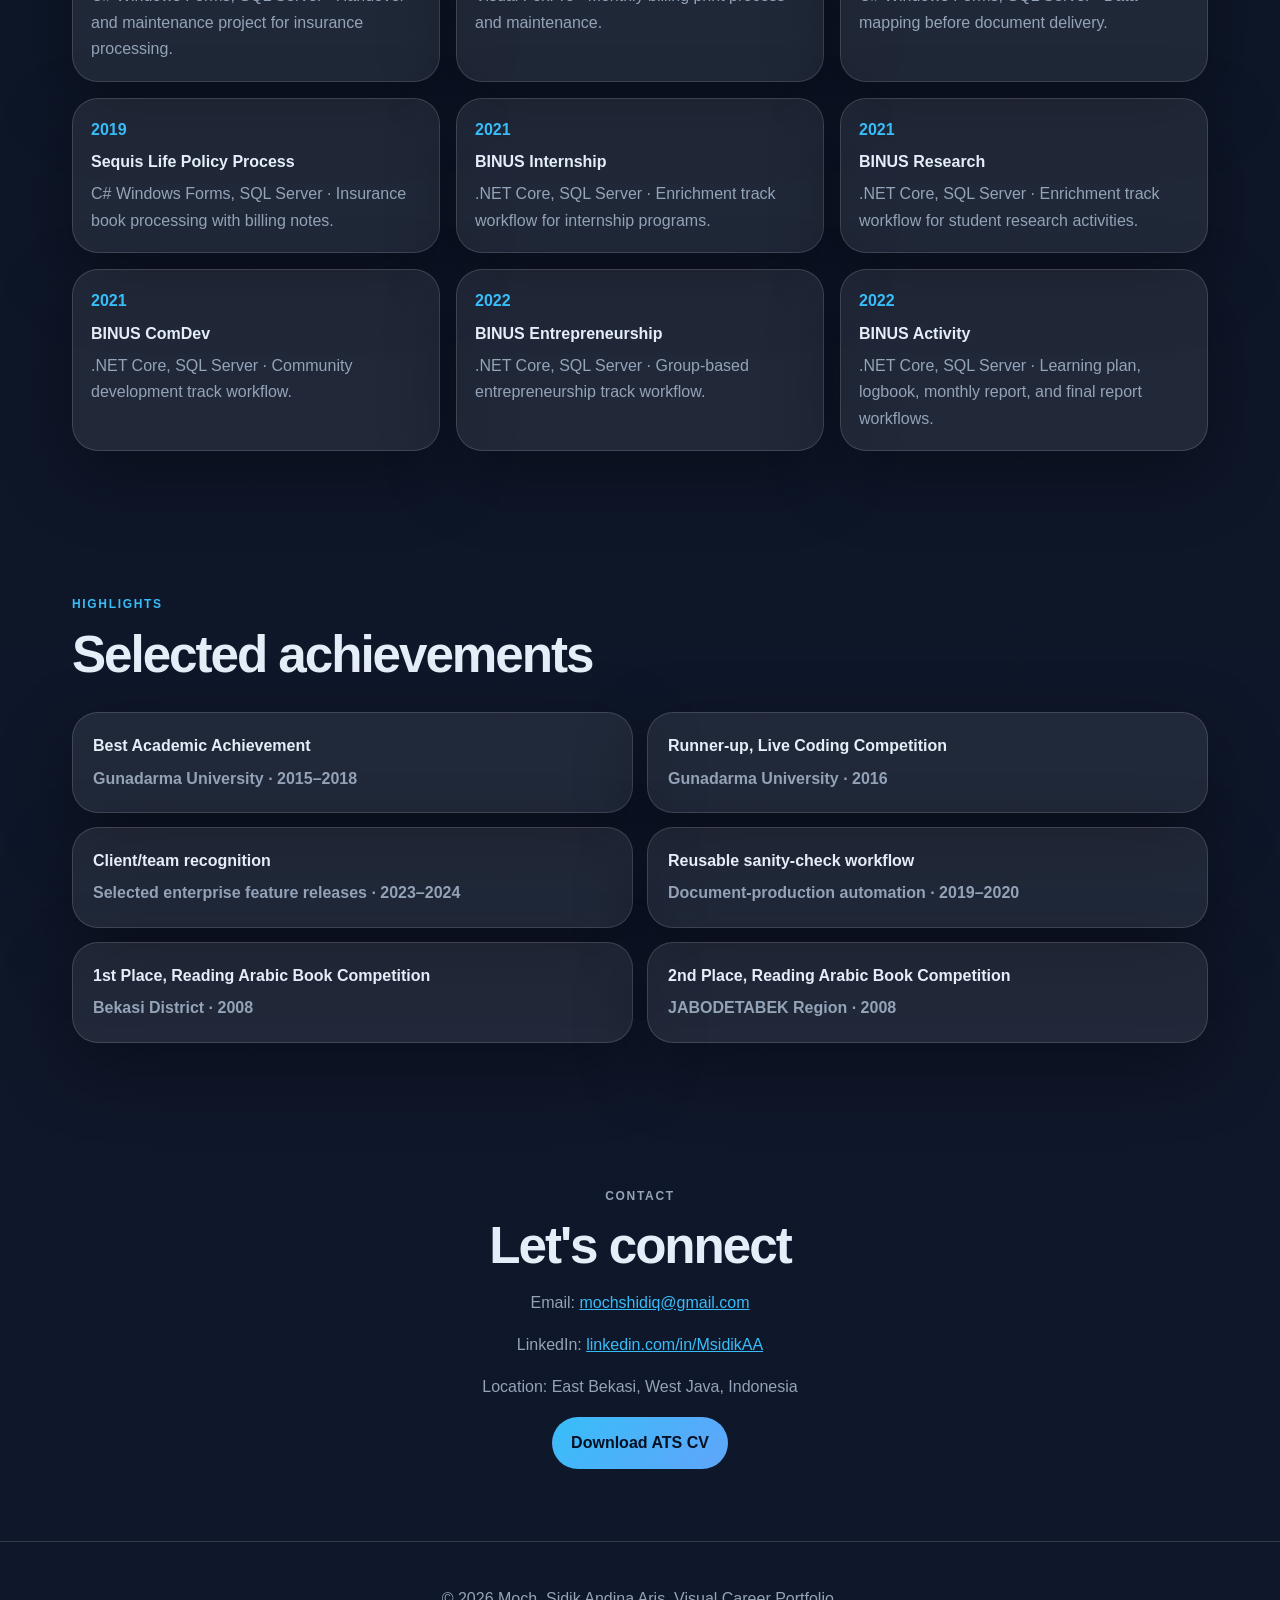
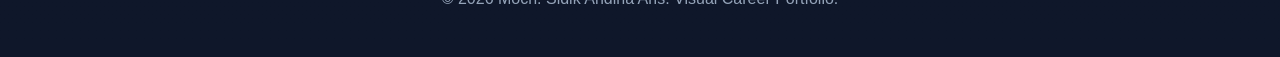
==== commit 2a19603d: "Update index.html" ====
--- a/index.html
+++ b/index.html
@@ -64,7 +64,7 @@
         </div>
         <div class="mini-stat">
           <strong>Primary target</strong>
-          <span>Senior Software Engineer · Senior .NET / Full Stack · Technical Lead Candidate</span>
+          <span>Senior Software Engineer · Senior .NET / Full Stack · Technical Lead Candidate </span>
         </div>
         <div class="mini-stat">
           <strong>Preferred setup</strong>
--- a/styles.css
+++ b/styles.css
@@ -594,3 +594,68 @@
     max-height: none !important;
   }
 }
+
+/* KnowLens prototype layout v2 */
+section#research-prototype .prototype-panel-v2 {
+  display: grid !important;
+  grid-template-columns: minmax(340px, 0.9fr) minmax(520px, 1.1fr) !important;
+  gap: 18px 24px !important;
+  align-items: stretch !important;
+}
+
+section#research-prototype .prototype-panel-v2 .prototype-copy {
+  font-size: 16px !important;
+  line-height: 1.65 !important;
+}
+
+section#research-prototype .prototype-panel-v2 .prototype-copy h3 {
+  font-size: 24px !important;
+  margin-bottom: 14px !important;
+}
+
+section#research-prototype .prototype-main-shot {
+  display: flex !important;
+  align-items: stretch !important;
+}
+
+section#research-prototype .prototype-main-shot img {
+  width: 100% !important;
+  height: 100% !important;
+  min-height: 300px !important;
+  max-height: 380px !important;
+  object-fit: cover !important;
+  border-radius: 16px !important;
+  border: 1px solid var(--line) !important;
+  box-shadow: 0 18px 50px rgba(0,0,0,0.28) !important;
+}
+
+section#research-prototype .prototype-shot-row {
+  grid-column: 1 / -1 !important;
+  display: grid !important;
+  grid-template-columns: repeat(3, minmax(0, 1fr)) !important;
+  gap: 16px !important;
+  margin-top: 8px !important;
+}
+
+section#research-prototype .prototype-shot-row img {
+  width: 100% !important;
+  aspect-ratio: 16 / 9 !important;
+  object-fit: cover !important;
+  border-radius: 16px !important;
+  border: 1px solid var(--line) !important;
+  box-shadow: 0 14px 36px rgba(0,0,0,0.25) !important;
+}
+
+@media (max-width: 880px) {
+  section#research-prototype .prototype-panel-v2 {
+    grid-template-columns: 1fr !important;
+  }
+
+  section#research-prototype .prototype-shot-row {
+    grid-template-columns: 1fr !important;
+  }
+
+  section#research-prototype .prototype-main-shot img {
+    max-height: none !important;
+  }
+}
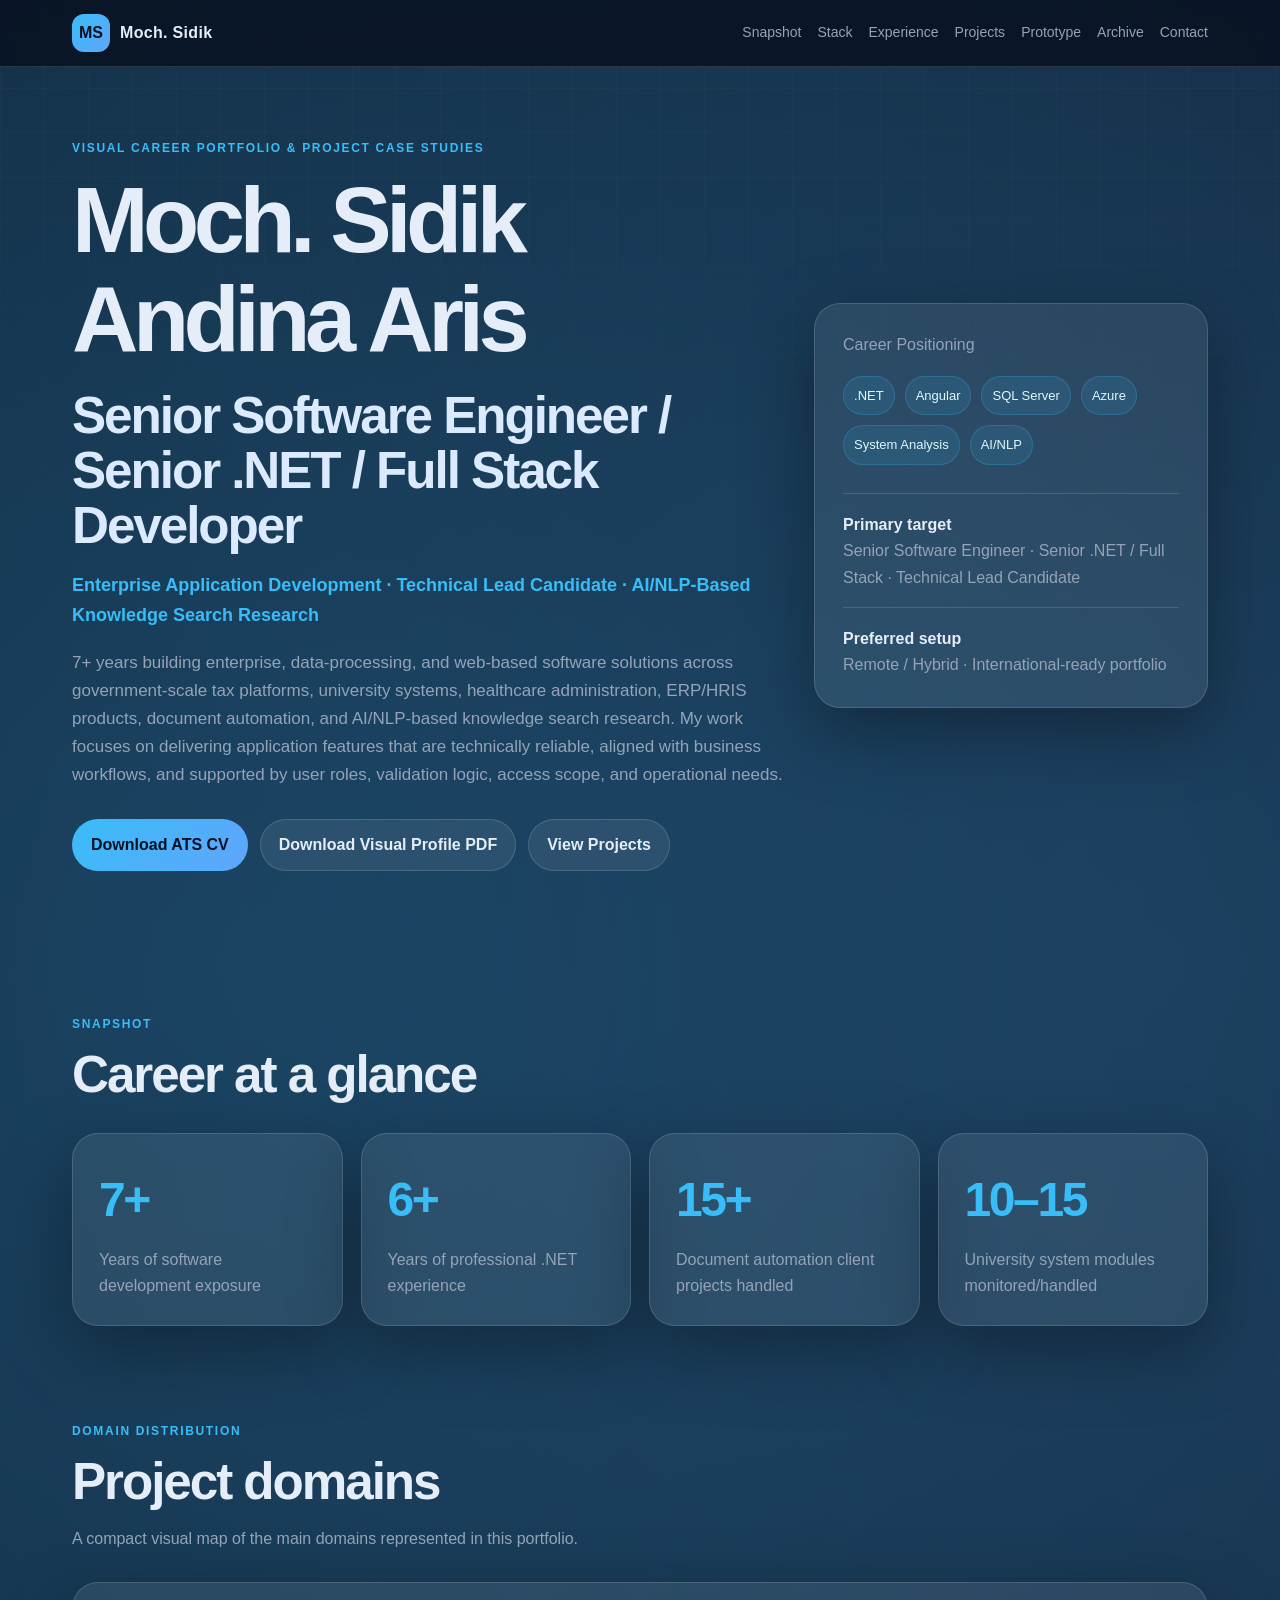
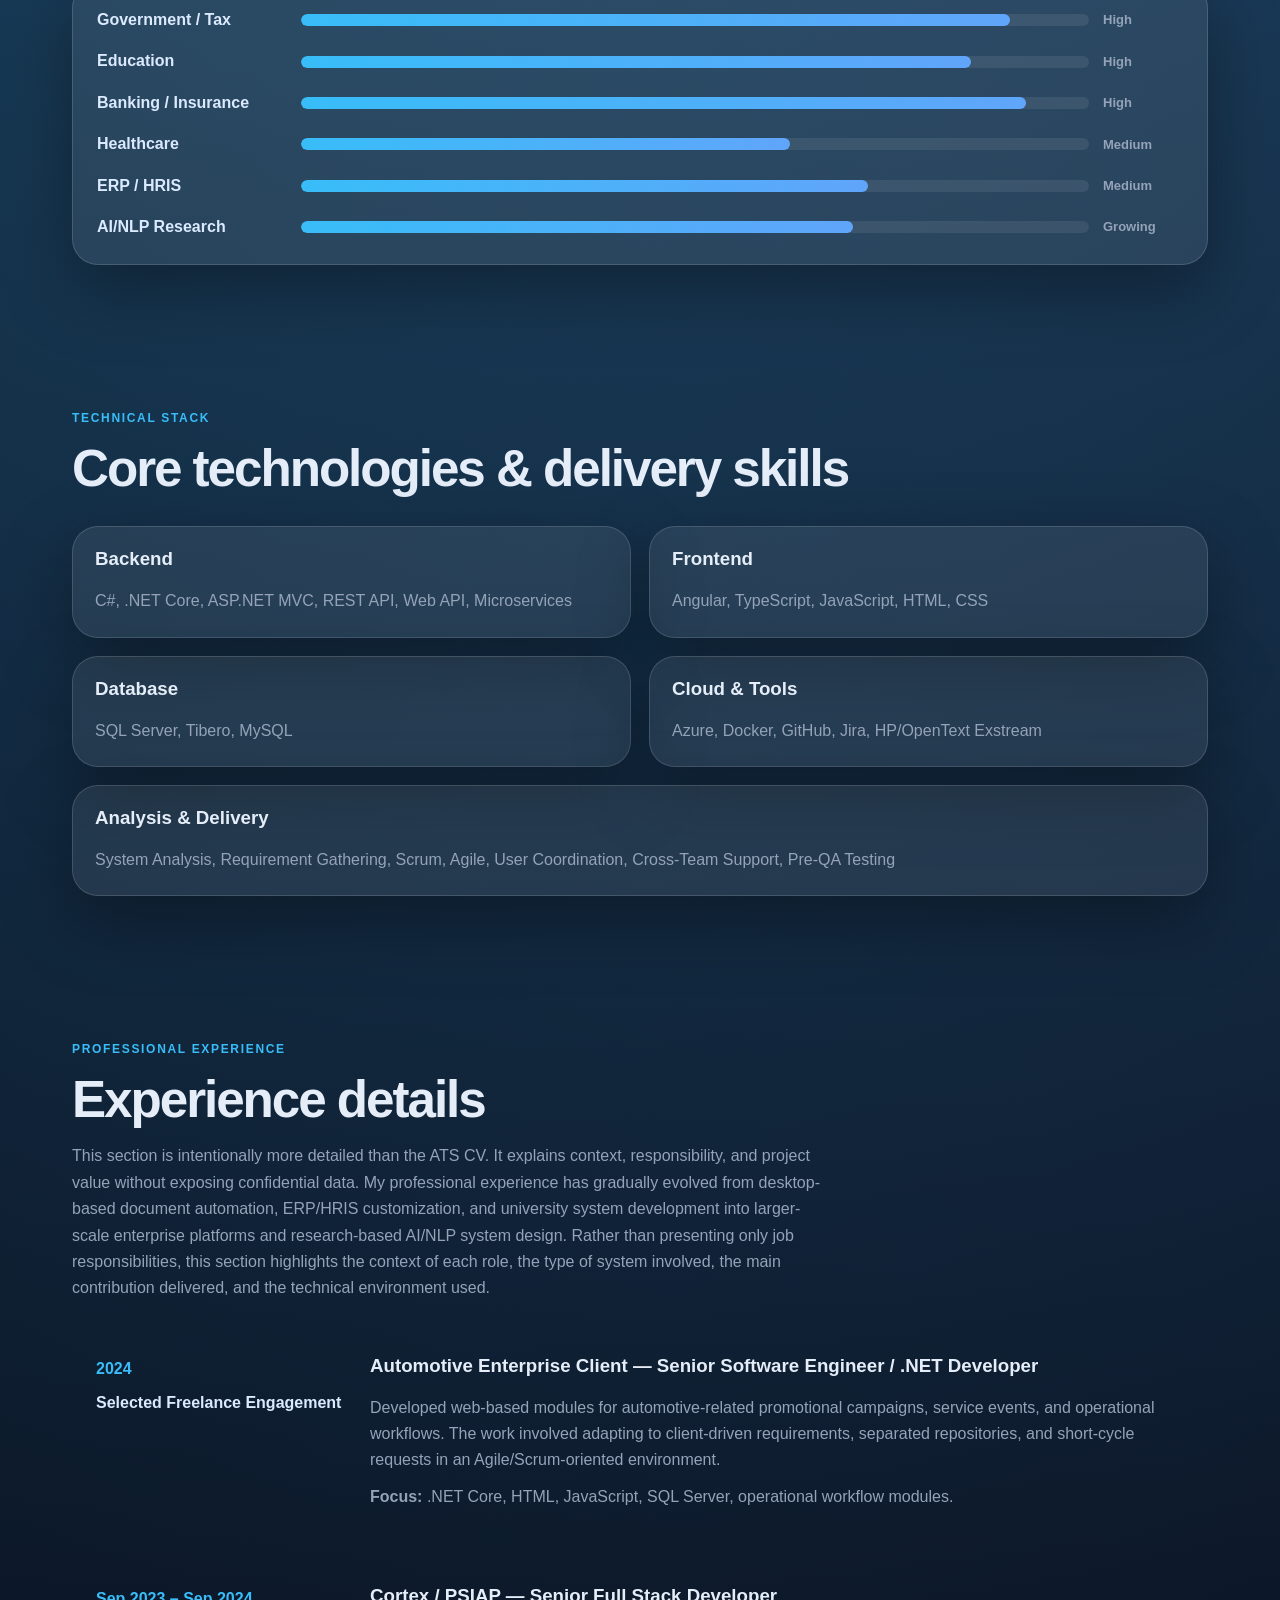
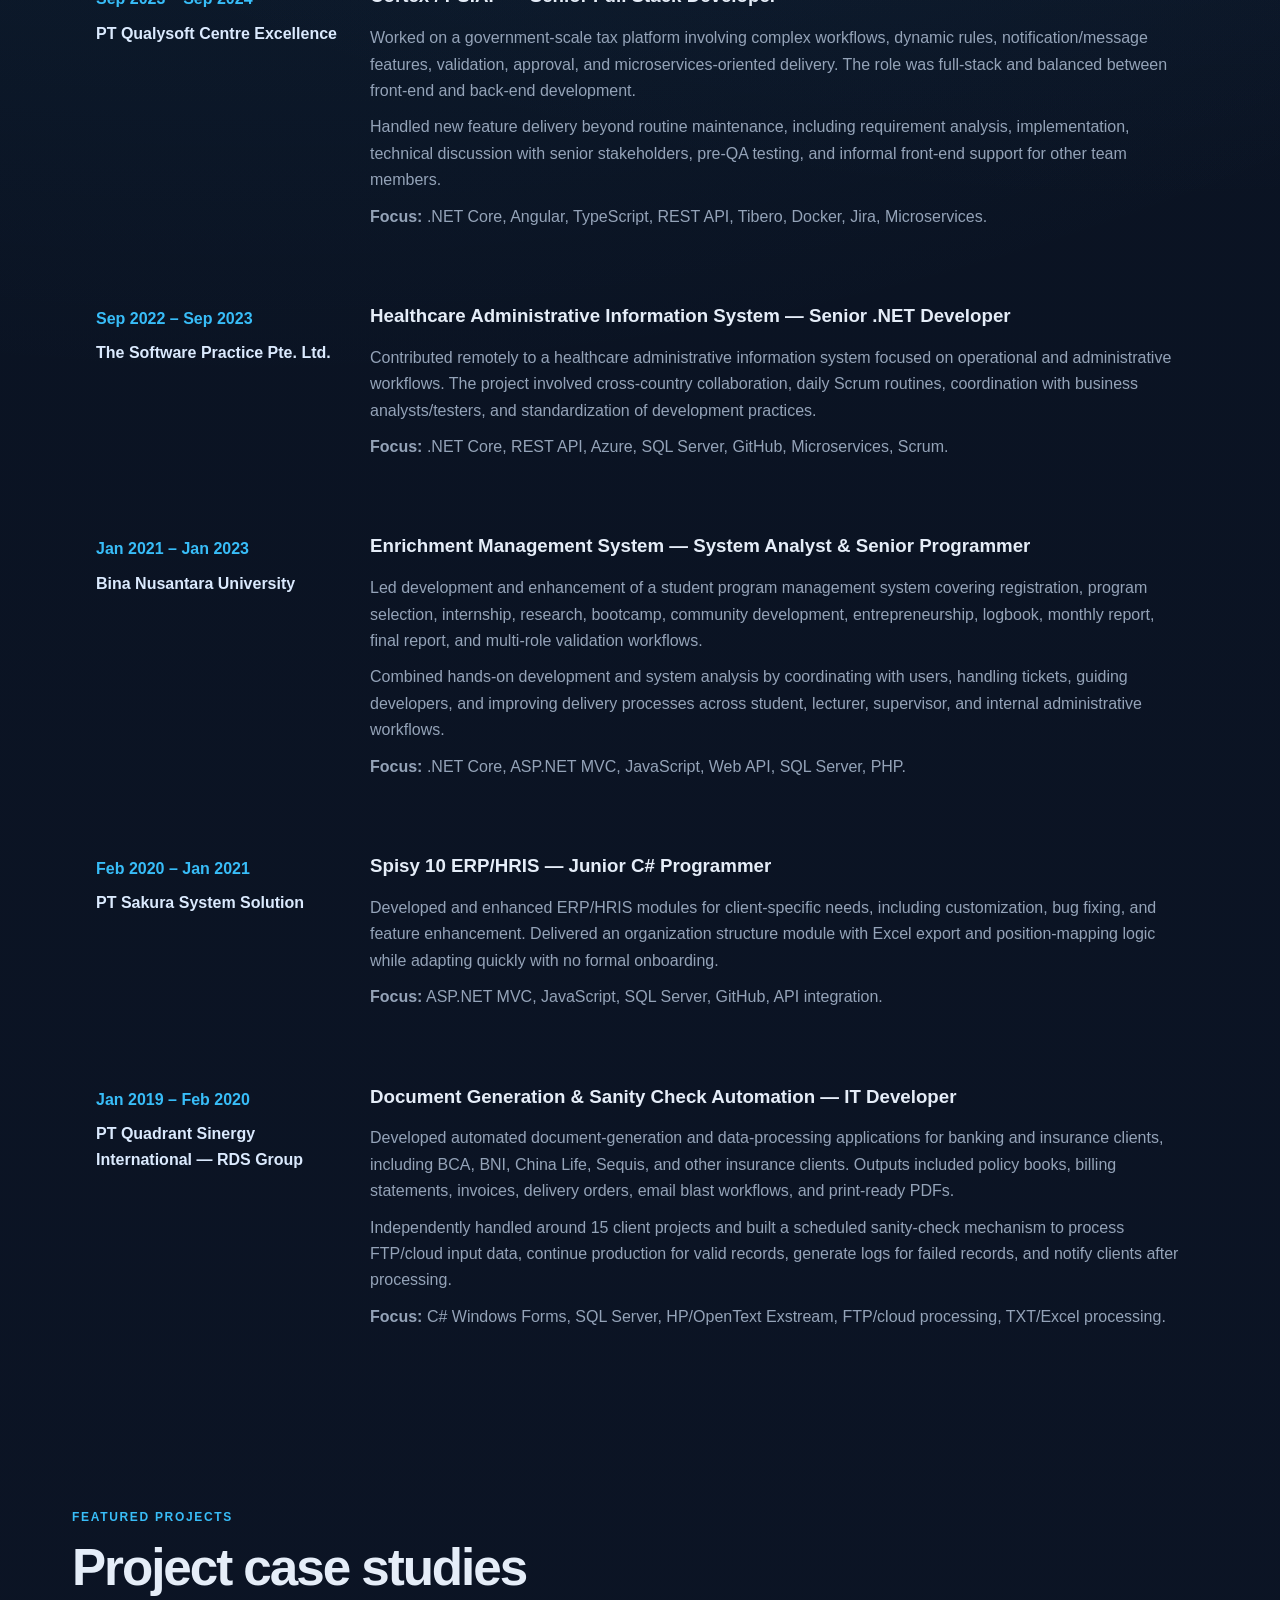
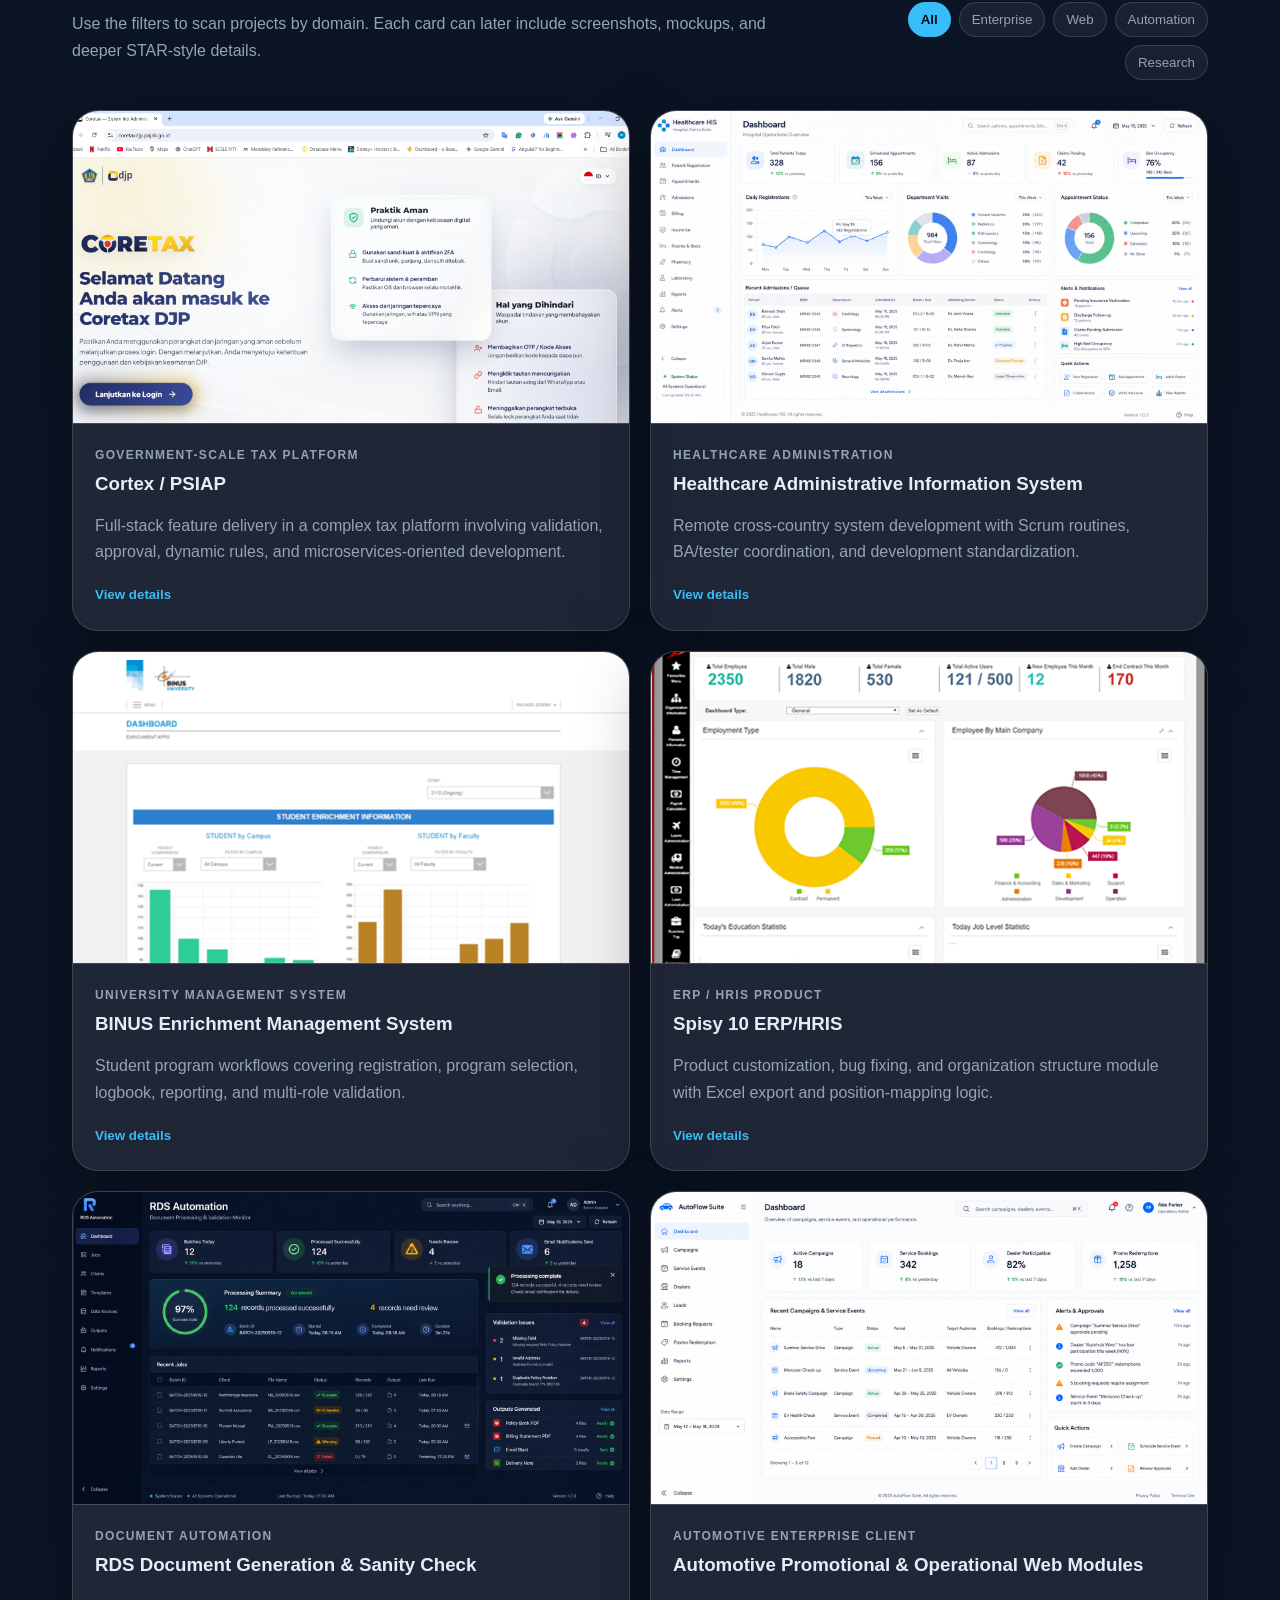
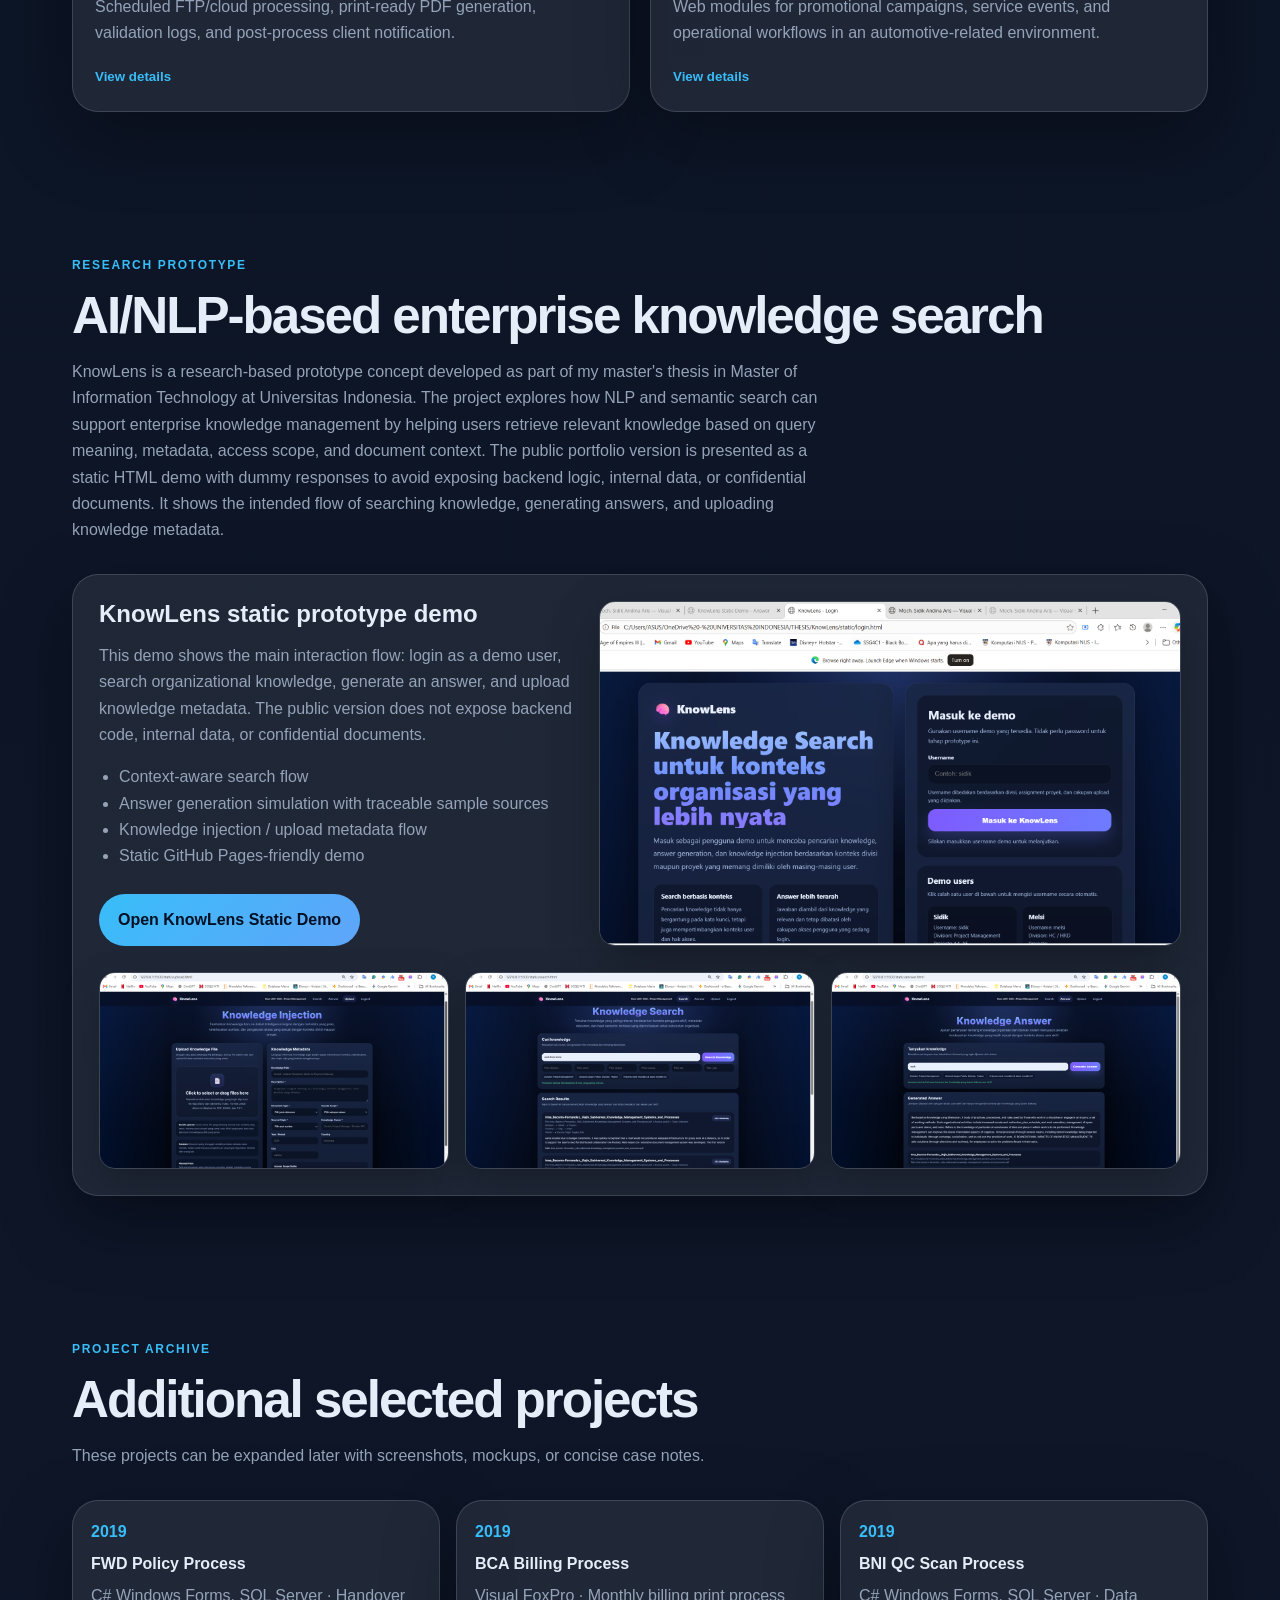
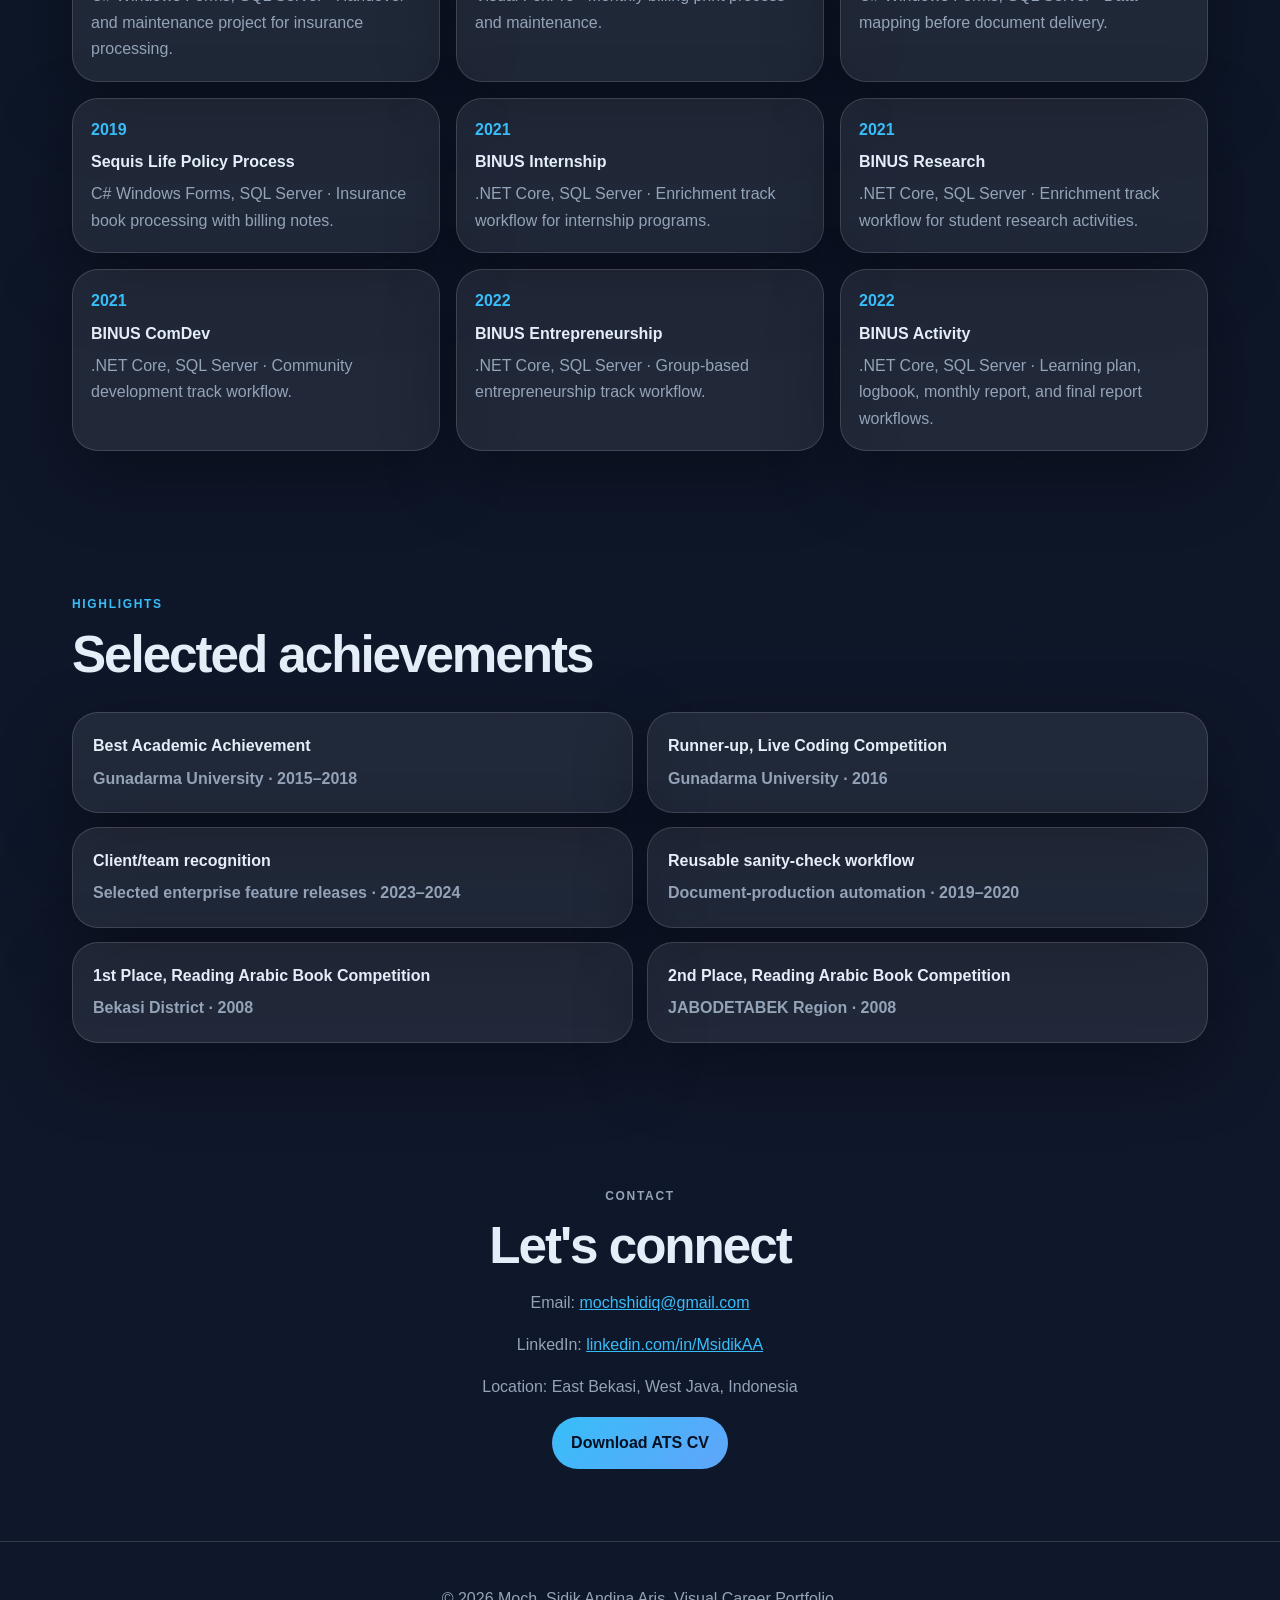
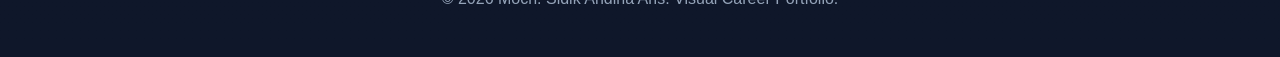
==== commit 1a6f7ee6: "Update index.html" ====
--- a/index.html
+++ b/index.html
@@ -39,15 +39,15 @@
           Enterprise Application Development · Technical Lead Candidate · AI/NLP-Based Knowledge Search Research
         </p>
         <p class="hero-text">          
-          6+ years building enterprise, data-processing, and web-based software solutions across government-scale tax platforms, 
+          7+ years building enterprise, data-processing, and web-based software solutions across government-scale tax platforms, 
           university systems, healthcare administration, ERP/HRIS products, document automation, and AI/NLP-based knowledge search research.
           My work focuses on delivering application features that are technically reliable, aligned with business workflows, 
           and supported by user roles, validation logic, access scope, and operational needs.
 
         </p>
         <div class="hero-actions">
-          <a class="button primary" href="assets/files/Moch_Sidik_ATS_CV.pdf" download>Download ATS CV</a>
-          <a class="button secondary" href="assets/files/Moch_Sidik_Visual_Career_Profile.pdf" download>Download Visual Profile PDF</a>
+          <a class="button primary" href="files/Moch_Sidik_ATS_CV.pdf" download>Download ATS CV</a>
+          <a class="button secondary" href="files/Moch_Sidik_Visual_Career_Profile.pdf" download>Download Visual Profile PDF</a>
           <a class="button secondary" href="#projects">View Projects</a>
         </div>
       </div>
@@ -80,11 +80,11 @@
       </div>
       <div class="metrics-grid">
         <article class="metric-card">
+          <span class="metric">7+</span>
+          <p>Years of software development exposure</p>
+        </article>
+        <article class="metric-card">
           <span class="metric">6+</span>
-          <p>Years of software development exposure</p>
-        </article>
-        <article class="metric-card">
-          <span class="metric">5+</span>
           <p>Years of professional .NET experience</p>
         </article>
         <article class="metric-card">
